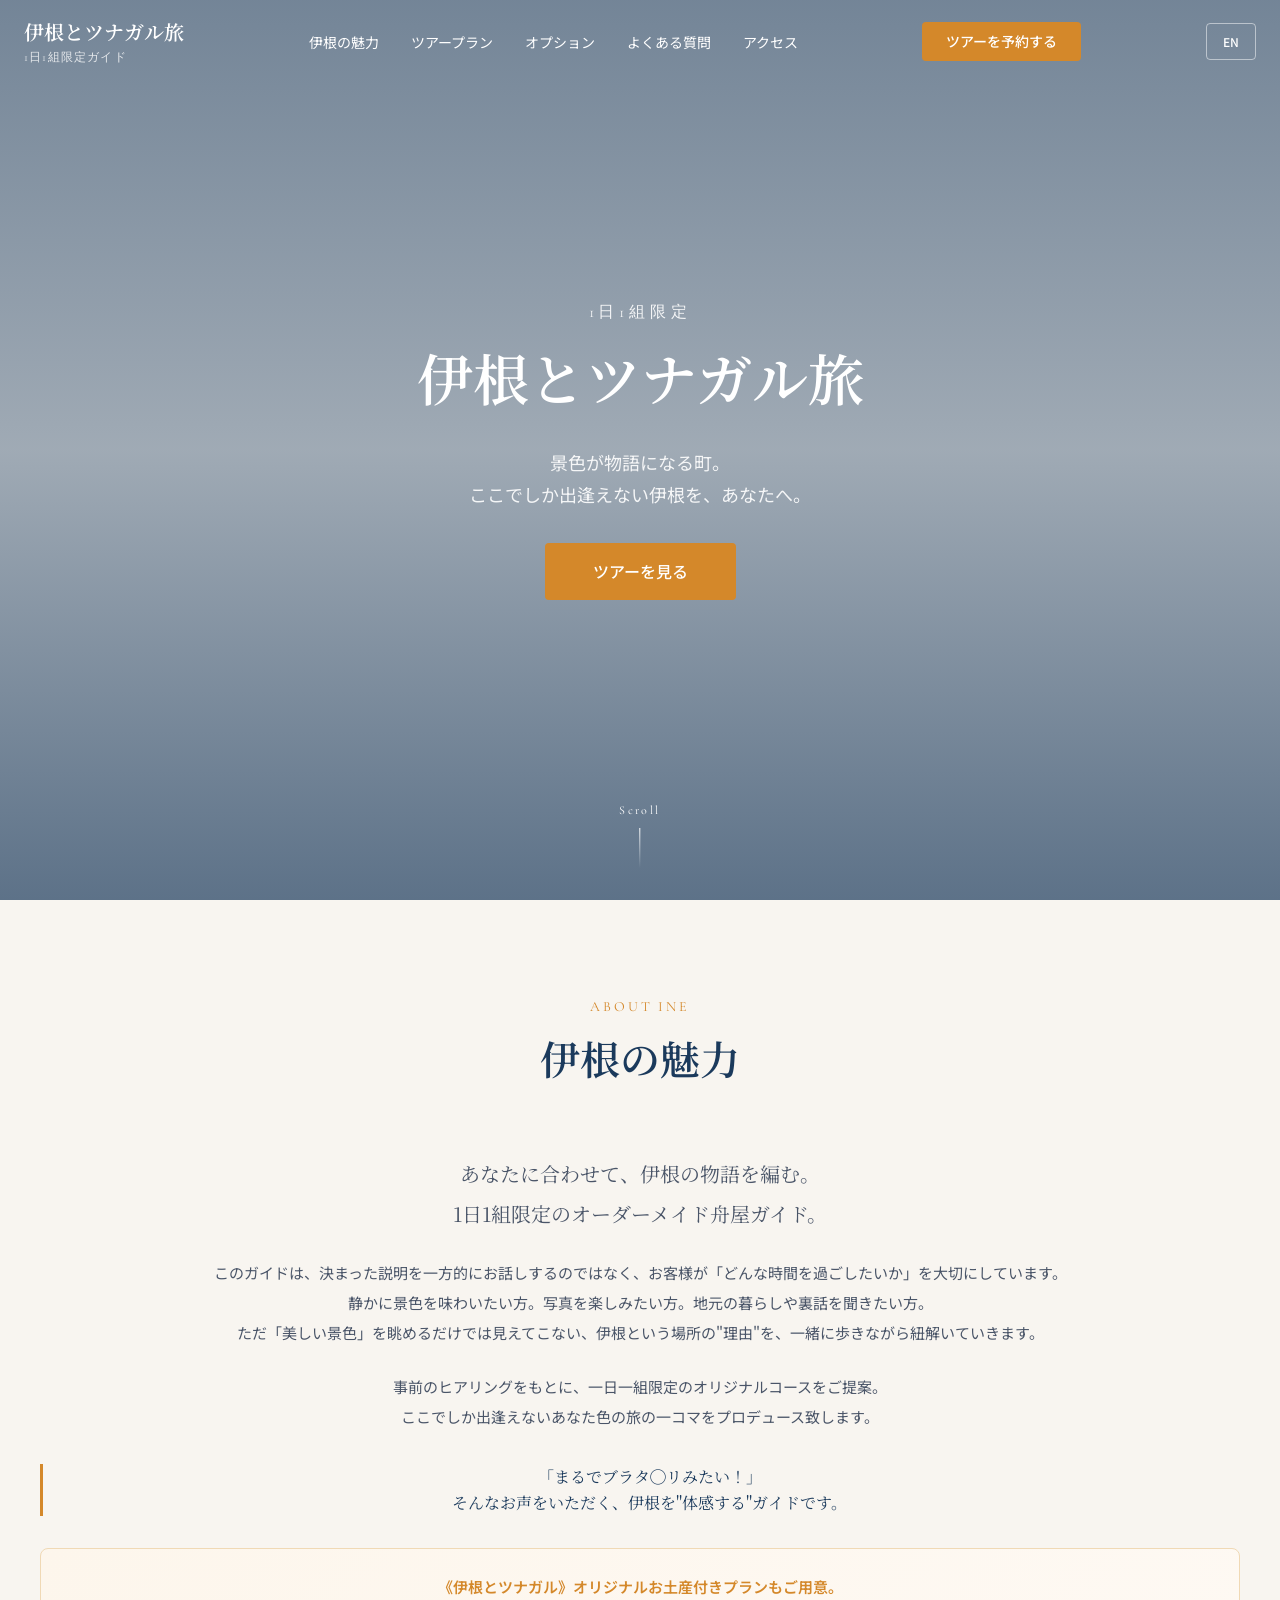
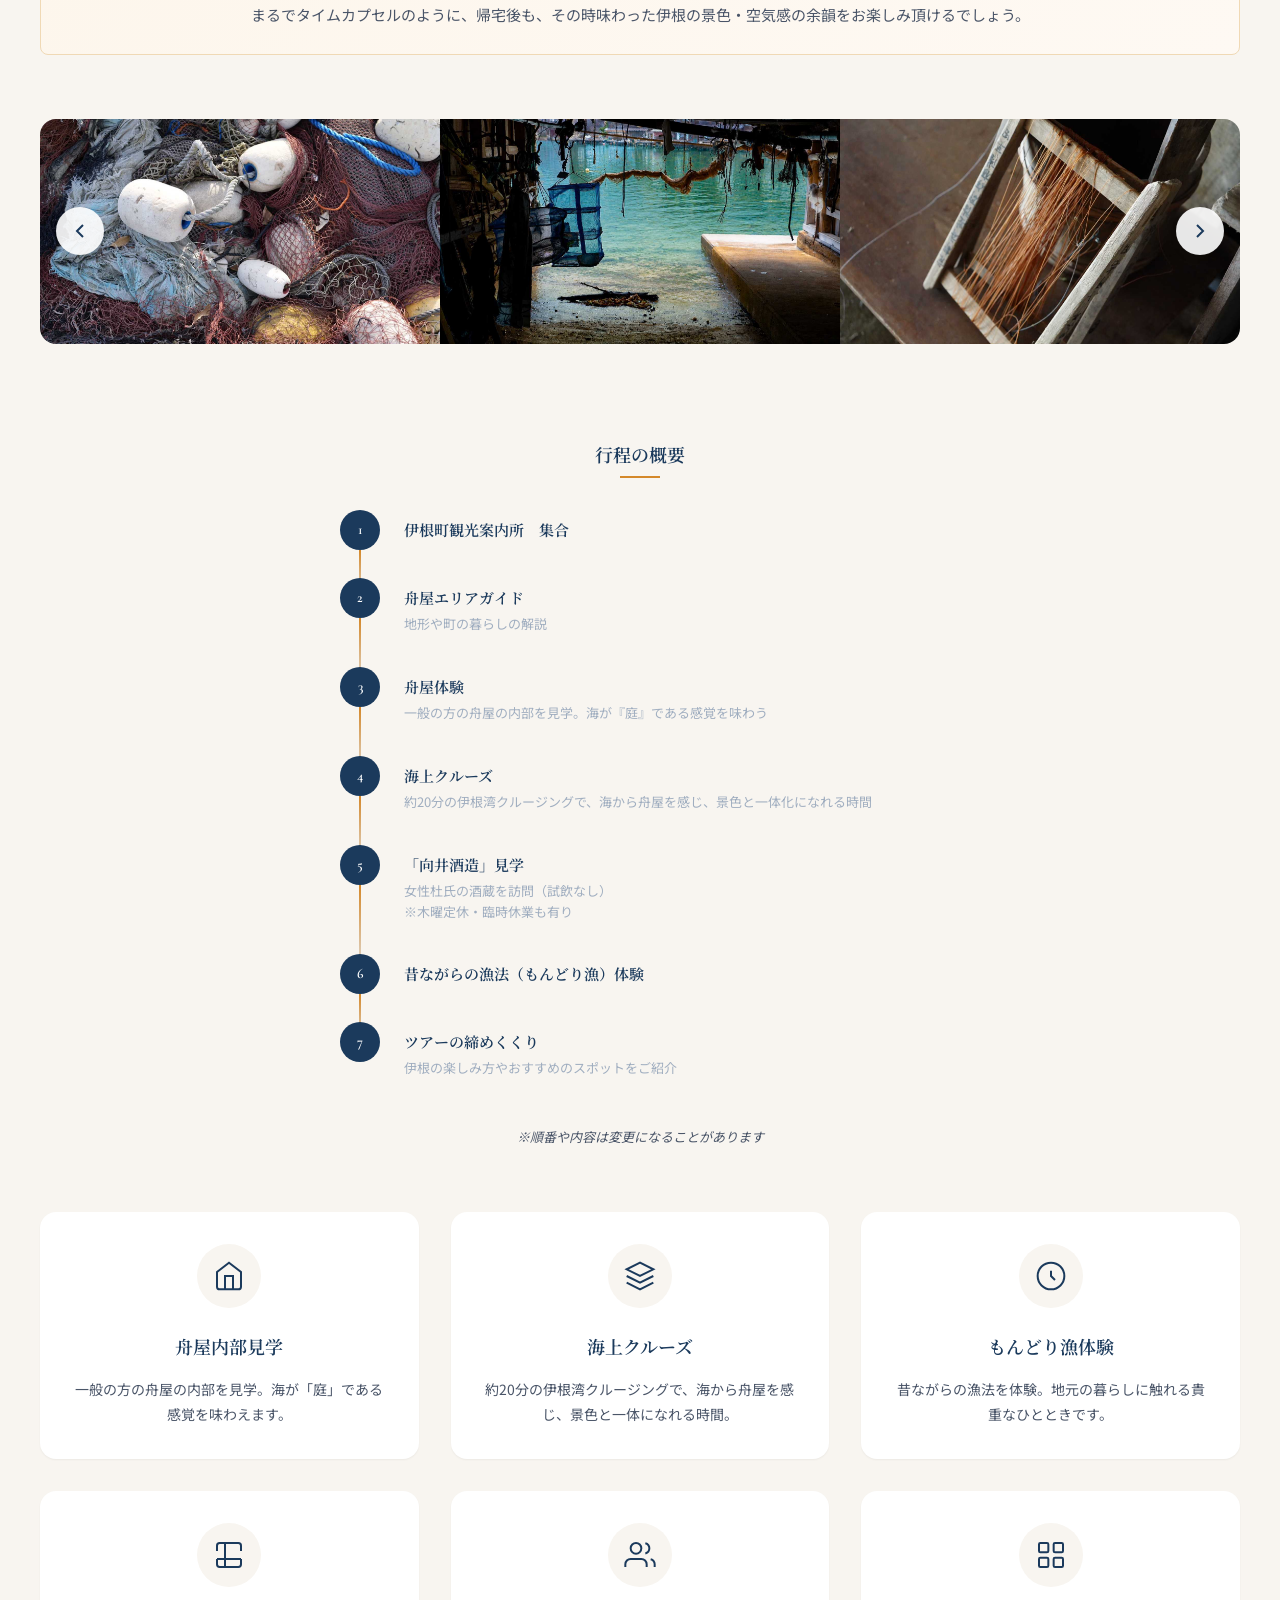
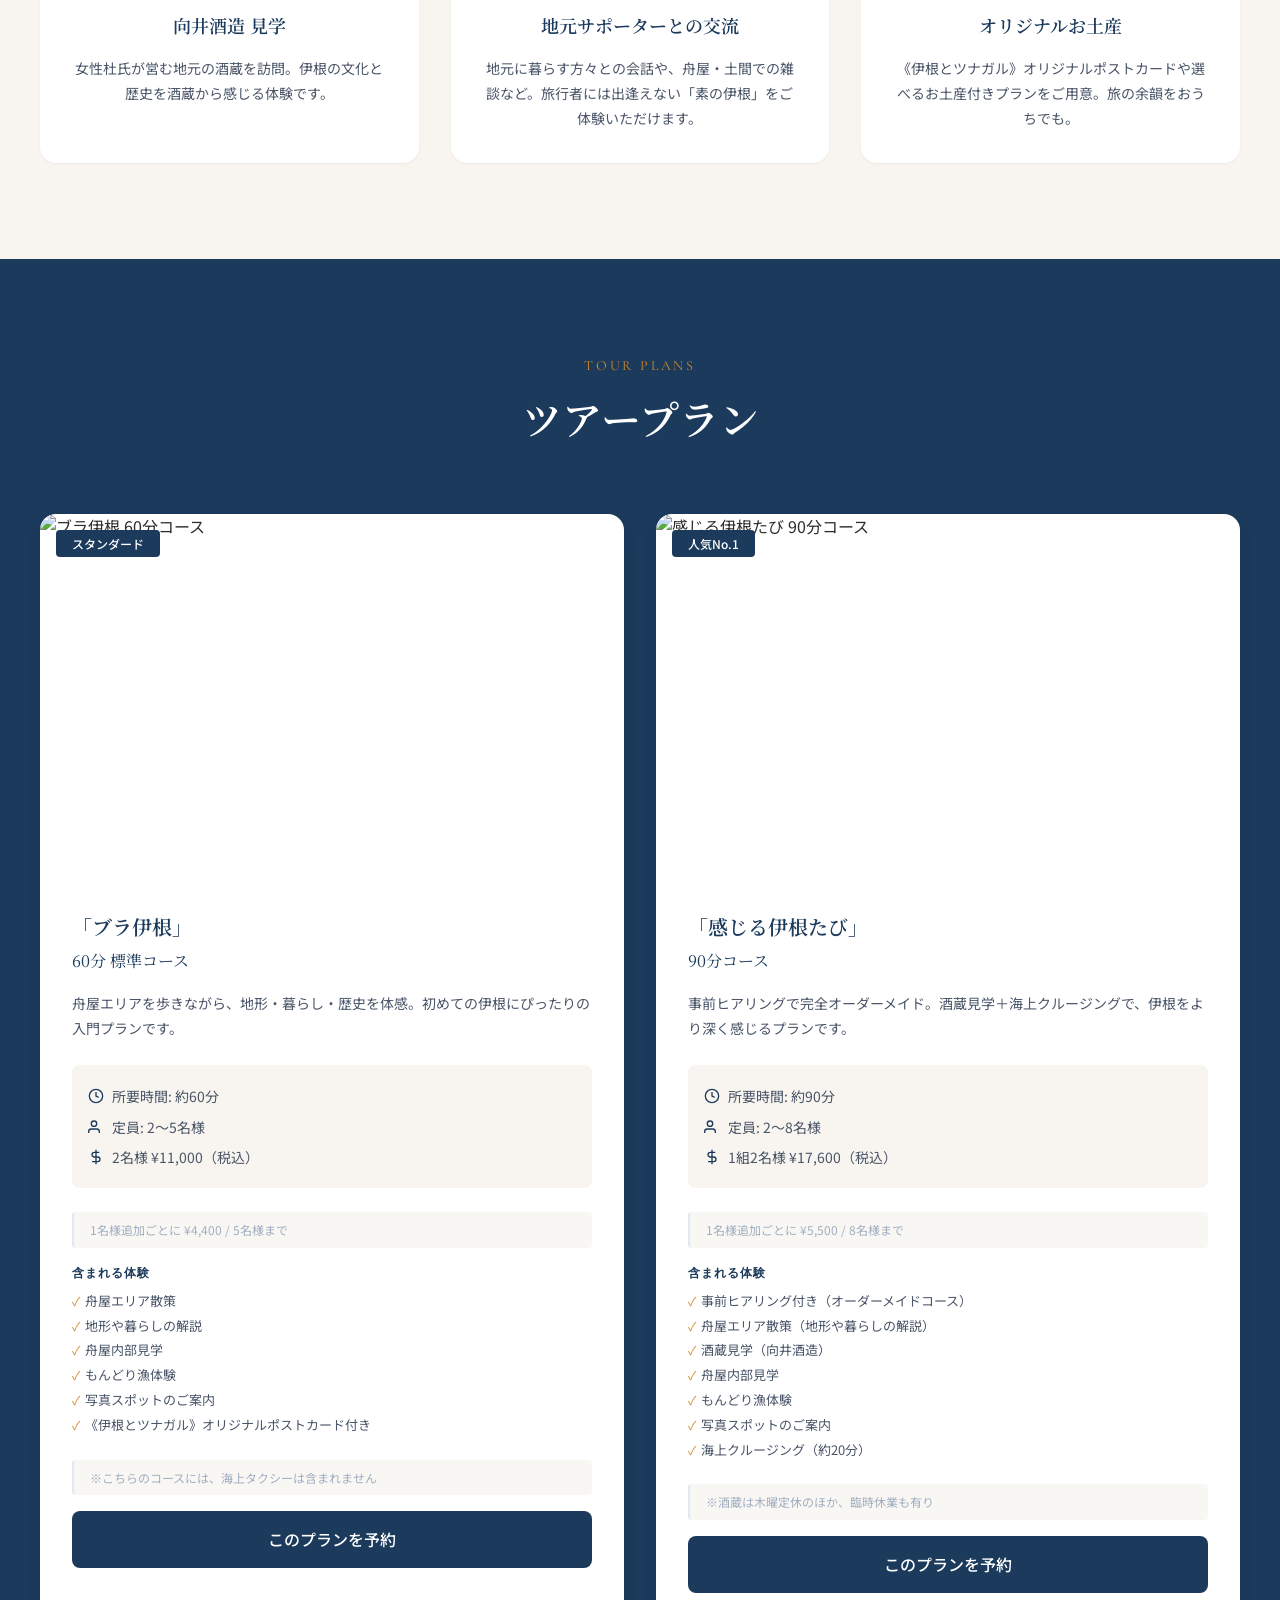
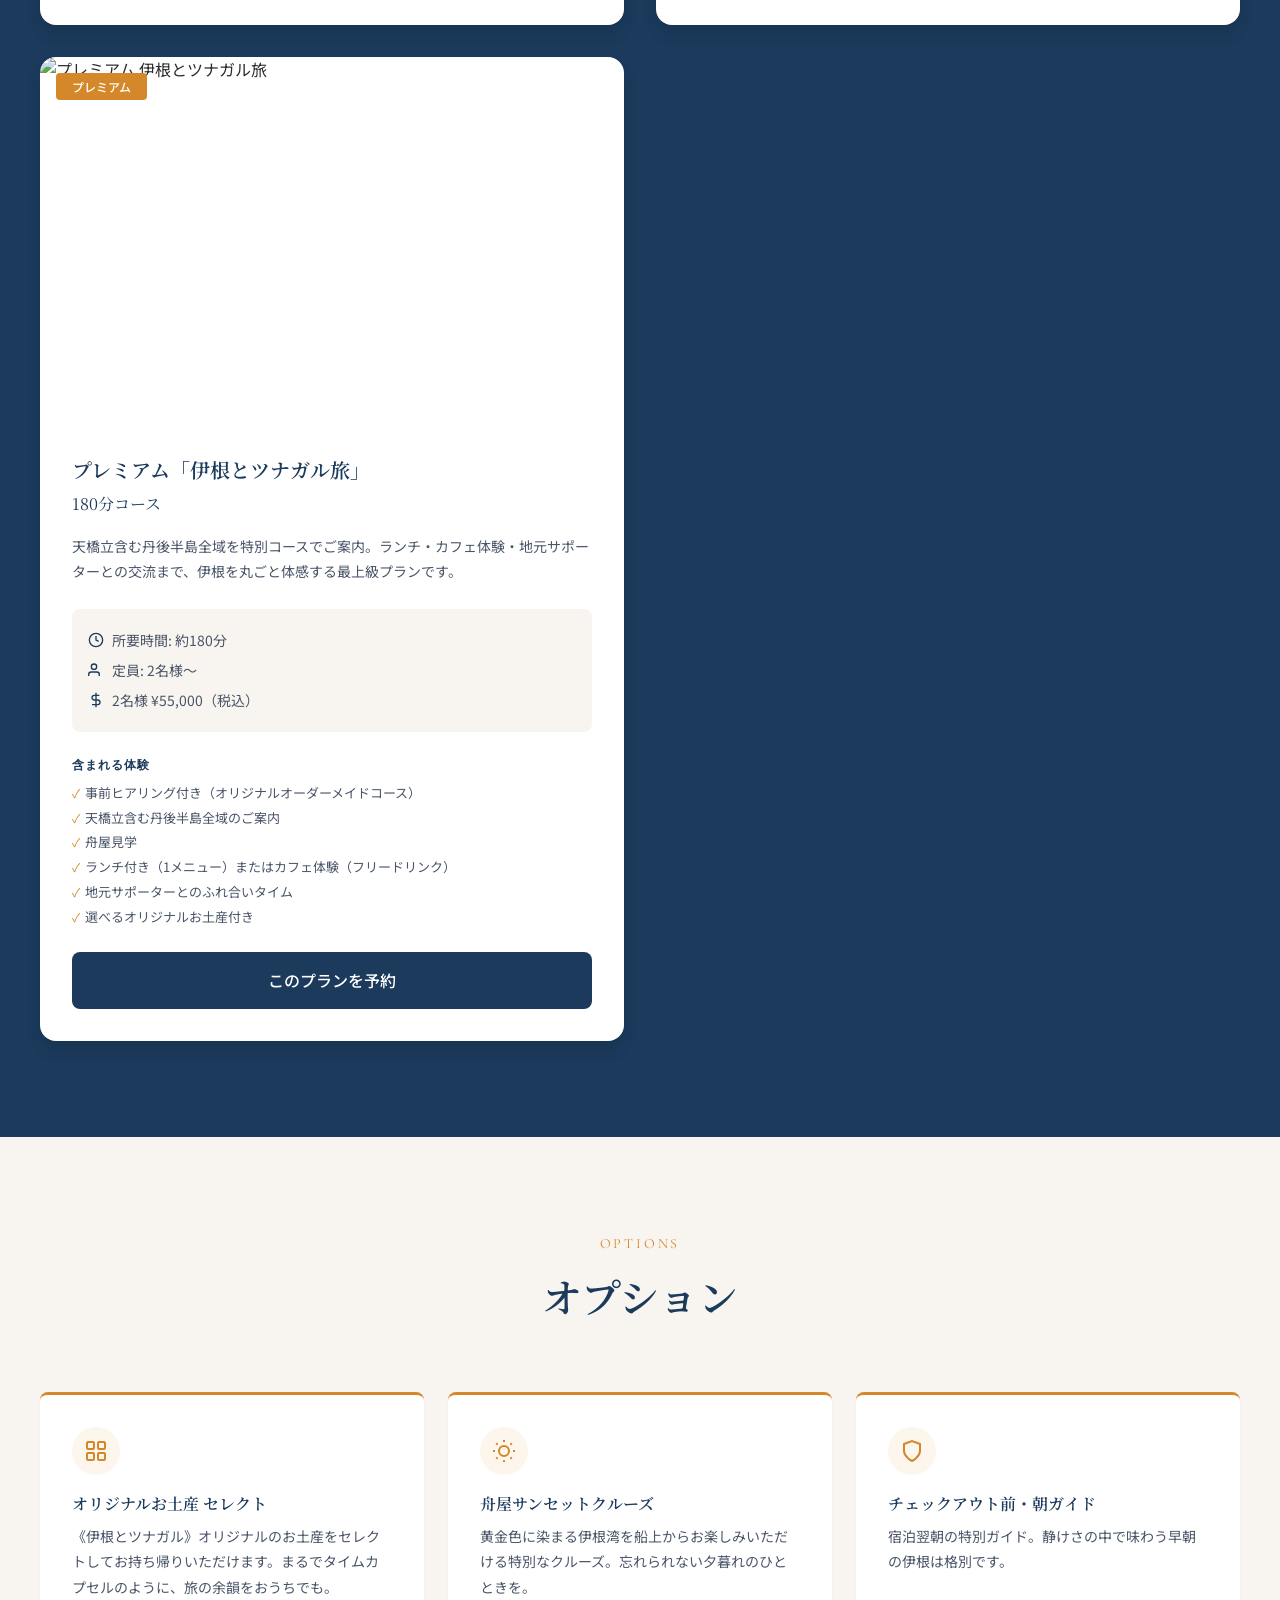
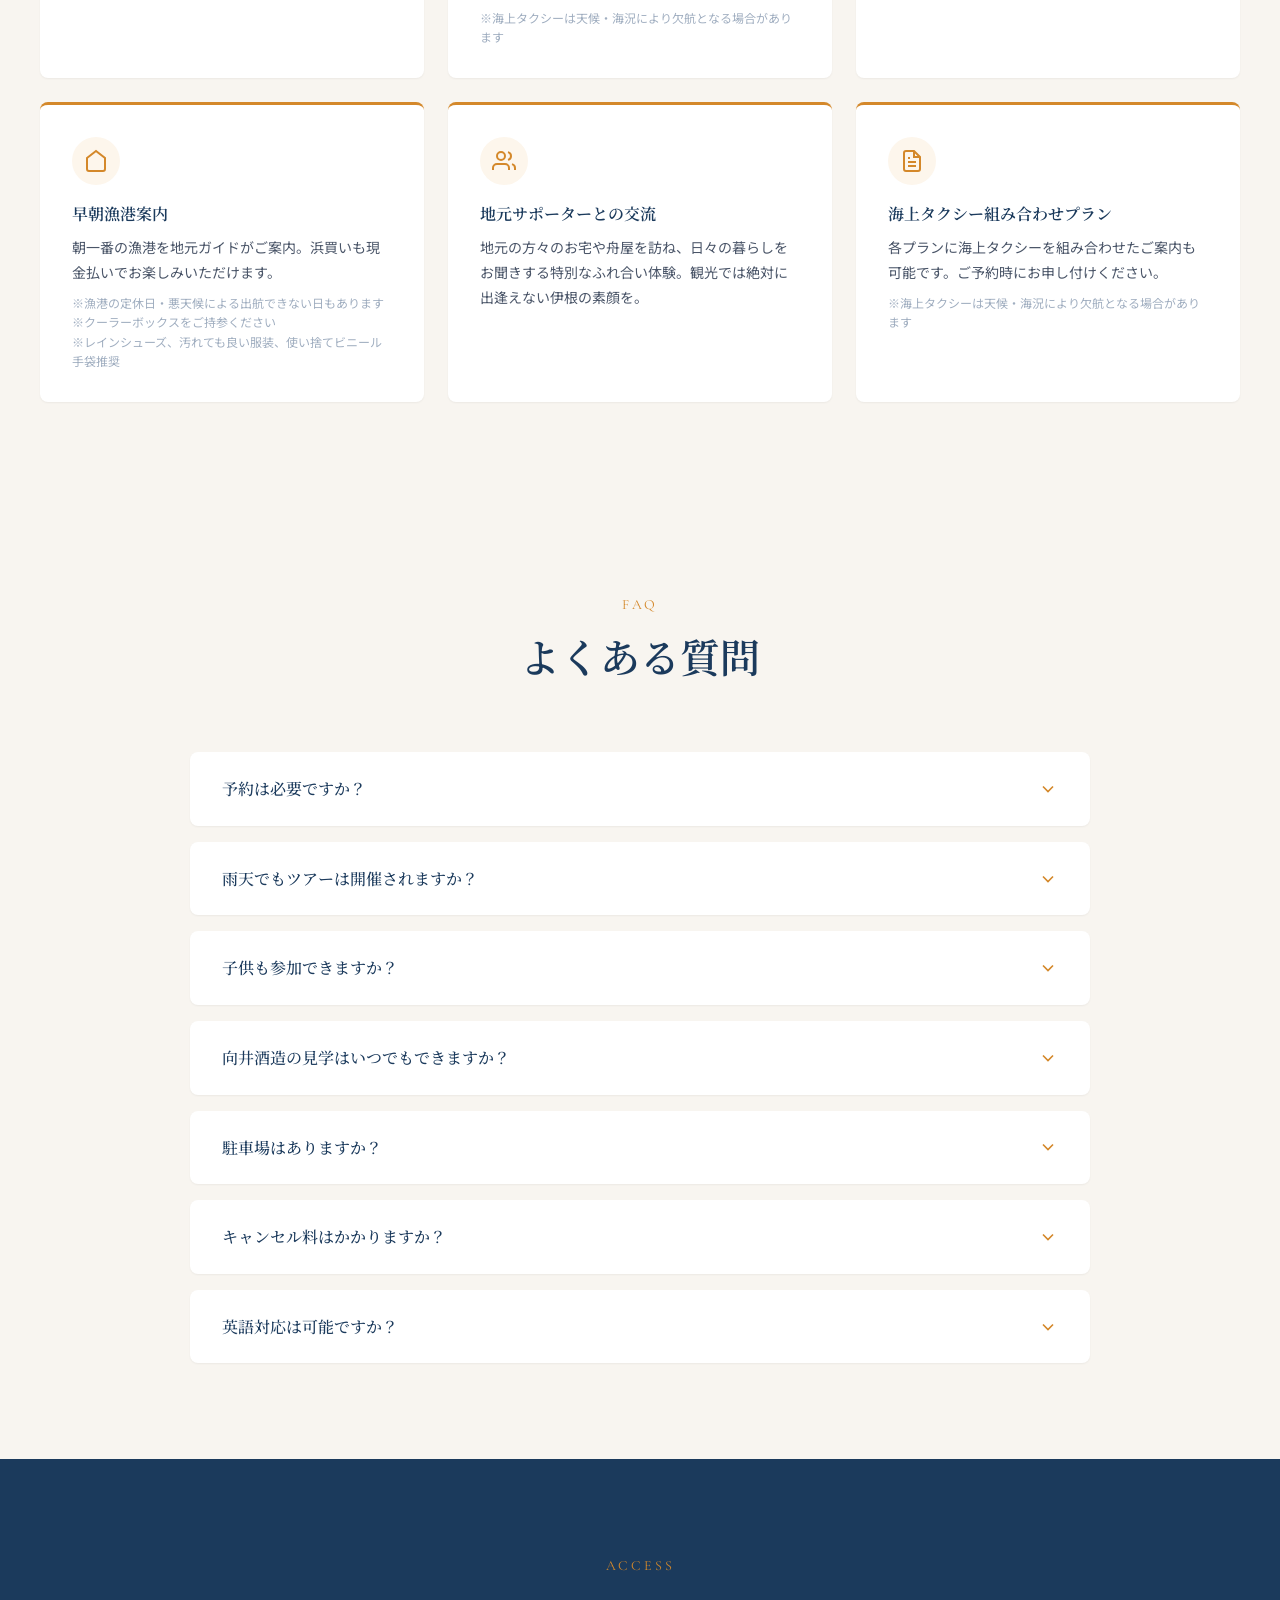
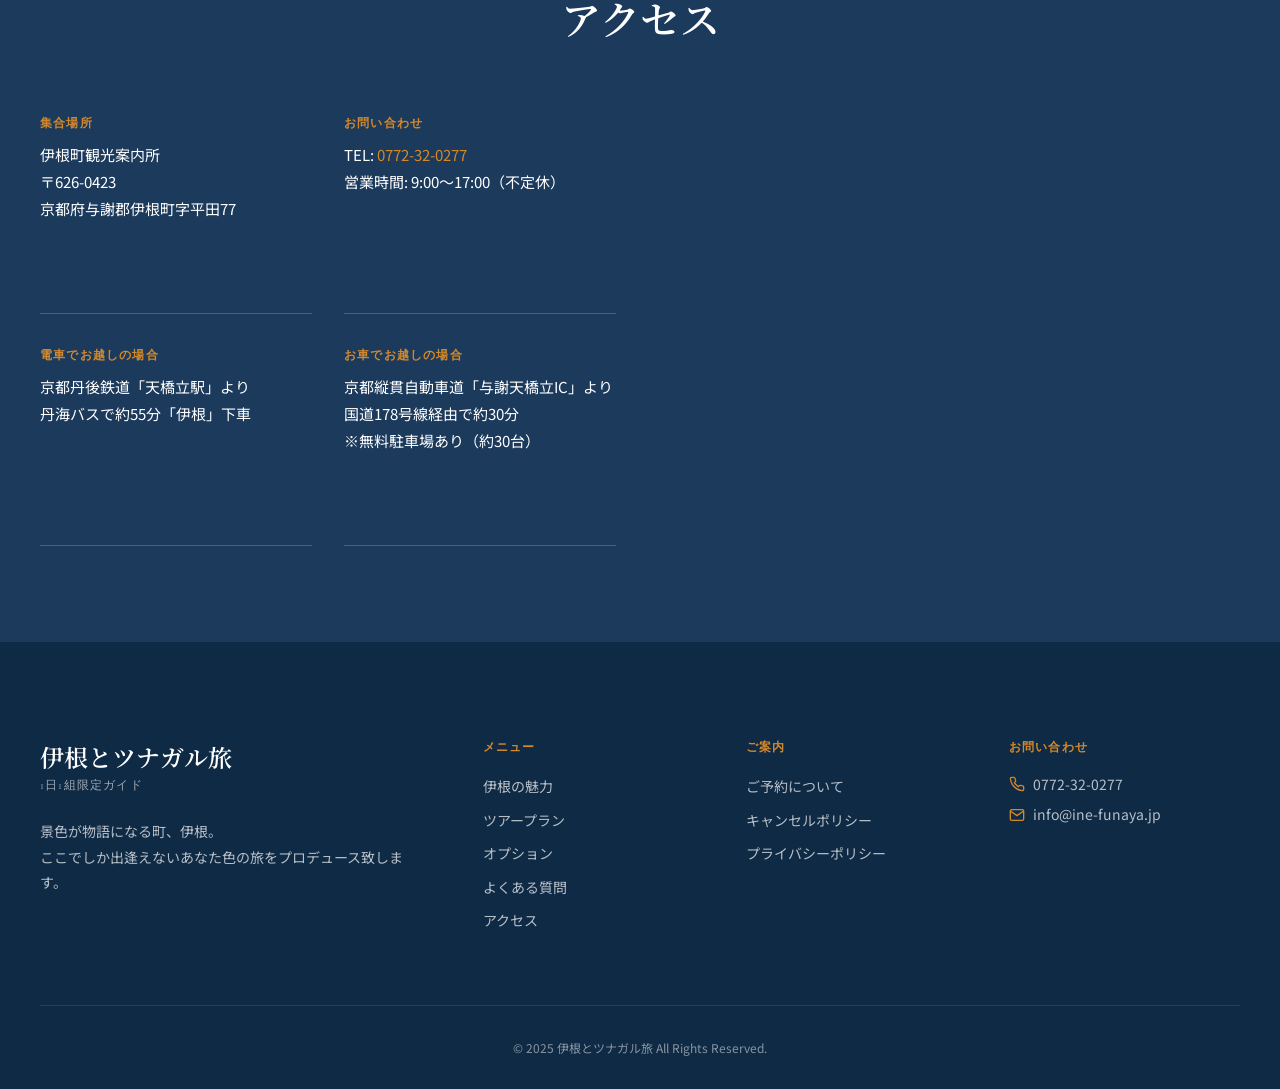
==== index.html @ 96daf7b9 "修正内容のメモ" ====
<!DOCTYPE html>
<html lang="ja">
<head>
  <meta charset="UTF-8">
  <meta name="viewport" content="width=device-width, initial-scale=1.0">
  <title>伊根とツナガル旅 | 伊根の舟屋オーダーメイドガイドツアー</title>
  <meta name="description" content="景色が物語になる町、伊根。1日1組限定のオーダーメイドガイドで、ここでしか出逢えないあなただけの伊根をプロデュース。舟屋見学、海上クルーズ、もんどり漁体験など。">
  <link rel="preconnect" href="https://fonts.googleapis.com">
  <link rel="preconnect" href="https://fonts.gstatic.com" crossorigin>
  <link href="https://fonts.googleapis.com/css2?family=Cormorant+Garamond:wght@400;500;600&family=Noto+Sans+JP:wght@400;500;700&family=Noto+Serif+JP:wght@400;500;600;700&display=swap" rel="stylesheet">
  <link rel="stylesheet" href="styles.css">

  <!-- GTM（アナリティクス、クラリティ）コード設置予定 -->
 
  <style>
    /* ===== 追加スタイル ===== */

    /* about__text */
    .about__text {
      font-size: 0.9375rem;
      line-height: 2;
      color: var(--color-gray-600);
      margin-top: var(--space-lg);
    }
    .about__text--highlight {
      font-family: var(--font-serif);
      font-size: 1rem;
      color: var(--color-navy);
      border-left: 3px solid var(--color-amber);
      padding-left: var(--space-md);
      margin-top: var(--space-xl);
    }
    .about__text--gift {
      margin-top: var(--space-xl);
      background: linear-gradient(135deg, #fdf6ec 0%, #fef9f3 100%);
      border: 1px solid #f0d9b5;
      border-radius: var(--radius-md);
      padding: var(--space-lg) var(--space-xl);
      font-size: 0.9375rem;
      line-height: 1.9;
      color: var(--color-gray-600);
    }
    .about__text--gift strong {
      color: var(--color-amber);
      font-weight: 600;
    }

    /* 行程タイムライン */
    .itinerary {
      margin-top: var(--space-3xl);
      margin-bottom: var(--space-3xl);
    }
    .itinerary__title {
      font-family: var(--font-serif);
      font-size: 1.125rem;
      font-weight: 600;
      color: var(--color-navy);
      text-align: center;
      margin-bottom: var(--space-xl);
      position: relative;
    }
    .itinerary__title::after {
      content: '';
      display: block;
      width: 40px;
      height: 2px;
      background: var(--color-amber);
      margin: var(--space-sm) auto 0;
    }
    .itinerary__list {
      display: flex;
      flex-direction: column;
      gap: 0;
      max-width: 600px;
      margin: 0 auto;
    }
    .itinerary__item {
      display: flex;
      gap: var(--space-lg);
      align-items: flex-start;
      position: relative;
    }
    .itinerary__item:not(:last-child)::after {
      content: '';
      position: absolute;
      left: 19px;
      top: 40px;
      width: 2px;
      height: calc(100% - 8px);
      background: linear-gradient(to bottom, var(--color-amber), var(--color-gray-200));
    }
    .itinerary__num {
      flex-shrink: 0;
      width: 40px;
      height: 40px;
      background: var(--color-navy);
      color: #fff;
      border-radius: 50%;
      display: flex;
      align-items: center;
      justify-content: center;
      font-family: var(--font-display);
      font-size: 0.875rem;
      font-weight: 600;
      position: relative;
      z-index: 1;
    }
    .itinerary__body {
      padding: var(--space-sm) 0 var(--space-xl);
    }
    .itinerary__step {
      font-family: var(--font-serif);
      font-size: 0.9375rem;
      font-weight: 600;
      color: var(--color-navy);
      margin-bottom: 4px;
    }
    .itinerary__note {
      font-size: 0.8125rem;
      color: var(--color-gray-400);
      line-height: 1.6;
    }
    .itinerary__caution {
      font-size: 0.8125rem;
      color: var(--color-gray-600);
      text-align: center;
      margin-top: var(--space-md);
      font-style: italic;
    }

    /* プランカード拡張 */
    .plan-card__includes {
      margin-bottom: var(--space-lg);
    }
    .plan-card__includes-title {
      font-size: 0.75rem;
      font-weight: 600;
      color: var(--color-navy);
      letter-spacing: 0.08em;
      text-transform: uppercase;
      margin-bottom: var(--space-sm);
      font-family: var(--font-display);
    }
    .plan-card__includes ul {
      list-style: none;
      display: flex;
      flex-direction: column;
      gap: 4px;
    }
    .plan-card__includes li {
      font-size: 0.8125rem;
      color: var(--color-gray-600);
      padding-left: 1em;
      position: relative;
      line-height: 1.6;
    }
    .plan-card__includes li::before {
      content: '✓';
      position: absolute;
      left: 0;
      color: var(--color-amber);
      font-size: 0.75rem;
    }
    .plan-card__note {
      font-size: 0.75rem;
      color: var(--color-gray-400);
      margin-bottom: var(--space-md);
      line-height: 1.6;
      padding: var(--space-sm) var(--space-md);
      background: #f9f7f4;
      border-radius: var(--radius-sm);
      border-left: 2px solid var(--color-gray-200);
    }

    /* オプションセクション */
    .options {
      padding: var(--space-4xl) var(--space-lg);
      background-color: var(--color-cream);
    }
    .options__container {
      max-width: 1200px;
      margin: 0 auto;
    }
    .options__grid {
      display: grid;
      grid-template-columns: 1fr;
      gap: var(--space-lg);
      margin-top: var(--space-2xl);
    }
    @media (min-width: 640px) {
      .options__grid { grid-template-columns: repeat(2, 1fr); }
    }
    @media (min-width: 1024px) {
      .options__grid { grid-template-columns: repeat(3, 1fr); }
    }
    .option-card {
      background: #fff;
      border-radius: var(--radius-md);
      padding: var(--space-xl);
      box-shadow: var(--shadow-sm);
      border-top: 3px solid var(--color-amber);
      transition: box-shadow var(--transition-base), transform var(--transition-base);
    }
    .option-card:hover {
      box-shadow: var(--shadow-lg);
      transform: translateY(-3px);
    }
    .option-card__icon {
      width: 48px;
      height: 48px;
      background: #fdf6ec;
      border-radius: 50%;
      display: flex;
      align-items: center;
      justify-content: center;
      color: var(--color-amber);
      margin-bottom: var(--space-md);
    }
    .option-card__title {
      font-family: var(--font-serif);
      font-size: 1rem;
      font-weight: 600;
      color: var(--color-navy);
      margin-bottom: var(--space-sm);
    }
    .option-card__text {
      font-size: 0.875rem;
      color: var(--color-gray-600);
      line-height: 1.8;
    }
    .option-card__caution {
      font-size: 0.75rem;
      color: var(--color-gray-400);
      margin-top: var(--space-sm);
      line-height: 1.6;
    }
  </style>

   <!-- =====================================================
       構造化データ（Schema.org JSON-LD）
       1. WebSite        : サイト全体・サイト名
       2. LocalBusiness  : 事業者情報・NAP・営業時間・プライスレンジ
       3. TouristTrip    : ツアープラン3種（ブラ伊根 / 感じる伊根たび / プレミアム）
       4. FAQPage        : よくある質問7件
       5. BreadcrumbList : パンくずリスト
       ===================================================== -->

  <!-- 1. WebSite -->
  <script type="application/ld+json">
  {
    "@context": "https://schema.org",
    "@type": "WebSite",
    "@id": "https://ine-psi.vercel.app/#website",
    "url": "https://ine-psi.vercel.app/",
    "name": "伊根とツナガル旅",
    "description": "景色が物語になる町、伊根。1日1組限定のオーダーメイドガイドで、ここでしか出逢えないあなただけの伊根をプロデュース。",
    "inLanguage": ["ja", "en"],
    "publisher": {
      "@id": "https://ine-psi.vercel.app/#business"
    },
    "potentialAction": {
      "@type": "SearchAction",
      "target": {
        "@type": "EntryPoint",
        "urlTemplate": "https://ine-psi.vercel.app/?s={search_term_string}"
      },
      "query-input": "required name=search_term_string"
    }
  }
  </script>

  <!-- 2. LocalBusiness (TouristInformationCenter) -->
  <script type="application/ld+json">
  {
    "@context": "https://schema.org",
    "@type": ["LocalBusiness", "TouristInformationCenter"],
    "@id": "https://ine-psi.vercel.app/#business",
    "name": "伊根とツナガル旅",
    "alternateName": "Ine Tsunagaru Journey",
    "description": "1日1組限定のオーダーメイド舟屋ガイド。事前ヒアリングをもとに、あなただけのオリジナルコースをご提案します。舟屋内部見学・海上クルーズ・もんどり漁体験・向井酒造見学など。",
    "url": "https://ine-psi.vercel.app/",
    "logo": "https://ine-psi.vercel.app/img/logo.png",
    "image": "https://ine-psi.vercel.app/img/ine_gallery01.jpg",
    "telephone": "+81-772-32-0277",
    "email": "info@ine-funaya.jp",
    "address": {
      "@type": "PostalAddress",
      "streetAddress": "伊根町字平田77",
      "addressLocality": "与謝郡伊根町",
      "addressRegion": "京都府",
      "postalCode": "626-0423",
      "addressCountry": "JP"
    },
    "geo": {
      "@type": "GeoCoordinates",
      "latitude": 35.6833,
      "longitude": 135.2667
    },
    "openingHoursSpecification": [
      {
        "@type": "OpeningHoursSpecification",
        "dayOfWeek": [
          "Monday", "Tuesday", "Wednesday", "Thursday",
          "Friday", "Saturday", "Sunday"
        ],
        "opens": "09:00",
        "closes": "17:00"
      }
    ],
    "priceRange": "¥¥¥",
    "currenciesAccepted": "JPY",
    "paymentAccepted": "現金, クレジットカード",
    "areaServed": {
      "@type": "Place",
      "name": "京都府与謝郡伊根町"
    },
    "hasMap": "https://maps.google.com/?q=35.6833,135.2667",
    "sameAs": [
      "https://ine-psi.vercel.app/en/"
    ],
    "knowsLanguage": ["ja", "en"],
    "availableLanguage": [
      { "@type": "Language", "name": "Japanese" },
      { "@type": "Language", "name": "English" }
    ],
    "hasOfferCatalog": {
      "@type": "OfferCatalog",
      "name": "ツアープラン一覧",
      "itemListElement": [
        {
          "@type": "OfferCatalog",
          "name": "「ブラ伊根」60分 標準コース",
          "description": "舟屋エリア散策・地形や暮らしの解説・舟屋内部見学・もんどり漁体験・写真スポット案内・オリジナルポストカード付き"
        },
        {
          "@type": "OfferCatalog",
          "name": "「感じる伊根たび」90分コース",
          "description": "事前ヒアリング付きオーダーメイド・酒蔵見学・舟屋内部見学・もんどり漁体験・海上クルージング（約20分）"
        },
        {
          "@type": "OfferCatalog",
          "name": "プレミアム「伊根とツナガル旅」180分コース",
          "description": "丹後半島全域ご案内・舟屋見学・ランチまたはカフェ体験・地元サポーターとの交流・選べるオリジナルお土産"
        }
      ]
    }
  }
  </script>

  <!-- 3. TouristTrip × 3プラン -->
  <script type="application/ld+json">
  {
    "@context": "https://schema.org",
    "@graph": [
      {
        "@type": "TouristTrip",
        "@id": "https://ine-psi.vercel.app/#plan-a",
        "name": "「ブラ伊根」60分 標準コース",
        "description": "舟屋エリアを歩きながら、地形・暮らし・歴史を体感。初めての伊根にぴったりの入門プランです。舟屋内部見学・もんどり漁体験・写真スポット案内・オリジナルポストカード付き。海上タクシーは含まれません。",
        "url": "https://ine-psi.vercel.app/#plans",
        "image": "https://images.unsplash.com/photo-1551632811-561732d1e306?w=600&q=80",
        "touristType": [
          { "@type": "Audience", "audienceType": "旅行者" },
          { "@type": "Audience", "audienceType": "伊根初訪問者" }
        ],
        "provider": { "@id": "https://ine-psi.vercel.app/#business" },
        "itinerary": {
          "@type": "ItemList",
          "itemListElement": [
            { "@type": "ListItem", "position": 1, "name": "伊根町観光案内所 集合" },
            { "@type": "ListItem", "position": 2, "name": "舟屋エリア散策・地形や暮らしの解説" },
            { "@type": "ListItem", "position": 3, "name": "舟屋内部見学" },
            { "@type": "ListItem", "position": 4, "name": "もんどり漁体験" },
            { "@type": "ListItem", "position": 5, "name": "写真スポットのご案内" }
          ]
        },
        "offers": {
          "@type": "Offer",
          "name": "2名様料金",
          "price": "11000",
          "priceCurrency": "JPY",
          "priceSpecification": {
            "@type": "UnitPriceSpecification",
            "price": "11000",
            "priceCurrency": "JPY",
            "description": "2名様・税込。1名様追加ごとに¥4,400。5名様まで。"
          },
          "availability": "https://schema.org/InStock",
          "validFrom": "2025-01-01",
          "url": "https://ine-psi.vercel.app/#plans",
          "seller": { "@id": "https://ine-psi.vercel.app/#business" }
        },
        "duration": "PT60M",
        "maximumAttendeeCapacity": 5,
        "inLanguage": ["ja", "en"],
        "subjectOf": {
          "@type": "Event",
          "name": "「ブラ伊根」ガイドツアー",
          "eventStatus": "https://schema.org/EventScheduled",
          "eventAttendanceMode": "https://schema.org/OfflineEventAttendanceMode",
          "location": {
            "@type": "Place",
            "name": "伊根町観光案内所",
            "address": {
              "@type": "PostalAddress",
              "streetAddress": "伊根町字平田77",
              "addressLocality": "与謝郡伊根町",
              "addressRegion": "京都府",
              "postalCode": "626-0423",
              "addressCountry": "JP"
            }
          }
        }
      },
      {
        "@type": "TouristTrip",
        "@id": "https://ine-psi.vercel.app/#plan-b",
        "name": "「感じる伊根たび」90分コース",
        "description": "事前ヒアリングで完全オーダーメイド。酒蔵見学（向井酒造）＋海上クルージング（約20分）で、伊根をより深く感じるプランです。最大8名様。※酒蔵は木曜定休・臨時休業あり。",
        "url": "https://ine-psi.vercel.app/#plans",
        "image": "https://images.unsplash.com/photo-1530521954074-e64f6810b32d?w=600&q=80",
        "touristType": [
          { "@type": "Audience", "audienceType": "リピーター" },
          { "@type": "Audience", "audienceType": "伊根をより深く知りたい旅行者" }
        ],
        "provider": { "@id": "https://ine-psi.vercel.app/#business" },
        "itinerary": {
          "@type": "ItemList",
          "itemListElement": [
            { "@type": "ListItem", "position": 1, "name": "伊根町観光案内所 集合・事前ヒアリング" },
            { "@type": "ListItem", "position": 2, "name": "舟屋エリア散策・地形や暮らしの解説" },
            { "@type": "ListItem", "position": 3, "name": "向井酒造 見学（女性杜氏の酒蔵）" },
            { "@type": "ListItem", "position": 4, "name": "舟屋内部見学" },
            { "@type": "ListItem", "position": 5, "name": "もんどり漁体験" },
            { "@type": "ListItem", "position": 6, "name": "海上クルージング（約20分）" },
            { "@type": "ListItem", "position": 7, "name": "写真スポットのご案内" }
          ]
        },
        "offers": {
          "@type": "Offer",
          "name": "1組2名様料金",
          "price": "17600",
          "priceCurrency": "JPY",
          "priceSpecification": {
            "@type": "UnitPriceSpecification",
            "price": "17600",
            "priceCurrency": "JPY",
            "description": "1組2名様・税込。1名様追加ごとに¥5,500。8名様まで。"
          },
          "availability": "https://schema.org/InStock",
          "validFrom": "2025-01-01",
          "url": "https://ine-psi.vercel.app/#plans",
          "seller": { "@id": "https://ine-psi.vercel.app/#business" }
        },
        "duration": "PT90M",
        "maximumAttendeeCapacity": 8,
        "inLanguage": ["ja", "en"],
        "subjectOf": {
          "@type": "Event",
          "name": "「感じる伊根たび」ガイドツアー",
          "eventStatus": "https://schema.org/EventScheduled",
          "eventAttendanceMode": "https://schema.org/OfflineEventAttendanceMode",
          "location": {
            "@type": "Place",
            "name": "伊根町観光案内所",
            "address": {
              "@type": "PostalAddress",
              "streetAddress": "伊根町字平田77",
              "addressLocality": "与謝郡伊根町",
              "addressRegion": "京都府",
              "postalCode": "626-0423",
              "addressCountry": "JP"
            }
          }
        }
      },
      {
        "@type": "TouristTrip",
        "@id": "https://ine-psi.vercel.app/#plan-c",
        "name": "プレミアム「伊根とツナガル旅」180分コース",
        "description": "天橋立含む丹後半島全域を特別コースでご案内。ランチ・カフェ体験・地元サポーターとの交流まで、伊根を丸ごと体感する最上級プランです。選べるオリジナルお土産付き。",
        "url": "https://ine-psi.vercel.app/#plans",
        "image": "https://images.unsplash.com/photo-1506905925346-21bda4d32df4?w=600&q=80",
        "touristType": [
          { "@type": "Audience", "audienceType": "プレミアム体験希望者" },
          { "@type": "Audience", "audienceType": "丹後半島を深く知りたい旅行者" }
        ],
        "provider": { "@id": "https://ine-psi.vercel.app/#business" },
        "itinerary": {
          "@type": "ItemList",
          "itemListElement": [
            { "@type": "ListItem", "position": 1, "name": "事前ヒアリング・オーダーメイドコース設計" },
            { "@type": "ListItem", "position": 2, "name": "天橋立含む丹後半島全域のご案内" },
            { "@type": "ListItem", "position": 3, "name": "舟屋見学" },
            { "@type": "ListItem", "position": 4, "name": "ランチ（1メニュー）またはカフェ体験（フリードリンク）" },
            { "@type": "ListItem", "position": 5, "name": "地元サポーターとのふれ合いタイム" },
            { "@type": "ListItem", "position": 6, "name": "選べるオリジナルお土産" }
          ]
        },
        "offers": {
          "@type": "Offer",
          "name": "2名様料金",
          "price": "55000",
          "priceCurrency": "JPY",
          "priceSpecification": {
            "@type": "UnitPriceSpecification",
            "price": "55000",
            "priceCurrency": "JPY",
            "description": "2名様・税込。"
          },
          "availability": "https://schema.org/InStock",
          "validFrom": "2025-01-01",
          "url": "https://ine-psi.vercel.app/#plans",
          "seller": { "@id": "https://ine-psi.vercel.app/#business" }
        },
        "duration": "PT180M",
        "inLanguage": ["ja", "en"],
        "subjectOf": {
          "@type": "Event",
          "name": "プレミアム「伊根とツナガル旅」ガイドツアー",
          "eventStatus": "https://schema.org/EventScheduled",
          "eventAttendanceMode": "https://schema.org/OfflineEventAttendanceMode",
          "location": {
            "@type": "Place",
            "name": "伊根町・丹後半島全域",
            "address": {
              "@type": "PostalAddress",
              "addressLocality": "与謝郡伊根町",
              "addressRegion": "京都府",
              "addressCountry": "JP"
            }
          }
        }
      }
    ]
  }
  </script>

  <!-- 4. FAQPage -->
  <script type="application/ld+json">
  {
    "@context": "https://schema.org",
    "@type": "FAQPage",
    "@id": "https://ine-psi.vercel.app/#faq",
    "mainEntity": [
      {
        "@type": "Question",
        "name": "予約は必要ですか？",
        "acceptedAnswer": {
          "@type": "Answer",
          "text": "はい、事前予約をお願いしております。特に週末や祝日、ゴールデンウィーク、お盆期間は混み合いますので、お早めのご予約をおすすめします。当日のご予約も空きがあれば承りますが、確実にご参加いただくためには前日までのご予約をお願いいたします。"
        }
      },
      {
        "@type": "Question",
        "name": "雨天でもツアーは開催されますか？",
        "acceptedAnswer": {
          "@type": "Answer",
          "text": "小雨程度であれば開催いたします。海上タクシープランは屋根付きの船もございますのでご安心ください。ただし、強風や荒天の場合は安全のため中止となることがあります。その際は前日または当日朝にご連絡いたします。"
        }
      },
      {
        "@type": "Question",
        "name": "子供も参加できますか？",
        "acceptedAnswer": {
          "@type": "Answer",
          "text": "もちろんです。お子様連れのご家族も大歓迎です。小学生以下のお子様は保護者同伴でご参加いただけます。海上タクシーにはライフジャケットを完備しておりますので、安心してお楽しみいただけます。3歳以下のお子様は無料です。"
        }
      },
      {
        "@type": "Question",
        "name": "向井酒造の見学はいつでもできますか？",
        "acceptedAnswer": {
          "@type": "Answer",
          "text": "向井酒造は木曜日が定休日のほか、臨時休業となる場合がございます。ご予約時に確認いたしますが、当日の状況によっては見学できないこともございます。あらかじめご了承ください。"
        }
      },
      {
        "@type": "Question",
        "name": "駐車場はありますか？",
        "acceptedAnswer": {
          "@type": "Answer",
          "text": "はい、無料駐車場をご用意しております（約30台収容）。集合場所のすぐ近くにございますので、お車でお越しの方も便利にご利用いただけます。満車の場合は近隣の有料駐車場をご案内いたします。"
        }
      },
      {
        "@type": "Question",
        "name": "キャンセル料はかかりますか？",
        "acceptedAnswer": {
          "@type": "Answer",
          "text": "前日までのキャンセルは無料です。当日キャンセルの場合は料金の50%、無断キャンセルの場合は100%のキャンセル料を頂戴しております。天候不良による中止の場合はキャンセル料はかかりません。"
        }
      },
      {
        "@type": "Question",
        "name": "英語対応は可能ですか？",
        "acceptedAnswer": {
          "@type": "Answer",
          "text": "はい、英語対応可能なガイドが在籍しております。ご予約時に「英語ガイド希望」とお伝えください。また、英語の説明資料もご用意しておりますので、外国人のお客様にもお楽しみいただけます。"
        }
      }
    ]
  }
  </script>

  <!-- 5. BreadcrumbList -->
  <script type="application/ld+json">
  {
    "@context": "https://schema.org",
    "@type": "BreadcrumbList",
    "itemListElement": [
      {
        "@type": "ListItem",
        "position": 1,
        "name": "ホーム",
        "item": "https://ine-psi.vercel.app/"
      },
      {
        "@type": "ListItem",
        "position": 2,
        "name": "伊根の魅力",
        "item": "https://ine-psi.vercel.app/#about"
      },
      {
        "@type": "ListItem",
        "position": 3,
        "name": "ツアープラン",
        "item": "https://ine-psi.vercel.app/#plans"
      },
      {
        "@type": "ListItem",
        "position": 4,
        "name": "オプション",
        "item": "https://ine-psi.vercel.app/#options"
      },
      {
        "@type": "ListItem",
        "position": 5,
        "name": "よくある質問",
        "item": "https://ine-psi.vercel.app/#faq"
      },
      {
        "@type": "ListItem",
        "position": 6,
        "name": "アクセス",
        "item": "https://ine-psi.vercel.app/#access"
      }
    ]
  }
  </script>
  
</head>
<body>

  <!-- ========================================
       HEADER
       ======================================== -->
  <header class="header" id="header">
    <div class="header__container">
      <a href="#" class="header__logo">
        <span class="header__logo-main">伊根とツナガル旅</span>
        <span class="header__logo-sub">1日1組限定ガイド</span>
      </a>
      <nav class="header__nav" id="nav">
        <ul class="header__nav-list">
          <li><a href="#about" class="header__nav-link">伊根の魅力</a></li>
          <li><a href="#plans" class="header__nav-link">ツアープラン</a></li>
          <li><a href="#options" class="header__nav-link">オプション</a></li>
          <li><a href="#faq" class="header__nav-link">よくある質問</a></li>
          <li><a href="#access" class="header__nav-link">アクセス</a></li>
        </ul>
      </nav>
      <a href="#plans" class="header__cta">ツアーを予約する</a>
      <a href="en/" class="header__lang" aria-label="English">EN</a>
      <button class="header__menu-btn" id="menuBtn" aria-label="メニューを開く">
        <span></span>
        <span></span>
        <span></span>
      </button>
    </div>
  </header>

  <!-- ========================================
       HERO SECTION
       ======================================== -->
  <section class="hero">
    <div class="hero__bg">
      <video src="img/hero.mp4" autoplay muted loop alt="伊根の舟屋の風景" class="hero__bg-image"></video>
      <div class="hero__overlay"></div>
    </div>
    <div class="hero__content">
      <p class="hero__subtitle">1日1組限定</p>
      <h1 class="hero__title">伊根とツナガル旅</h1>
      <p class="hero__description">
        景色が物語になる町。<br>
        ここでしか出逢えない伊根を、あなたへ。
      </p>
      <a href="#plans" class="hero__cta">ツアーを見る</a>
    </div>
    <div class="hero__scroll">
      <span>Scroll</span>
      <div class="hero__scroll-line"></div>
    </div>
  </section>

  <!-- ========================================
       ABOUT SECTION
       ======================================== -->
  <section class="about" id="about">
    <div class="about__container">
      <header class="section-header">
        <p class="section-header__en">About Ine</p>
        <h2 class="section-header__title">伊根の魅力</h2>
      </header>

      <div class="about__intro">
        <p class="about__lead">
          あなたに合わせて、伊根の物語を編む。<br>
          1日1組限定のオーダーメイド舟屋ガイド。
        </p>
        <p class="about__text">
          このガイドは、決まった説明を一方的にお話しするのではなく、お客様が「どんな時間を過ごしたいか」を大切にしています。<br>
          静かに景色を味わいたい方。写真を楽しみたい方。地元の暮らしや裏話を聞きたい方。<br>
          ただ「美しい景色」を眺めるだけでは見えてこない、伊根という場所の"理由"を、一緒に歩きながら紐解いていきます。
        </p>
        <p class="about__text">
          事前のヒアリングをもとに、一日一組限定のオリジナルコースをご提案。<br>
          ここでしか出逢えないあなた色の旅の一コマをプロデュース致します。
        </p>
        <p class="about__text--highlight">
          「まるでブラタ◯リみたい！」<br>
          そんなお声をいただく、伊根を"体感する"ガイドです。
        </p>
        <div class="about__text--gift">
          <strong>《伊根とツナガル》オリジナルお土産付きプランもご用意。</strong><br>
          まるでタイムカプセルのように、帰宅後も、その時味わった伊根の景色・空気感の余韻をお楽しみ頂けるでしょう。
        </div>
      </div>

      <!-- Gallery Carousel -->
      <div class="about__gallery">
        <div class="gallery" id="gallery">
          <div class="gallery__track" id="galleryTrack">
            <div class="gallery__slide">
              <img src="img/ine_gallery00.jpg" alt="舟屋の風景">
            </div>
            <div class="gallery__slide">
              <img src="img/ine_gallery01.jpg" alt="舟屋の風景">
            </div>
            <div class="gallery__slide">
              <img src="img/ine_gallery02.jpg" alt="舟屋の風景">
            </div>
            <div class="gallery__slide">
              <img src="img/ine_gallery03.jpg" alt="舟屋の風景">
            </div>
            <div class="gallery__slide">
              <img src="img/ine_gallery04.jpg" alt="舟屋の風景">
            </div>
          </div>
        </div>
        <div class="gallery__controls">
          <button class="gallery__btn gallery__btn--prev" id="galleryPrev" aria-label="前へ">
            <svg width="24" height="24" viewBox="0 0 24 24" fill="none" stroke="currentColor" stroke-width="2">
              <polyline points="15 18 9 12 15 6"></polyline>
            </svg>
          </button>
          <button class="gallery__btn gallery__btn--next" id="galleryNext" aria-label="次へ">
            <svg width="24" height="24" viewBox="0 0 24 24" fill="none" stroke="currentColor" stroke-width="2">
              <polyline points="9 18 15 12 9 6"></polyline>
            </svg>
          </button>
        </div>
      </div>

      <!-- 行程タイムライン -->
      <div class="itinerary">
        <h3 class="itinerary__title">行程の概要</h3>
        <ol class="itinerary__list">
          <li class="itinerary__item">
            <div class="itinerary__num">1</div>
            <div class="itinerary__body">
              <p class="itinerary__step">伊根町観光案内所　集合</p>
            </div>
          </li>
          <li class="itinerary__item">
            <div class="itinerary__num">2</div>
            <div class="itinerary__body">
              <p class="itinerary__step">舟屋エリアガイド</p>
              <p class="itinerary__note">地形や町の暮らしの解説</p>
            </div>
          </li>
          <li class="itinerary__item">
            <div class="itinerary__num">3</div>
            <div class="itinerary__body">
              <p class="itinerary__step">舟屋体験</p>
              <p class="itinerary__note">一般の方の舟屋の内部を見学。海が『庭』である感覚を味わう</p>
            </div>
          </li>
          <li class="itinerary__item">
            <div class="itinerary__num">4</div>
            <div class="itinerary__body">
              <p class="itinerary__step">海上クルーズ</p>
              <p class="itinerary__note">約20分の伊根湾クルージングで、海から舟屋を感じ、景色と一体化になれる時間</p>
            </div>
          </li>
          <li class="itinerary__item">
            <div class="itinerary__num">5</div>
            <div class="itinerary__body">
              <p class="itinerary__step">「向井酒造」見学</p>
              <p class="itinerary__note">女性杜氏の酒蔵を訪問（試飲なし）<br>※木曜定休・臨時休業も有り</p>
            </div>
          </li>
          <li class="itinerary__item">
            <div class="itinerary__num">6</div>
            <div class="itinerary__body">
              <p class="itinerary__step">昔ながらの漁法（もんどり漁）体験</p>
            </div>
          </li>
          <li class="itinerary__item">
            <div class="itinerary__num">7</div>
            <div class="itinerary__body">
              <p class="itinerary__step">ツアーの締めくくり</p>
              <p class="itinerary__note">伊根の楽しみ方やおすすめのスポットをご紹介</p>
            </div>
          </li>
        </ol>
        <p class="itinerary__caution">※順番や内容は変更になることがあります</p>
      </div>

      <!-- Features -->
      <div class="about__features">
        <article class="feature">
          <div class="feature__icon">
            <svg width="32" height="32" viewBox="0 0 24 24" fill="none" stroke="currentColor" stroke-width="1.5">
              <path d="M3 9l9-7 9 7v11a2 2 0 0 1-2 2H5a2 2 0 0 1-2-2z"/>
              <polyline points="9 22 9 12 15 12 15 22"/>
            </svg>
          </div>
          <h3 class="feature__title">舟屋内部見学</h3>
          <p class="feature__text">一般の方の舟屋の内部を見学。海が「庭」である感覚を味わえます。</p>
        </article>
        <article class="feature">
          <div class="feature__icon">
            <svg width="32" height="32" viewBox="0 0 24 24" fill="none" stroke="currentColor" stroke-width="1.5">
              <path d="M12 2L2 7l10 5 10-5-10-5z"/>
              <path d="M2 17l10 5 10-5M2 12l10 5 10-5"/>
            </svg>
          </div>
          <h3 class="feature__title">海上クルーズ</h3>
          <p class="feature__text">約20分の伊根湾クルージングで、海から舟屋を感じ、景色と一体になれる時間。</p>
        </article>
        <article class="feature">
          <div class="feature__icon">
            <svg width="32" height="32" viewBox="0 0 24 24" fill="none" stroke="currentColor" stroke-width="1.5">
              <circle cx="12" cy="12" r="10"/>
              <path d="M12 8v4l3 3"/>
            </svg>
          </div>
          <h3 class="feature__title">もんどり漁体験</h3>
          <p class="feature__text">昔ながらの漁法を体験。地元の暮らしに触れる貴重なひとときです。</p>
        </article>
        <article class="feature">
          <div class="feature__icon">
            <svg width="32" height="32" viewBox="0 0 24 24" fill="none" stroke="currentColor" stroke-width="1.5">
              <path d="M9 3H5a2 2 0 0 0-2 2v4m6-6h10a2 2 0 0 1 2 2v4M9 3v18m0 0h10a2 2 0 0 0 2-2v-4M9 21H5a2 2 0 0 1-2-2v-4m0 0h18"/>
            </svg>
          </div>
          <h3 class="feature__title">向井酒造 見学</h3>
          <p class="feature__text">女性杜氏が営む地元の酒蔵を訪問。伊根の文化と歴史を酒蔵から感じる体験です。</p>
        </article>
        <article class="feature">
          <div class="feature__icon">
            <svg width="32" height="32" viewBox="0 0 24 24" fill="none" stroke="currentColor" stroke-width="1.5">
              <path d="M17 21v-2a4 4 0 0 0-4-4H5a4 4 0 0 0-4 4v2"/>
              <circle cx="9" cy="7" r="4"/>
              <path d="M23 21v-2a4 4 0 0 0-3-3.87"/>
              <path d="M16 3.13a4 4 0 0 1 0 7.75"/>
            </svg>
          </div>
          <h3 class="feature__title">地元サポーターとの交流</h3>
          <p class="feature__text">地元に暮らす方々との会話や、舟屋・土間での雑談など。旅行者には出逢えない「素の伊根」をご体験いただけます。</p>
        </article>
        <article class="feature">
          <div class="feature__icon">
            <svg width="32" height="32" viewBox="0 0 24 24" fill="none" stroke="currentColor" stroke-width="1.5">
              <rect x="3" y="3" width="7" height="7" rx="1"/>
              <rect x="14" y="3" width="7" height="7" rx="1"/>
              <rect x="3" y="14" width="7" height="7" rx="1"/>
              <rect x="14" y="14" width="7" height="7" rx="1"/>
            </svg>
          </div>
          <h3 class="feature__title">オリジナルお土産</h3>
          <p class="feature__text">《伊根とツナガル》オリジナルポストカードや選べるお土産付きプランをご用意。旅の余韻をおうちでも。</p>
        </article>
      </div>
    </div>
  </section>

  <!-- ========================================
       PLANS SECTION
       ======================================== -->
  <section class="plans" id="plans">
    <div class="plans__container">
      <header class="section-header section-header--light">
        <p class="section-header__en">Tour Plans</p>
        <h2 class="section-header__title">ツアープラン</h2>
      </header>

      <div class="plans__grid">

        <!-- Plan 1: ブラ伊根 60分 -->
        <article class="plan-card">
          <div class="plan-card__image">
            <img src="https://images.unsplash.com/photo-1551632811-561732d1e306?w=600&q=80" alt="ブラ伊根 60分コース">
            <span class="plan-card__badge">スタンダード</span>
          </div>
          <div class="plan-card__content">
            <h3 class="plan-card__title">「ブラ伊根」<br><small style="font-size:0.8em;font-weight:400;">60分 標準コース</small></h3>
            <p class="plan-card__description">舟屋エリアを歩きながら、地形・暮らし・歴史を体感。初めての伊根にぴったりの入門プランです。</p>
            <ul class="plan-card__details">
              <li>
                <svg width="16" height="16" viewBox="0 0 24 24" fill="none" stroke="currentColor" stroke-width="2">
                  <circle cx="12" cy="12" r="10"/><polyline points="12 6 12 12 16 14"/>
                </svg>
                所要時間: 約60分
              </li>
              <li>
                <svg width="16" height="16" viewBox="0 0 24 24" fill="none" stroke="currentColor" stroke-width="2">
                  <path d="M17 21v-2a4 4 0 0 0-4-4H5a4 4 0 0 0-4 4v2"/><circle cx="9" cy="7" r="4"/>
                </svg>
                定員: 2〜5名様
              </li>
              <li>
                <svg width="16" height="16" viewBox="0 0 24 24" fill="none" stroke="currentColor" stroke-width="2">
                  <line x1="12" y1="1" x2="12" y2="23"/><path d="M17 5H9.5a3.5 3.5 0 0 0 0 7h5a3.5 3.5 0 0 1 0 7H6"/>
                </svg>
                2名様 ¥11,000（税込）
              </li>
            </ul>
            <p class="plan-card__note">1名様追加ごとに ¥4,400 / 5名様まで</p>
            <div class="plan-card__includes">
              <p class="plan-card__includes-title">含まれる体験</p>
              <ul>
                <li>舟屋エリア散策</li>
                <li>地形や暮らしの解説</li>
                <li>舟屋内部見学</li>
                <li>もんどり漁体験</li>
                <li>写真スポットのご案内</li>
                <li>《伊根とツナガル》オリジナルポストカード付き</li>
              </ul>
            </div>
            <p class="plan-card__note">※こちらのコースには、海上タクシーは含まれません</p>
            <a href="#" class="plan-card__cta">このプランを予約</a>
          </div>
        </article>

        <!-- Plan 2: 感じる伊根たび 90分 -->
        <article class="plan-card">
          <div class="plan-card__image">
            <img src="https://images.unsplash.com/photo-1530521954074-e64f6810b32d?w=600&q=80" alt="感じる伊根たび 90分コース">
            <span class="plan-card__badge">人気No.1</span>
          </div>
          <div class="plan-card__content">
            <h3 class="plan-card__title">「感じる伊根たび」<br><small style="font-size:0.8em;font-weight:400;">90分コース</small></h3>
            <p class="plan-card__description">事前ヒアリングで完全オーダーメイド。酒蔵見学＋海上クルージングで、伊根をより深く感じるプランです。</p>
            <ul class="plan-card__details">
              <li>
                <svg width="16" height="16" viewBox="0 0 24 24" fill="none" stroke="currentColor" stroke-width="2">
                  <circle cx="12" cy="12" r="10"/><polyline points="12 6 12 12 16 14"/>
                </svg>
                所要時間: 約90分
              </li>
              <li>
                <svg width="16" height="16" viewBox="0 0 24 24" fill="none" stroke="currentColor" stroke-width="2">
                  <path d="M17 21v-2a4 4 0 0 0-4-4H5a4 4 0 0 0-4 4v2"/><circle cx="9" cy="7" r="4"/>
                </svg>
                定員: 2〜8名様
              </li>
              <li>
                <svg width="16" height="16" viewBox="0 0 24 24" fill="none" stroke="currentColor" stroke-width="2">
                  <line x1="12" y1="1" x2="12" y2="23"/><path d="M17 5H9.5a3.5 3.5 0 0 0 0 7h5a3.5 3.5 0 0 1 0 7H6"/>
                </svg>
                1組2名様 ¥17,600（税込）
              </li>
            </ul>
            <p class="plan-card__note">1名様追加ごとに ¥5,500 / 8名様まで</p>
            <div class="plan-card__includes">
              <p class="plan-card__includes-title">含まれる体験</p>
              <ul>
                <li>事前ヒアリング付き（オーダーメイドコース）</li>
                <li>舟屋エリア散策（地形や暮らしの解説）</li>
                <li>酒蔵見学（向井酒造）</li>
                <li>舟屋内部見学</li>
                <li>もんどり漁体験</li>
                <li>写真スポットのご案内</li>
                <li>海上クルージング（約20分）</li>
              </ul>
            </div>
            <p class="plan-card__note">※酒蔵は木曜定休のほか、臨時休業も有り</p>
            <a href="#" class="plan-card__cta">このプランを予約</a>
          </div>
        </article>

        <!-- Plan 3: プレミアム 180分 -->
        <article class="plan-card">
          <div class="plan-card__image">
            <img src="https://images.unsplash.com/photo-1506905925346-21bda4d32df4?w=600&q=80" alt="プレミアム 伊根とツナガル旅">
            <span class="plan-card__badge plan-card__badge--amber">プレミアム</span>
          </div>
          <div class="plan-card__content">
            <h3 class="plan-card__title">プレミアム「伊根とツナガル旅」<br><small style="font-size:0.8em;font-weight:400;">180分コース</small></h3>
            <p class="plan-card__description">天橋立含む丹後半島全域を特別コースでご案内。ランチ・カフェ体験・地元サポーターとの交流まで、伊根を丸ごと体感する最上級プランです。</p>
            <ul class="plan-card__details">
              <li>
                <svg width="16" height="16" viewBox="0 0 24 24" fill="none" stroke="currentColor" stroke-width="2">
                  <circle cx="12" cy="12" r="10"/><polyline points="12 6 12 12 16 14"/>
                </svg>
                所要時間: 約180分
              </li>
              <li>
                <svg width="16" height="16" viewBox="0 0 24 24" fill="none" stroke="currentColor" stroke-width="2">
                  <path d="M17 21v-2a4 4 0 0 0-4-4H5a4 4 0 0 0-4 4v2"/><circle cx="9" cy="7" r="4"/>
                </svg>
                定員: 2名様〜
              </li>
              <li>
                <svg width="16" height="16" viewBox="0 0 24 24" fill="none" stroke="currentColor" stroke-width="2">
                  <line x1="12" y1="1" x2="12" y2="23"/><path d="M17 5H9.5a3.5 3.5 0 0 0 0 7h5a3.5 3.5 0 0 1 0 7H6"/>
                </svg>
                2名様 ¥55,000（税込）
              </li>
            </ul>
            <div class="plan-card__includes">
              <p class="plan-card__includes-title">含まれる体験</p>
              <ul>
                <li>事前ヒアリング付き（オリジナルオーダーメイドコース）</li>
                <li>天橋立含む丹後半島全域のご案内</li>
                <li>舟屋見学</li>
                <li>ランチ付き（1メニュー）またはカフェ体験（フリードリンク）</li>
                <li>地元サポーターとのふれ合いタイム</li>
                <li>選べるオリジナルお土産付き</li>
              </ul>
            </div>
            <a href="#" class="plan-card__cta">このプランを予約</a>
          </div>
        </article>

      </div>
    </div>
  </section>

  <!-- ========================================
       OPTIONS SECTION
       ======================================== -->
  <section class="options" id="options">
    <div class="options__container">
      <header class="section-header">
        <p class="section-header__en">Options</p>
        <h2 class="section-header__title">オプション</h2>
      </header>

      <div class="options__grid">

        <div class="option-card">
          <div class="option-card__icon">
            <svg width="24" height="24" viewBox="0 0 24 24" fill="none" stroke="currentColor" stroke-width="2">
              <rect x="3" y="3" width="7" height="7" rx="1"/><rect x="14" y="3" width="7" height="7" rx="1"/>
              <rect x="3" y="14" width="7" height="7" rx="1"/><rect x="14" y="14" width="7" height="7" rx="1"/>
            </svg>
          </div>
          <h3 class="option-card__title">オリジナルお土産 セレクト</h3>
          <p class="option-card__text">《伊根とツナガル》オリジナルのお土産をセレクトしてお持ち帰りいただけます。まるでタイムカプセルのように、旅の余韻をおうちでも。</p>
        </div>

        <div class="option-card">
          <div class="option-card__icon">
            <svg width="24" height="24" viewBox="0 0 24 24" fill="none" stroke="currentColor" stroke-width="2">
              <circle cx="12" cy="12" r="5"/><path d="M12 1v2M12 21v2M4.22 4.22l1.42 1.42M18.36 18.36l1.42 1.42M1 12h2M21 12h2M4.22 19.78l1.42-1.42M18.36 5.64l1.42-1.42"/>
            </svg>
          </div>
          <h3 class="option-card__title">舟屋サンセットクルーズ</h3>
          <p class="option-card__text">黄金色に染まる伊根湾を船上からお楽しみいただける特別なクルーズ。忘れられない夕暮れのひとときを。</p>
          <p class="option-card__caution">※海上タクシーは天候・海況により欠航となる場合があります</p>
        </div>

        <div class="option-card">
          <div class="option-card__icon">
            <svg width="24" height="24" viewBox="0 0 24 24" fill="none" stroke="currentColor" stroke-width="2">
              <path d="M12 22s8-4 8-10V5l-8-3-8 3v7c0 6 8 10 8 10z"/>
            </svg>
          </div>
          <h3 class="option-card__title">チェックアウト前・朝ガイド</h3>
          <p class="option-card__text">宿泊翌朝の特別ガイド。静けさの中で味わう早朝の伊根は格別です。</p>
        </div>

        <div class="option-card">
          <div class="option-card__icon">
            <svg width="24" height="24" viewBox="0 0 24 24" fill="none" stroke="currentColor" stroke-width="2">
              <path d="M3 9l9-7 9 7v11a2 2 0 0 1-2 2H5a2 2 0 0 1-2-2z"/>
            </svg>
          </div>
          <h3 class="option-card__title">早朝漁港案内</h3>
          <p class="option-card__text">朝一番の漁港を地元ガイドがご案内。浜買いも現金払いでお楽しみいただけます。</p>
          <p class="option-card__caution">※漁港の定休日・悪天候による出航できない日もあります<br>※クーラーボックスをご持参ください<br>※レインシューズ、汚れても良い服装、使い捨てビニール手袋推奨</p>
        </div>

        <div class="option-card">
          <div class="option-card__icon">
            <svg width="24" height="24" viewBox="0 0 24 24" fill="none" stroke="currentColor" stroke-width="2">
              <path d="M17 21v-2a4 4 0 0 0-4-4H5a4 4 0 0 0-4 4v2"/>
              <circle cx="9" cy="7" r="4"/>
              <path d="M23 21v-2a4 4 0 0 0-3-3.87M16 3.13a4 4 0 0 1 0 7.75"/>
            </svg>
          </div>
          <h3 class="option-card__title">地元サポーターとの交流</h3>
          <p class="option-card__text">地元の方々のお宅や舟屋を訪ね、日々の暮らしをお聞きする特別なふれ合い体験。観光では絶対に出逢えない伊根の素顔を。</p>
        </div>

        <div class="option-card">
          <div class="option-card__icon">
            <svg width="24" height="24" viewBox="0 0 24 24" fill="none" stroke="currentColor" stroke-width="2">
              <path d="M14 2H6a2 2 0 0 0-2 2v16a2 2 0 0 0 2 2h12a2 2 0 0 0 2-2V8z"/>
              <polyline points="14 2 14 8 20 8"/><line x1="16" y1="13" x2="8" y2="13"/>
              <line x1="16" y1="17" x2="8" y2="17"/><polyline points="10 9 9 9 8 9"/>
            </svg>
          </div>
          <h3 class="option-card__title">海上タクシー組み合わせプラン</h3>
          <p class="option-card__text">各プランに海上タクシーを組み合わせたご案内も可能です。ご予約時にお申し付けください。</p>
          <p class="option-card__caution">※海上タクシーは天候・海況により欠航となる場合があります</p>
        </div>

      </div>
    </div>
  </section>

  <!-- ========================================
       FAQ SECTION
       ======================================== -->
  <section class="faq" id="faq">
    <div class="faq__container">
      <header class="section-header">
        <p class="section-header__en">FAQ</p>
        <h2 class="section-header__title">よくある質問</h2>
      </header>

      <div class="faq__list">
        <details class="faq__item">
          <summary class="faq__question">
            <span>予約は必要ですか？</span>
            <svg class="faq__icon" width="20" height="20" viewBox="0 0 24 24" fill="none" stroke="currentColor" stroke-width="2">
              <polyline points="6 9 12 15 18 9"></polyline>
            </svg>
          </summary>
          <div class="faq__answer">
            <p>はい、事前予約をお願いしております。特に週末や祝日、ゴールデンウィーク、お盆期間は混み合いますので、お早めのご予約をおすすめします。当日のご予約も空きがあれば承りますが、確実にご参加いただくためには前日までのご予約をお願いいたします。</p>
          </div>
        </details>

        <details class="faq__item">
          <summary class="faq__question">
            <span>雨天でもツアーは開催されますか？</span>
            <svg class="faq__icon" width="20" height="20" viewBox="0 0 24 24" fill="none" stroke="currentColor" stroke-width="2">
              <polyline points="6 9 12 15 18 9"></polyline>
            </svg>
          </summary>
          <div class="faq__answer">
            <p>小雨程度であれば開催いたします。海上タクシープランは屋根付きの船もございますのでご安心ください。ただし、強風や荒天の場合は安全のため中止となることがあります。その際は前日または当日朝にご連絡いたします。</p>
          </div>
        </details>

        <details class="faq__item">
          <summary class="faq__question">
            <span>子供も参加できますか？</span>
            <svg class="faq__icon" width="20" height="20" viewBox="0 0 24 24" fill="none" stroke="currentColor" stroke-width="2">
              <polyline points="6 9 12 15 18 9"></polyline>
            </svg>
          </summary>
          <div class="faq__answer">
            <p>もちろんです。お子様連れのご家族も大歓迎です。小学生以下のお子様は保護者同伴でご参加いただけます。海上タクシーにはライフジャケットを完備しておりますので、安心してお楽しみいただけます。3歳以下のお子様は無料です。</p>
          </div>
        </details>

        <details class="faq__item">
          <summary class="faq__question">
            <span>向井酒造の見学はいつでもできますか？</span>
            <svg class="faq__icon" width="20" height="20" viewBox="0 0 24 24" fill="none" stroke="currentColor" stroke-width="2">
              <polyline points="6 9 12 15 18 9"></polyline>
            </svg>
          </summary>
          <div class="faq__answer">
            <p>向井酒造は木曜日が定休日のほか、臨時休業となる場合がございます。ご予約時に確認いたしますが、当日の状況によっては見学できないこともございます。あらかじめご了承ください。</p>
          </div>
        </details>

        <details class="faq__item">
          <summary class="faq__question">
            <span>駐車場はありますか？</span>
            <svg class="faq__icon" width="20" height="20" viewBox="0 0 24 24" fill="none" stroke="currentColor" stroke-width="2">
              <polyline points="6 9 12 15 18 9"></polyline>
            </svg>
          </summary>
          <div class="faq__answer">
            <p>はい、無料駐車場をご用意しております（約30台収容）。集合場所のすぐ近くにございますので、お車でお越しの方も便利にご利用いただけます。満車の場合は近隣の有料駐車場をご案内いたします。</p>
          </div>
        </details>

        <details class="faq__item">
          <summary class="faq__question">
            <span>キャンセル料はかかりますか？</span>
            <svg class="faq__icon" width="20" height="20" viewBox="0 0 24 24" fill="none" stroke="currentColor" stroke-width="2">
              <polyline points="6 9 12 15 18 9"></polyline>
            </svg>
          </summary>
          <div class="faq__answer">
            <p>前日までのキャンセルは無料です。当日キャンセルの場合は料金の50%、無断キャンセルの場合は100%のキャンセル料を頂戴しております。天候不良による中止の場合はキャンセル料はかかりません。</p>
          </div>
        </details>

        <details class="faq__item">
          <summary class="faq__question">
            <span>英語対応は可能ですか？</span>
            <svg class="faq__icon" width="20" height="20" viewBox="0 0 24 24" fill="none" stroke="currentColor" stroke-width="2">
              <polyline points="6 9 12 15 18 9"></polyline>
            </svg>
          </summary>
          <div class="faq__answer">
            <p>はい、英語対応可能なガイドが在籍しております。ご予約時に「英語ガイド希望」とお伝えください。また、英語の説明資料もご用意しておりますので、外国人のお客様にもお楽しみいただけます。</p>
          </div>
        </details>
      </div>
    </div>
  </section>

  <!-- ========================================
       ACCESS SECTION
       ======================================== -->
  <section class="access" id="access">
    <div class="access__container">
      <header class="section-header section-header--light">
        <p class="section-header__en">Access</p>
        <h2 class="section-header__title">アクセス</h2>
      </header>

      <div class="access__content">
        <div class="access__info">
          <div class="access__group">
            <h3 class="access__label">集合場所</h3>
            <p class="access__text">伊根町観光案内所<br>〒626-0423<br>京都府与謝郡伊根町字平田77</p>
          </div>
          <div class="access__group">
            <h3 class="access__label">お問い合わせ</h3>
            <p class="access__text">
              TEL: <a href="tel:0772-32-0277">0772-32-0277</a><br>
              営業時間: 9:00〜17:00（不定休）
            </p>
          </div>
          <div class="access__group">
            <h3 class="access__label">電車でお越しの場合</h3>
            <p class="access__text">京都丹後鉄道「天橋立駅」より<br>丹海バスで約55分「伊根」下車</p>
          </div>
          <div class="access__group">
            <h3 class="access__label">お車でお越しの場合</h3>
            <p class="access__text">京都縦貫自動車道「与謝天橋立IC」より<br>国道178号線経由で約30分<br>※無料駐車場あり（約30台）</p>
          </div>
        </div>
        <div class="access__map">
          <iframe
            src="https://www.google.com/maps/embed?pb=!1m18!1m12!1m3!1d3247.5!2d135.2667!3d35.6833!2m3!1f0!2f0!3f0!3m2!1i1024!2i768!4f13.1!3m3!1m2!1s0x0%3A0x0!2z5Lym5qC555S6!5e0!3m2!1sja!2sjp!4v1234567890"
            width="100%"
            height="100%"
            style="border:0;"
            allowfullscreen=""
            loading="lazy"
            title="伊根町の地図">
          </iframe>
        </div>
      </div>
    </div>
  </section>

  <!-- ========================================
       FOOTER
       ======================================== -->
  <footer class="footer">
    <div class="footer__container">
      <div class="footer__main">
        <div class="footer__brand">
          <a href="#" class="footer__logo">
            <span class="footer__logo-main">伊根とツナガル旅</span>
            <span class="footer__logo-sub">1日1組限定ガイド</span>
          </a>
          <p class="footer__description">
            景色が物語になる町、伊根。<br>
            ここでしか出逢えないあなた色の旅をプロデュース致します。
          </p>
        </div>

        <nav class="footer__nav">
          <div class="footer__nav-group">
            <h4 class="footer__nav-title">メニュー</h4>
            <ul class="footer__nav-list">
              <li><a href="#about">伊根の魅力</a></li>
              <li><a href="#plans">ツアープラン</a></li>
              <li><a href="#options">オプション</a></li>
              <li><a href="#faq">よくある質問</a></li>
              <li><a href="#access">アクセス</a></li>
            </ul>
          </div>
          <div class="footer__nav-group">
            <h4 class="footer__nav-title">ご案内</h4>
            <ul class="footer__nav-list">
              <li><a href="#">ご予約について</a></li>
              <li><a href="#">キャンセルポリシー</a></li>
              <li><a href="#">プライバシーポリシー</a></li>
            </ul>
          </div>
          <div class="footer__nav-group">
            <h4 class="footer__nav-title">お問い合わせ</h4>
            <ul class="footer__nav-list footer__nav-list--contact">
              <li>
                <svg width="16" height="16" viewBox="0 0 24 24" fill="none" stroke="currentColor" stroke-width="2">
                  <path d="M22 16.92v3a2 2 0 0 1-2.18 2 19.79 19.79 0 0 1-8.63-3.07 19.5 19.5 0 0 1-6-6 19.79 19.79 0 0 1-3.07-8.67A2 2 0 0 1 4.11 2h3a2 2 0 0 1 2 1.72c.127.96.361 1.903.7 2.81a2 2 0 0 1-.45 2.11L8.09 9.91a16 16 0 0 0 6 6l1.27-1.27a2 2 0 0 1 2.11-.45c.907.339 1.85.573 2.81.7A2 2 0 0 1 22 16.92z"/>
                </svg>
                <a href="tel:0772-32-0277">0772-32-0277</a>
              </li>
              <li>
                <svg width="16" height="16" viewBox="0 0 24 24" fill="none" stroke="currentColor" stroke-width="2">
                  <path d="M4 4h16c1.1 0 2 .9 2 2v12c0 1.1-.9 2-2 2H4c-1.1 0-2-.9-2-2V6c0-1.1.9-2 2-2z"/>
                  <polyline points="22,6 12,13 2,6"/>
                </svg>
                <a href="mailto:info@ine-funaya.jp">info@ine-funaya.jp</a>
              </li>
            </ul>
          </div>
        </nav>
      </div>

      <div class="footer__bottom">
        <p class="footer__copyright">&copy; 2025 伊根とツナガル旅 All Rights Reserved.</p>
      </div>
    </div>
  </footer>

  <script src="script.js"></script>
</body>
</html>
---- styles.css ----
/* ========================================
   CSS CUSTOM PROPERTIES (DESIGN TOKENS)
   ======================================== */
:root {
  /* Colors */
  --color-navy: #1B3A5C;
  --color-navy-dark: #0F2A45;
  --color-cream: #F8F5F0;
  --color-amber: #D4882A;
  --color-amber-dark: #B8741F;
  --color-charcoal: #2C2C2C;
  --color-gray-600: #4A5568;
  --color-gray-400: #A0AEC0;
  --color-gray-200: #E2E8F0;
  --color-white: #FFFFFF;

  /* Typography */
  --font-serif: 'Noto Serif JP', serif;
  --font-sans: 'Noto Sans JP', sans-serif;
  --font-display: 'Cormorant Garamond', serif;

  /* Spacing */
  --space-xs: 0.25rem;
  --space-sm: 0.5rem;
  --space-md: 1rem;
  --space-lg: 1.5rem;
  --space-xl: 2rem;
  --space-2xl: 3rem;
  --space-3xl: 4rem;
  --space-4xl: 6rem;

  /* Transitions */
  --transition-fast: 150ms ease;
  --transition-base: 300ms ease;
  --transition-slow: 500ms ease;

  /* Border Radius */
  --radius-sm: 0.25rem;
  --radius-md: 0.5rem;
  --radius-lg: 1rem;

  /* Shadows */
  --shadow-sm: 0 1px 2px rgba(0, 0, 0, 0.05);
  --shadow-md: 0 4px 6px rgba(0, 0, 0, 0.1);
  --shadow-lg: 0 10px 15px rgba(0, 0, 0, 0.1);
  --shadow-xl: 0 20px 25px rgba(0, 0, 0, 0.15);
}

/* ========================================
   CSS RESET & BASE
   ======================================== */
*,
*::before,
*::after {
  box-sizing: border-box;
  margin: 0;
  padding: 0;
}

html {
  scroll-behavior: smooth;
  font-size: 16px;
}

body {
  font-family: var(--font-sans);
  color: var(--color-charcoal);
  background-color: var(--color-cream);
  line-height: 1.6;
  -webkit-font-smoothing: antialiased;
  -moz-osx-font-smoothing: grayscale;
}

img {
  max-width: 100%;
  height: auto;
  display: block;
}

a {
  color: inherit;
  text-decoration: none;
}

ul,
ol {
  list-style: none;
}

button {
  font-family: inherit;
  cursor: pointer;
  border: none;
  background: none;
}

/* ========================================
   UTILITY CLASSES
   ======================================== */
.sr-only {
  position: absolute;
  width: 1px;
  height: 1px;
  padding: 0;
  margin: -1px;
  overflow: hidden;
  clip: rect(0, 0, 0, 0);
  white-space: nowrap;
  border: 0;
}

/* ========================================
   SECTION HEADER
   ======================================== */
.section-header {
  text-align: center;
  margin-bottom: var(--space-3xl);
}

.section-header__en {
  font-family: var(--font-display);
  font-size: 0.875rem;
  color: var(--color-amber);
  letter-spacing: 0.2em;
  text-transform: uppercase;
  margin-bottom: var(--space-sm);
}

.section-header__title {
  font-family: var(--font-serif);
  font-size: clamp(1.75rem, 4vw, 2.5rem);
  font-weight: 600;
  color: var(--color-navy);
}

.section-header--light .section-header__title {
  color: var(--color-white);
}

.section-header--light .section-header__en {
  color: var(--color-amber);
}

/* ========================================
   HEADER
   ======================================== */
.header {
  position: fixed;
  top: 0;
  left: 0;
  right: 0;
  z-index: 1000;
  background-color: transparent;
  transition: background-color var(--transition-base), box-shadow var(--transition-base);
}

.header--scrolled {
  background-color: rgba(255, 255, 255, 0.98);
  box-shadow: var(--shadow-md);
}

.header__container {
  max-width: 1280px;
  margin: 0 auto;
  padding: var(--space-md) var(--space-lg);
  display: flex;
  align-items: center;
  justify-content: space-between;
}

.header__logo {
  display: flex;
  flex-direction: column;
  transition: opacity var(--transition-fast);
}

.header__logo:hover {
  opacity: 0.8;
}

.header__logo-main {
  font-family: var(--font-serif);
  font-size: 1.25rem;
  font-weight: 600;
  color: var(--color-white);
  transition: color var(--transition-base);
}

.header__logo-sub {
  font-family: var(--font-display);
  font-size: 0.75rem;
  color: rgba(255, 255, 255, 0.8);
  letter-spacing: 0.1em;
  transition: color var(--transition-base);
}

.header--scrolled .header__logo-main {
  color: var(--color-navy);
}

.header--scrolled .header__logo-sub {
  color: var(--color-gray-600);
}

.header__nav {
  display: none;
}

.header__nav-list {
  display: flex;
  gap: var(--space-xl);
}

.header__nav-link {
  font-size: 0.875rem;
  color: var(--color-white);
  transition: color var(--transition-fast);
  position: relative;
}

.header__nav-link::after {
  content: '';
  position: absolute;
  bottom: -4px;
  left: 0;
  width: 0;
  height: 2px;
  background-color: var(--color-amber);
  transition: width var(--transition-base);
}

.header__nav-link:hover::after {
  width: 100%;
}

.header--scrolled .header__nav-link {
  color: var(--color-charcoal);
}

.header__cta {
  display: none;
  padding: var(--space-sm) var(--space-lg);
  background-color: var(--color-amber);
  color: var(--color-white);
  font-size: 0.875rem;
  font-weight: 500;
  border-radius: var(--radius-sm);
  transition: background-color var(--transition-fast);
}

.header__cta:hover {
  background-color: var(--color-amber-dark);
}

.header__lang {
  display: inline-block;
  padding: var(--space-sm) var(--space-md);
  font-size: 0.75rem;
  font-weight: 500;
  color: var(--color-white);
  border: 1px solid rgba(255, 255, 255, 0.5);
  border-radius: var(--radius-sm);
  transition: background-color var(--transition-fast), border-color var(--transition-fast);
}

.header__lang:hover {
  background-color: rgba(255, 255, 255, 0.1);
  border-color: var(--color-white);
}

.header--scrolled .header__lang {
  color: var(--color-navy);
  border-color: var(--color-navy);
}

.header--scrolled .header__lang:hover {
  background-color: var(--color-navy);
  color: var(--color-white);
}

.header__menu-btn {
  display: flex;
  flex-direction: column;
  gap: 5px;
  padding: var(--space-sm);
}

.header__menu-btn span {
  display: block;
  width: 24px;
  height: 2px;
  background-color: var(--color-white);
  transition: background-color var(--transition-base), transform var(--transition-base);
}

.header--scrolled .header__menu-btn span {
  background-color: var(--color-charcoal);
}

.header__menu-btn.active span:nth-child(1) {
  transform: rotate(45deg) translate(5px, 5px);
}

.header__menu-btn.active span:nth-child(2) {
  opacity: 0;
}

.header__menu-btn.active span:nth-child(3) {
  transform: rotate(-45deg) translate(5px, -5px);
}

@media (min-width: 768px) {
  .header__nav {
    display: block;
  }

  .header__cta {
    display: inline-block;
  }

  .header__menu-btn {
    display: none;
  }
}

/* Mobile Navigation */
.header__nav.active {
  display: block;
  position: absolute;
  top: 100%;
  left: 0;
  right: 0;
  background-color: var(--color-white);
  padding: var(--space-lg);
  box-shadow: var(--shadow-lg);
}

.header__nav.active .header__nav-list {
  flex-direction: column;
  gap: var(--space-md);
}

.header__nav.active .header__nav-link {
  color: var(--color-charcoal);
  display: block;
  padding: var(--space-sm) 0;
}

/* ========================================
   HERO SECTION
   ======================================== */
.hero {
  position: relative;
  min-height: 100vh;
  display: flex;
  align-items: center;
  justify-content: center;
  overflow: hidden;
}

.hero__bg {
  position: absolute;
  inset: 0;
  z-index: -1;
}

.hero__bg-image {
  width: 100%;
  height: 100%;
  object-fit: cover;
}

.hero__overlay {
  position: absolute;
  inset: 0;
  background: linear-gradient(
    to bottom,
    rgba(27, 58, 92, 0.6) 0%,
    rgba(27, 58, 92, 0.4) 50%,
    rgba(27, 58, 92, 0.7) 100%
  );
}

.hero__content {
  text-align: center;
  color: var(--color-white);
  padding: var(--space-lg);
  max-width: 800px;
}

.hero__subtitle {
  font-family: var(--font-display);
  font-size: 0.875rem;
  letter-spacing: 0.2em;
  margin-bottom: var(--space-sm);
  opacity: 0.9;
}

.hero__title {
  font-family: var(--font-serif);
  font-size: clamp(1.75rem, 6vw, 3.5rem);
  font-weight: 600;
  line-height: 1.3;
  margin-bottom: var(--space-md);
}

.hero__description {
  font-size: clamp(0.8125rem, 2vw, 1.125rem);
  line-height: 1.6;
  margin-bottom: var(--space-lg);
  opacity: 0.9;
}

.hero__cta {
  display: inline-block;
  padding: var(--space-sm) var(--space-xl);
  background-color: var(--color-amber);
  color: var(--color-white);
  font-size: 0.875rem;
  font-weight: 500;
  border-radius: var(--radius-sm);
  transition: background-color var(--transition-fast), transform var(--transition-fast);
}

@media (min-width: 768px) {
  .hero__content {
    padding: var(--space-xl);
  }

  .hero__subtitle {
    font-size: 1rem;
    letter-spacing: 0.3em;
    margin-bottom: var(--space-md);
  }

  .hero__title {
    margin-bottom: var(--space-xl);
  }

  .hero__description {
    line-height: 1.8;
    margin-bottom: var(--space-xl);
  }

  .hero__cta {
    padding: var(--space-md) var(--space-2xl);
    font-size: 1rem;
  }
}

.hero__cta:hover {
  background-color: var(--color-amber-dark);
  transform: translateY(-2px);
}

.hero__scroll {
  position: absolute;
  bottom: var(--space-md);
  left: 50%;
  transform: translateX(-50%);
  display: flex;
  flex-direction: column;
  align-items: center;
  gap: var(--space-xs);
  color: var(--color-white);
  font-family: var(--font-display);
  font-size: 0.625rem;
  letter-spacing: 0.1em;
}

@media (min-width: 768px) {
  .hero__scroll {
    bottom: var(--space-xl);
    gap: var(--space-sm);
    font-size: 0.75rem;
    letter-spacing: 0.2em;
  }
}

.hero__scroll-line {
  width: 1px;
  height: 24px;
  background: linear-gradient(to bottom, var(--color-white), transparent);
  animation: scroll-line 2s ease-in-out infinite;
}

@media (min-width: 768px) {
  .hero__scroll-line {
    height: 40px;
  }
}

@keyframes scroll-line {
  0%, 100% {
    transform: scaleY(1);
    opacity: 1;
  }
  50% {
    transform: scaleY(0.5);
    opacity: 0.5;
  }
}

/* ========================================
   ABOUT SECTION
   ======================================== */
.about {
  padding: var(--space-4xl) var(--space-lg);
  background-color: var(--color-cream);
}

.about__container {
  max-width: 1200px;
  margin: 0 auto;
}

.about__intro {
  text-align: center;
  margin-bottom: var(--space-3xl);
}

.about__lead {
  font-family: var(--font-serif);
  font-size: clamp(1rem, 2vw, 1.25rem);
  line-height: 2;
  color: var(--color-gray-600);
}

/* Gallery */
.about__gallery {
  position: relative;
  margin-bottom: var(--space-4xl);
}

.gallery {
  overflow: hidden;
  border-radius: var(--radius-lg);
}

.gallery__track {
  display: flex;
  transition: transform var(--transition-slow);
}

.gallery__slide {
  flex: 0 0 100%;
  aspect-ratio: 16 / 9;
}

.gallery__slide img {
  width: 100%;
  height: 100%;
  object-fit: cover;
}

.gallery__controls {
  position: absolute;
  top: 50%;
  left: 0;
  right: 0;
  transform: translateY(-50%);
  display: flex;
  justify-content: space-between;
  padding: 0 var(--space-md);
  pointer-events: none;
}

.gallery__btn {
  width: 48px;
  height: 48px;
  background-color: rgba(255, 255, 255, 0.9);
  border-radius: 50%;
  display: flex;
  align-items: center;
  justify-content: center;
  color: var(--color-navy);
  pointer-events: auto;
  transition: background-color var(--transition-fast), transform var(--transition-fast);
  box-shadow: var(--shadow-md);
}

.gallery__btn:hover {
  background-color: var(--color-white);
  transform: scale(1.1);
}

@media (min-width: 768px) {
  .gallery__slide {
    flex: 0 0 50%;
  }
}

@media (min-width: 1024px) {
  .gallery__slide {
    flex: 0 0 33.333%;
  }
}

/* Features */
.about__features {
  display: grid;
  grid-template-columns: 1fr;
  gap: var(--space-xl);
}

.feature {
  text-align: center;
  padding: var(--space-xl);
  background-color: var(--color-white);
  border-radius: var(--radius-lg);
  box-shadow: var(--shadow-sm);
  transition: box-shadow var(--transition-base), transform var(--transition-base);
}

.feature:hover {
  box-shadow: var(--shadow-lg);
  transform: translateY(-4px);
}

.feature__icon {
  width: 64px;
  height: 64px;
  margin: 0 auto var(--space-lg);
  background-color: var(--color-cream);
  border-radius: 50%;
  display: flex;
  align-items: center;
  justify-content: center;
  color: var(--color-navy);
}

.feature__title {
  font-family: var(--font-serif);
  font-size: 1.125rem;
  font-weight: 600;
  color: var(--color-navy);
  margin-bottom: var(--space-md);
}

.feature__text {
  font-size: 0.875rem;
  color: var(--color-gray-600);
  line-height: 1.8;
}

@media (min-width: 768px) {
  .about__features {
    grid-template-columns: repeat(3, 1fr);
  }
}

/* ========================================
   PLANS SECTION
   ======================================== */
.plans {
  padding: var(--space-4xl) var(--space-lg);
  background-color: var(--color-navy);
}

.plans__container {
  max-width: 1200px;
  margin: 0 auto;
}

.plans__grid {
  display: grid;
  grid-template-columns: 1fr;
  gap: var(--space-xl);
}

@media (min-width: 768px) {
  .plans__grid {
    grid-template-columns: repeat(2, 1fr);
  }
}

/* Plan Card */
.plan-card {
  background-color: var(--color-white);
  border-radius: var(--radius-lg);
  overflow: hidden;
  box-shadow: var(--shadow-lg);
  transition: transform var(--transition-base);
}

.plan-card:hover {
  transform: translateY(-8px);
}

.plan-card__image {
  position: relative;
  aspect-ratio: 16 / 10;
  overflow: hidden;
}

.plan-card__image img {
  width: 100%;
  height: 100%;
  object-fit: cover;
  transition: transform var(--transition-slow);
}

.plan-card:hover .plan-card__image img {
  transform: scale(1.05);
}

.plan-card__badge {
  position: absolute;
  top: var(--space-md);
  left: var(--space-md);
  padding: var(--space-xs) var(--space-md);
  background-color: var(--color-navy);
  color: var(--color-white);
  font-size: 0.75rem;
  font-weight: 500;
  border-radius: var(--radius-sm);
}

.plan-card__badge--amber {
  background-color: var(--color-amber);
}

.plan-card__content {
  padding: var(--space-xl);
}

.plan-card__title {
  font-family: var(--font-serif);
  font-size: 1.25rem;
  font-weight: 600;
  color: var(--color-navy);
  margin-bottom: var(--space-md);
}

.plan-card__description {
  font-size: 0.875rem;
  color: var(--color-gray-600);
  line-height: 1.8;
  margin-bottom: var(--space-lg);
}

.plan-card__details {
  margin-bottom: var(--space-lg);
  padding: var(--space-md);
  background-color: var(--color-cream);
  border-radius: var(--radius-md);
}

.plan-card__details li {
  display: flex;
  align-items: center;
  gap: var(--space-sm);
  font-size: 0.875rem;
  color: var(--color-gray-600);
  padding: var(--space-xs) 0;
}

.plan-card__details svg {
  flex-shrink: 0;
  color: var(--color-navy);
}

.plan-card__cta {
  display: block;
  width: 100%;
  padding: var(--space-md);
  background-color: var(--color-navy);
  color: var(--color-white);
  text-align: center;
  font-weight: 500;
  border-radius: var(--radius-md);
  transition: background-color var(--transition-fast);
}

.plan-card__cta:hover {
  background-color: var(--color-navy-dark);
}

/* ========================================
   NEWS SECTION
   ======================================== */
.news {
  padding: var(--space-4xl) var(--space-lg);
  background-color: var(--color-cream);
}

.news__container {
  max-width: 900px;
  margin: 0 auto;
}

.news__list {
  margin-bottom: var(--space-2xl);
}

.news__item {
  display: grid;
  grid-template-columns: auto auto 1fr;
  gap: var(--space-md);
  align-items: center;
  padding: var(--space-lg) 0;
  border-bottom: 1px solid var(--color-gray-200);
}

.news__item:first-child {
  border-top: 1px solid var(--color-gray-200);
}

.news__date {
  font-family: var(--font-display);
  font-size: 0.875rem;
  color: var(--color-gray-400);
}

.news__category {
  font-size: 0.75rem;
  padding: var(--space-xs) var(--space-sm);
  background-color: var(--color-navy);
  color: var(--color-white);
  border-radius: var(--radius-sm);
}

.news__link {
  font-size: 0.875rem;
  color: var(--color-charcoal);
  transition: color var(--transition-fast);
}

.news__link:hover {
  color: var(--color-amber);
}

.news__more {
  display: block;
  text-align: center;
  padding: var(--space-md) var(--space-xl);
  border: 1px solid var(--color-navy);
  color: var(--color-navy);
  font-size: 0.875rem;
  border-radius: var(--radius-md);
  transition: background-color var(--transition-fast), color var(--transition-fast);
}

.news__more:hover {
  background-color: var(--color-navy);
  color: var(--color-white);
}

@media (max-width: 640px) {
  .news__item {
    grid-template-columns: 1fr;
    gap: var(--space-sm);
  }

  .news__date {
    order: 1;
  }

  .news__category {
    order: 2;
    justify-self: start;
  }

  .news__link {
    order: 3;
  }
}

/* ========================================
   FAQ SECTION
   ======================================== */
.faq {
  padding: var(--space-4xl) var(--space-lg);
  background-color: var(--color-cream);
}

.faq__container {
  max-width: 900px;
  margin: 0 auto;
}

.faq__list {
  display: flex;
  flex-direction: column;
  gap: var(--space-md);
}

.faq__item {
  background-color: var(--color-white);
  border-radius: var(--radius-md);
  box-shadow: var(--shadow-sm);
  overflow: hidden;
  transition: box-shadow var(--transition-base);
}

.faq__item:hover {
  box-shadow: var(--shadow-md);
}

.faq__question {
  display: flex;
  align-items: center;
  justify-content: space-between;
  gap: var(--space-md);
  padding: var(--space-lg) var(--space-xl);
  cursor: pointer;
  font-family: var(--font-serif);
  font-size: 1rem;
  font-weight: 500;
  color: var(--color-navy);
  list-style: none;
}

.faq__question::-webkit-details-marker {
  display: none;
}

.faq__question span {
  flex: 1;
}

.faq__icon {
  flex-shrink: 0;
  color: var(--color-amber);
  transition: transform var(--transition-base);
}

.faq__item[open] .faq__icon {
  transform: rotate(180deg);
}

.faq__answer {
  padding: 0 var(--space-xl) var(--space-lg);
}

.faq__answer p {
  font-size: 0.9375rem;
  color: var(--color-gray-600);
  line-height: 1.8;
}

/* ========================================
   ACCESS SECTION
   ======================================== */
.access {
  padding: var(--space-4xl) var(--space-lg);
  background-color: var(--color-navy);
}

.access__container {
  max-width: 1200px;
  margin: 0 auto;
}

.access__content {
  display: grid;
  grid-template-columns: 1fr;
  gap: var(--space-2xl);
}

.access__info {
  display: grid;
  grid-template-columns: 1fr;
  gap: var(--space-xl);
}

.access__group {
  padding-bottom: var(--space-lg);
  border-bottom: 1px solid rgba(255, 255, 255, 0.2);
}

.access__label {
  font-family: var(--font-display);
  font-size: 0.75rem;
  color: var(--color-amber);
  letter-spacing: 0.1em;
  text-transform: uppercase;
  margin-bottom: var(--space-sm);
}

.access__text {
  font-size: 0.9375rem;
  color: var(--color-white);
  line-height: 1.8;
}

.access__text a {
  color: var(--color-amber);
  transition: opacity var(--transition-fast);
}

.access__text a:hover {
  opacity: 0.8;
}

.access__map {
  aspect-ratio: 16 / 12;
  border-radius: var(--radius-lg);
  overflow: hidden;
}

.access__map iframe {
  width: 100%;
  height: 100%;
}

@media (min-width: 768px) {
  .access__info {
    grid-template-columns: repeat(2, 1fr);
  }
}

@media (min-width: 1024px) {
  .access__content {
    grid-template-columns: 1fr 1fr;
  }
}

/* ========================================
   FOOTER
   ======================================== */
.footer {
  padding: var(--space-4xl) var(--space-lg) var(--space-xl);
  background-color: var(--color-navy-dark);
  color: var(--color-white);
}

.footer__container {
  max-width: 1200px;
  margin: 0 auto;
}

.footer__main {
  display: grid;
  grid-template-columns: 1fr;
  gap: var(--space-3xl);
  padding-bottom: var(--space-3xl);
  border-bottom: 1px solid rgba(255, 255, 255, 0.1);
}

.footer__logo {
  display: flex;
  flex-direction: column;
  margin-bottom: var(--space-lg);
}

.footer__logo-main {
  font-family: var(--font-serif);
  font-size: 1.5rem;
  font-weight: 600;
}

.footer__logo-sub {
  font-family: var(--font-display);
  font-size: 0.75rem;
  color: rgba(255, 255, 255, 0.6);
  letter-spacing: 0.1em;
}

.footer__description {
  font-size: 0.875rem;
  color: rgba(255, 255, 255, 0.7);
  line-height: 1.8;
}

.footer__nav {
  display: grid;
  grid-template-columns: repeat(2, 1fr);
  gap: var(--space-xl);
}

.footer__nav-title {
  font-family: var(--font-display);
  font-size: 0.75rem;
  color: var(--color-amber);
  letter-spacing: 0.1em;
  text-transform: uppercase;
  margin-bottom: var(--space-md);
}

.footer__nav-list li {
  margin-bottom: var(--space-sm);
}

.footer__nav-list a {
  font-size: 0.875rem;
  color: rgba(255, 255, 255, 0.7);
  transition: color var(--transition-fast);
}

.footer__nav-list a:hover {
  color: var(--color-white);
}

.footer__nav-list--contact li {
  display: flex;
  align-items: center;
  gap: var(--space-sm);
}

.footer__nav-list--contact svg {
  color: var(--color-amber);
}

.footer__bottom {
  padding-top: var(--space-xl);
  text-align: center;
}

.footer__copyright {
  font-size: 0.75rem;
  color: rgba(255, 255, 255, 0.5);
}

@media (min-width: 768px) {
  .footer__main {
    grid-template-columns: 1fr 2fr;
  }

  .footer__nav {
    grid-template-columns: repeat(3, 1fr);
  }
}
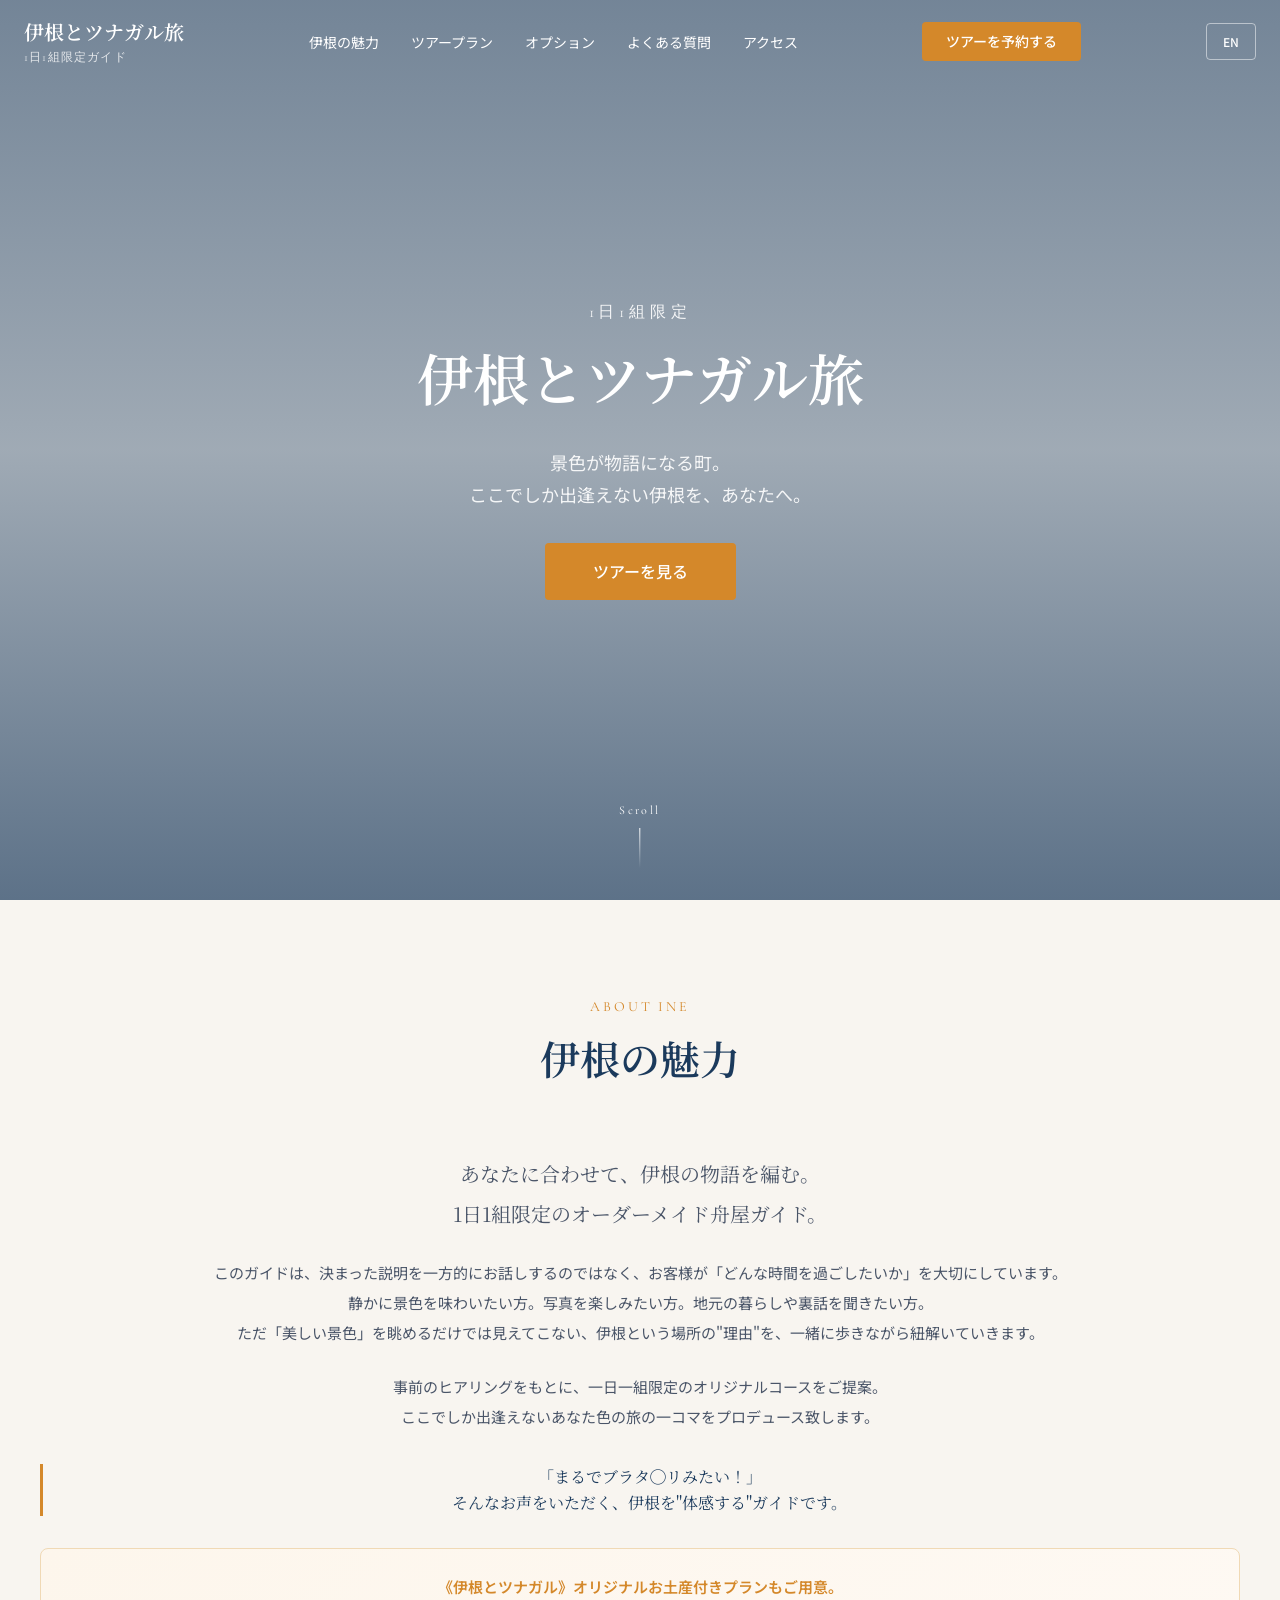
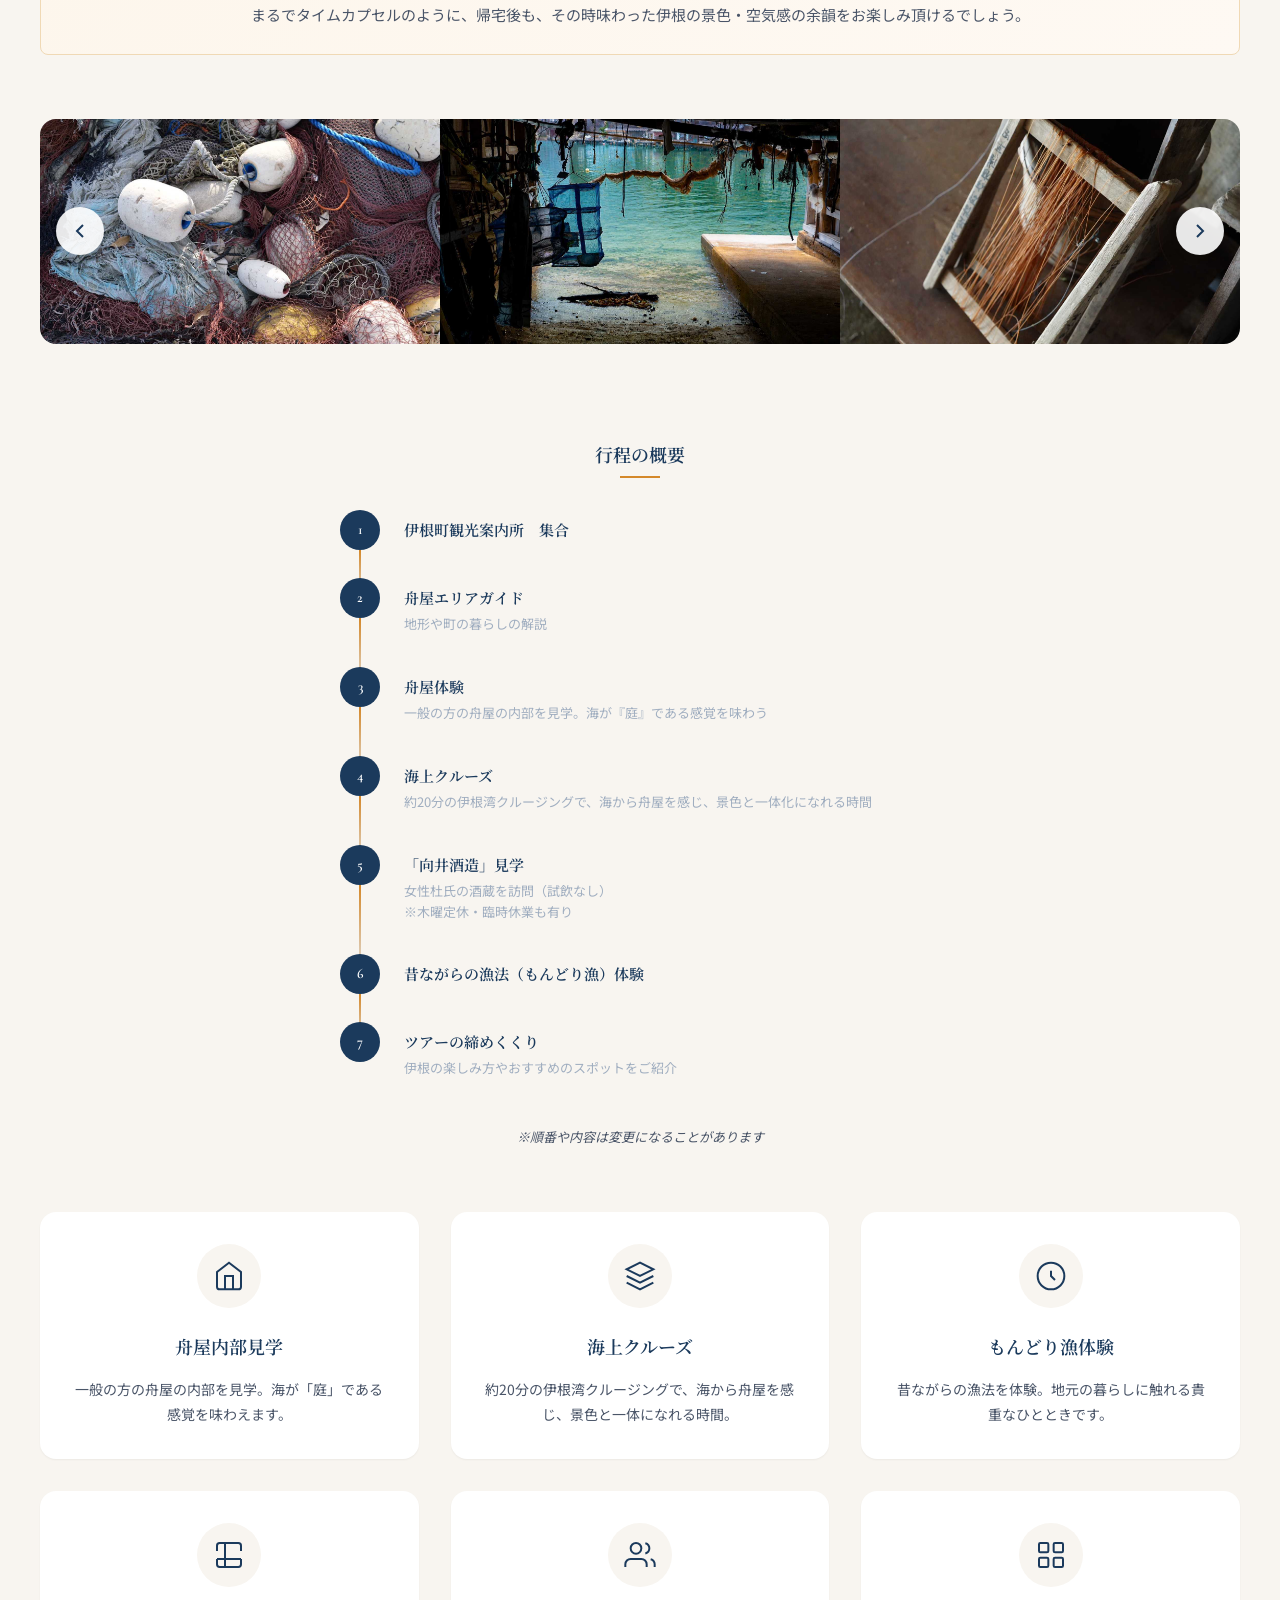
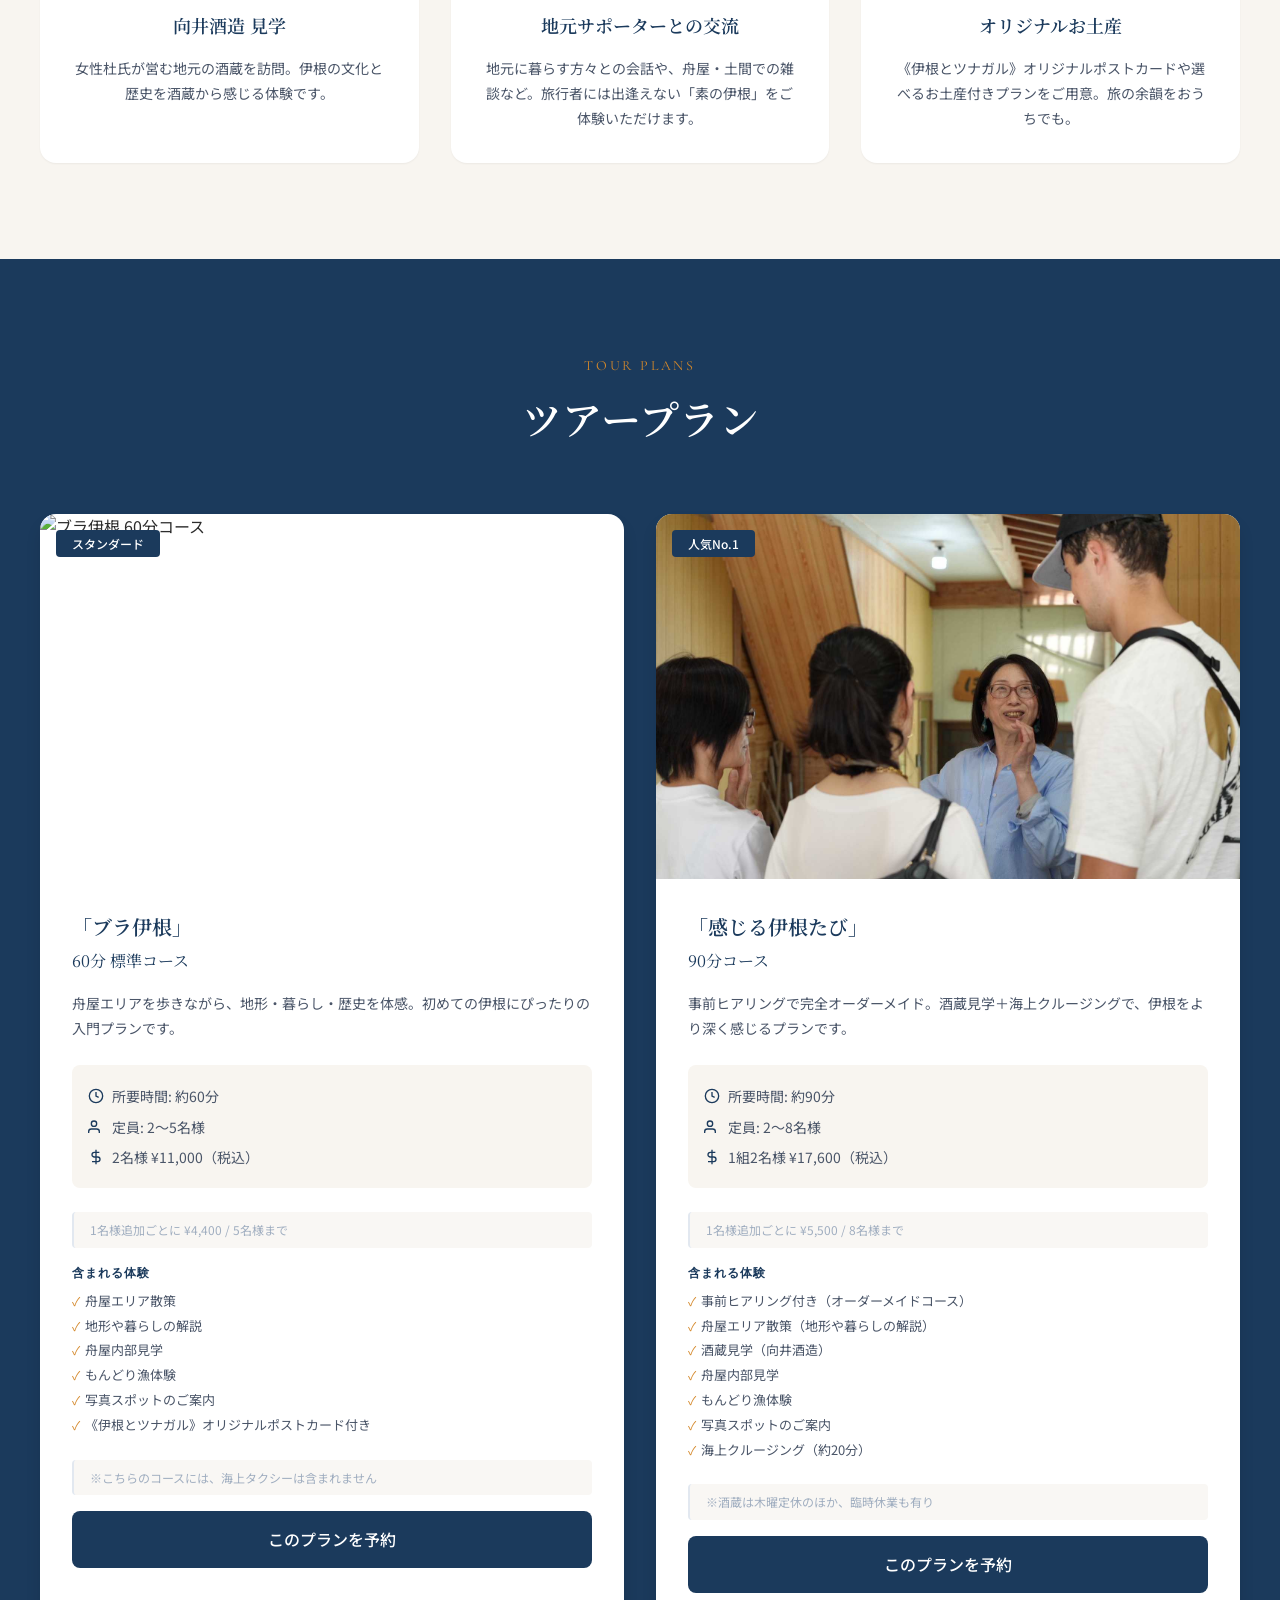
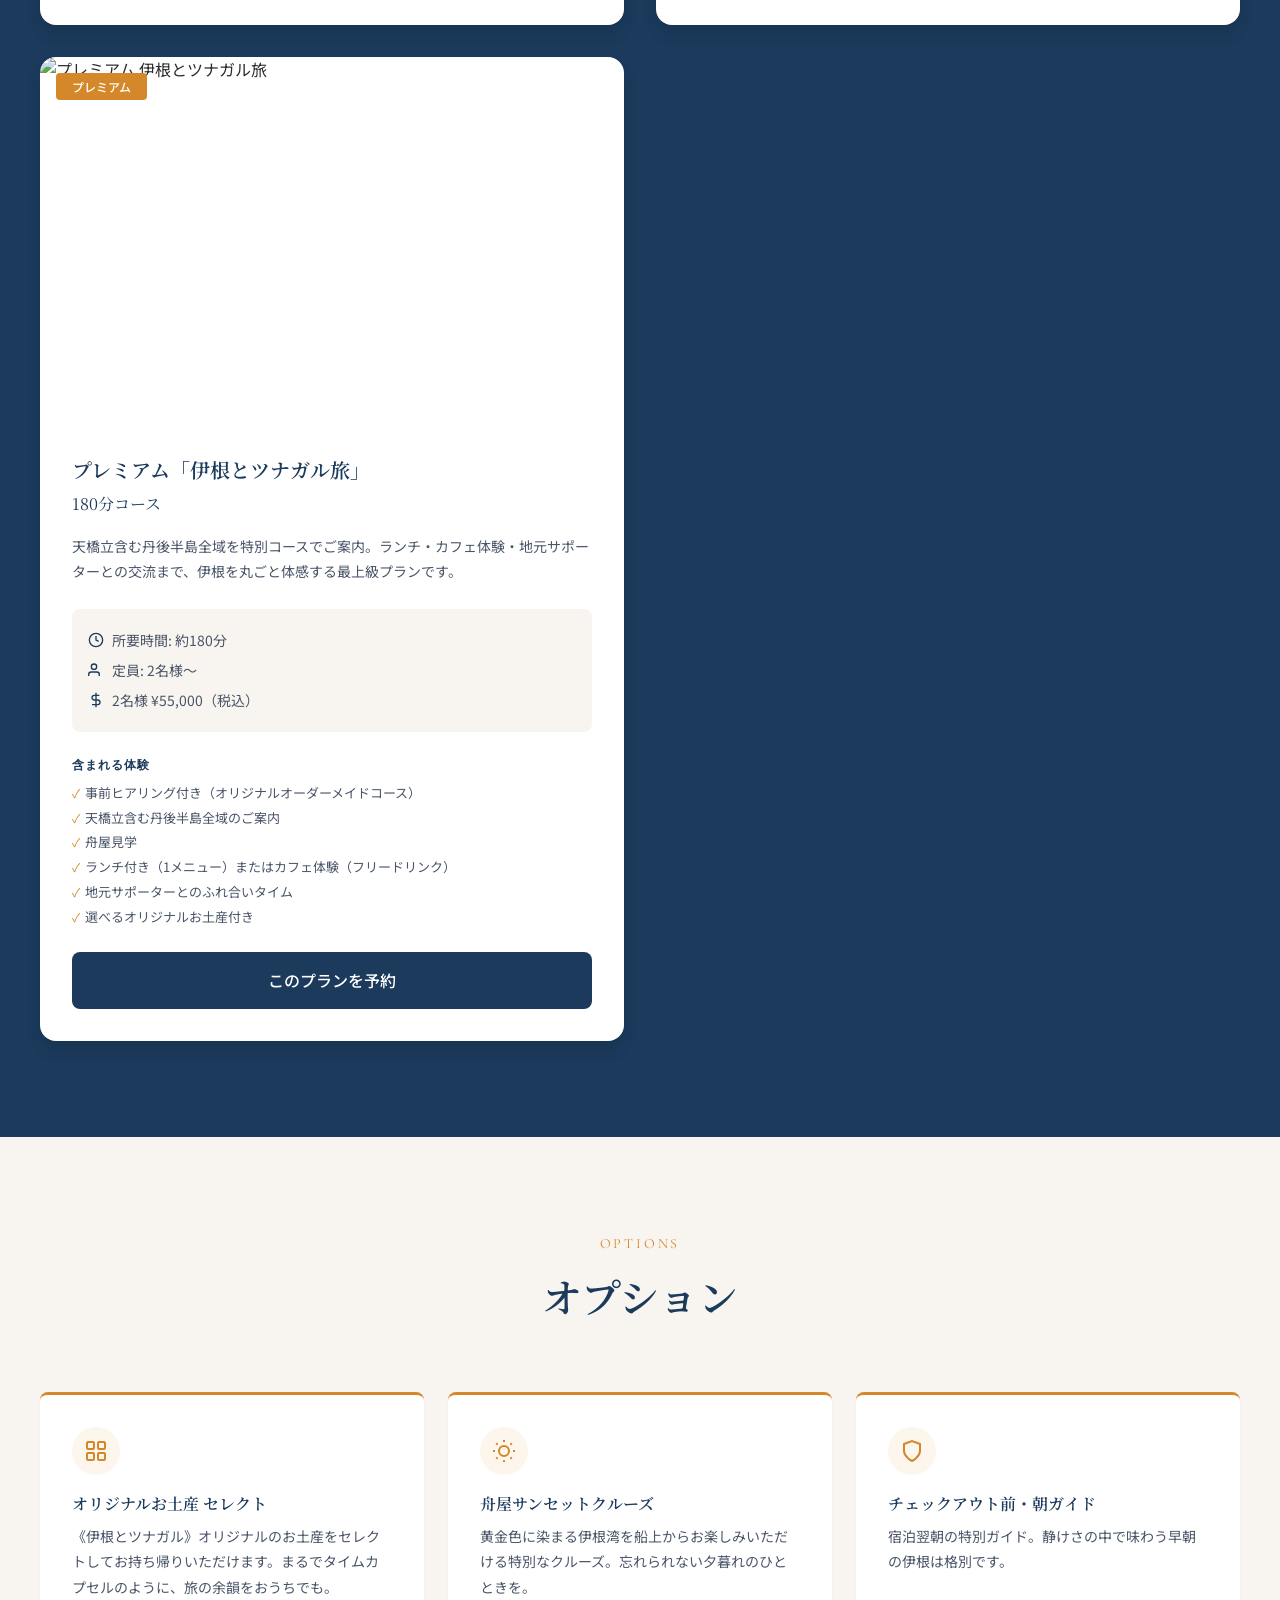
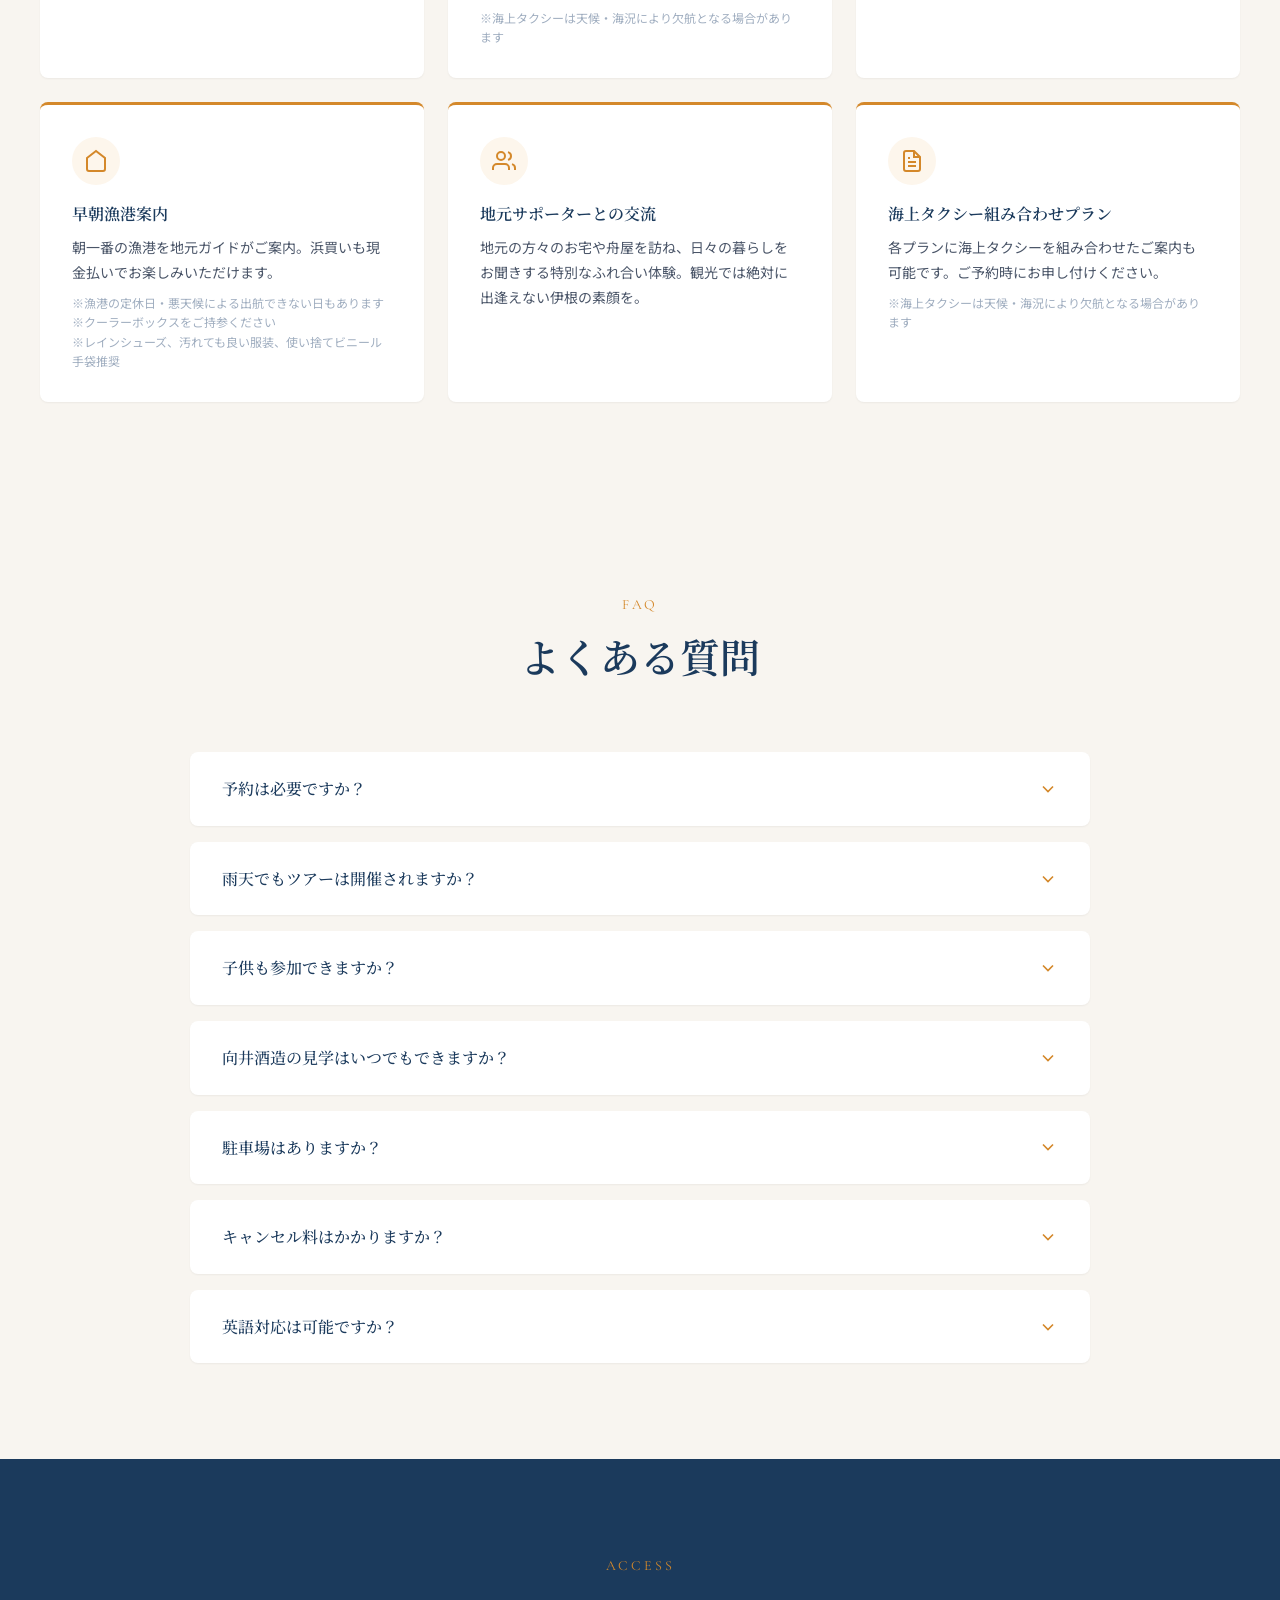
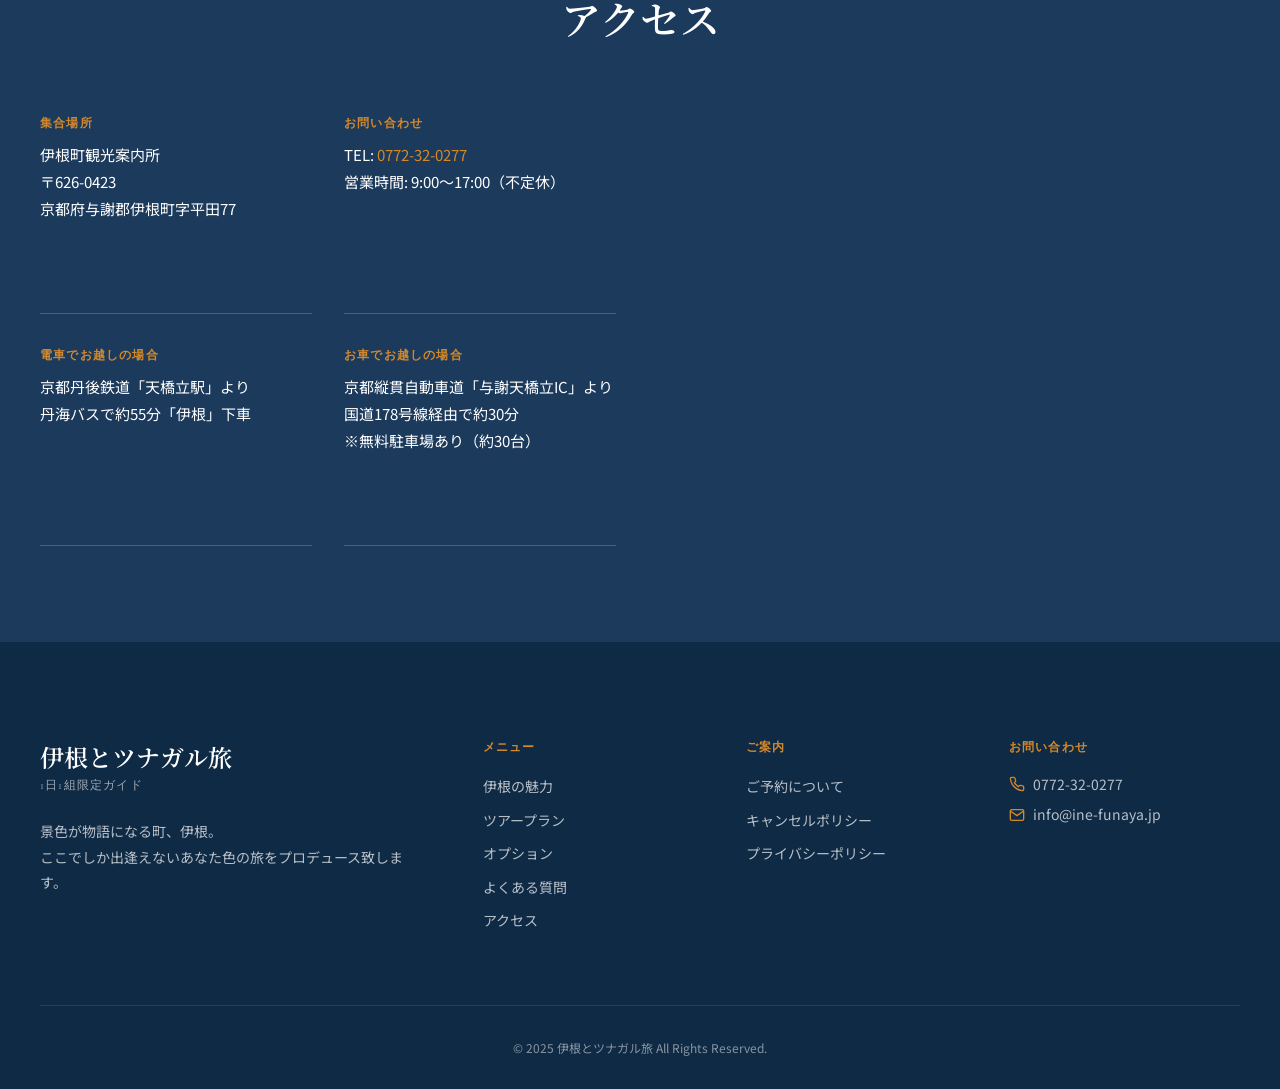
==== commit 88847850: "修正内容のメモ" ====
--- a/index.html
+++ b/index.html
@@ -950,14 +950,14 @@
               </ul>
             </div>
             <p class="plan-card__note">※こちらのコースには、海上タクシーは含まれません</p>
-            <a href="#" class="plan-card__cta">このプランを予約</a>
+            <a href="https://my-site-109679-101190.square.site/" target="_blank" class="plan-card__cta">このプランを予約</a>
           </div>
         </article>
 
         <!-- Plan 2: 感じる伊根たび 90分 -->
         <article class="plan-card">
           <div class="plan-card__image">
-            <img src="https://images.unsplash.com/photo-1530521954074-e64f6810b32d?w=600&q=80" alt="感じる伊根たび 90分コース">
+            <img src="img/ine_tour02.jpg" alt="感じる伊根たび 90分コース">
             <span class="plan-card__badge">人気No.1</span>
           </div>
           <div class="plan-card__content">
@@ -997,7 +997,7 @@
               </ul>
             </div>
             <p class="plan-card__note">※酒蔵は木曜定休のほか、臨時休業も有り</p>
-            <a href="#" class="plan-card__cta">このプランを予約</a>
+            <a href="https://my-site-109679-101190.square.site/" target="_blank" class="plan-card__cta">このプランを予約</a>
           </div>
         </article>
 
@@ -1041,7 +1041,7 @@
                 <li>選べるオリジナルお土産付き</li>
               </ul>
             </div>
-            <a href="#" class="plan-card__cta">このプランを予約</a>
+            <a href="https://my-site-109679-101190.square.site/" target="_blank" class="plan-card__cta">このプランを予約</a>
           </div>
         </article>
 
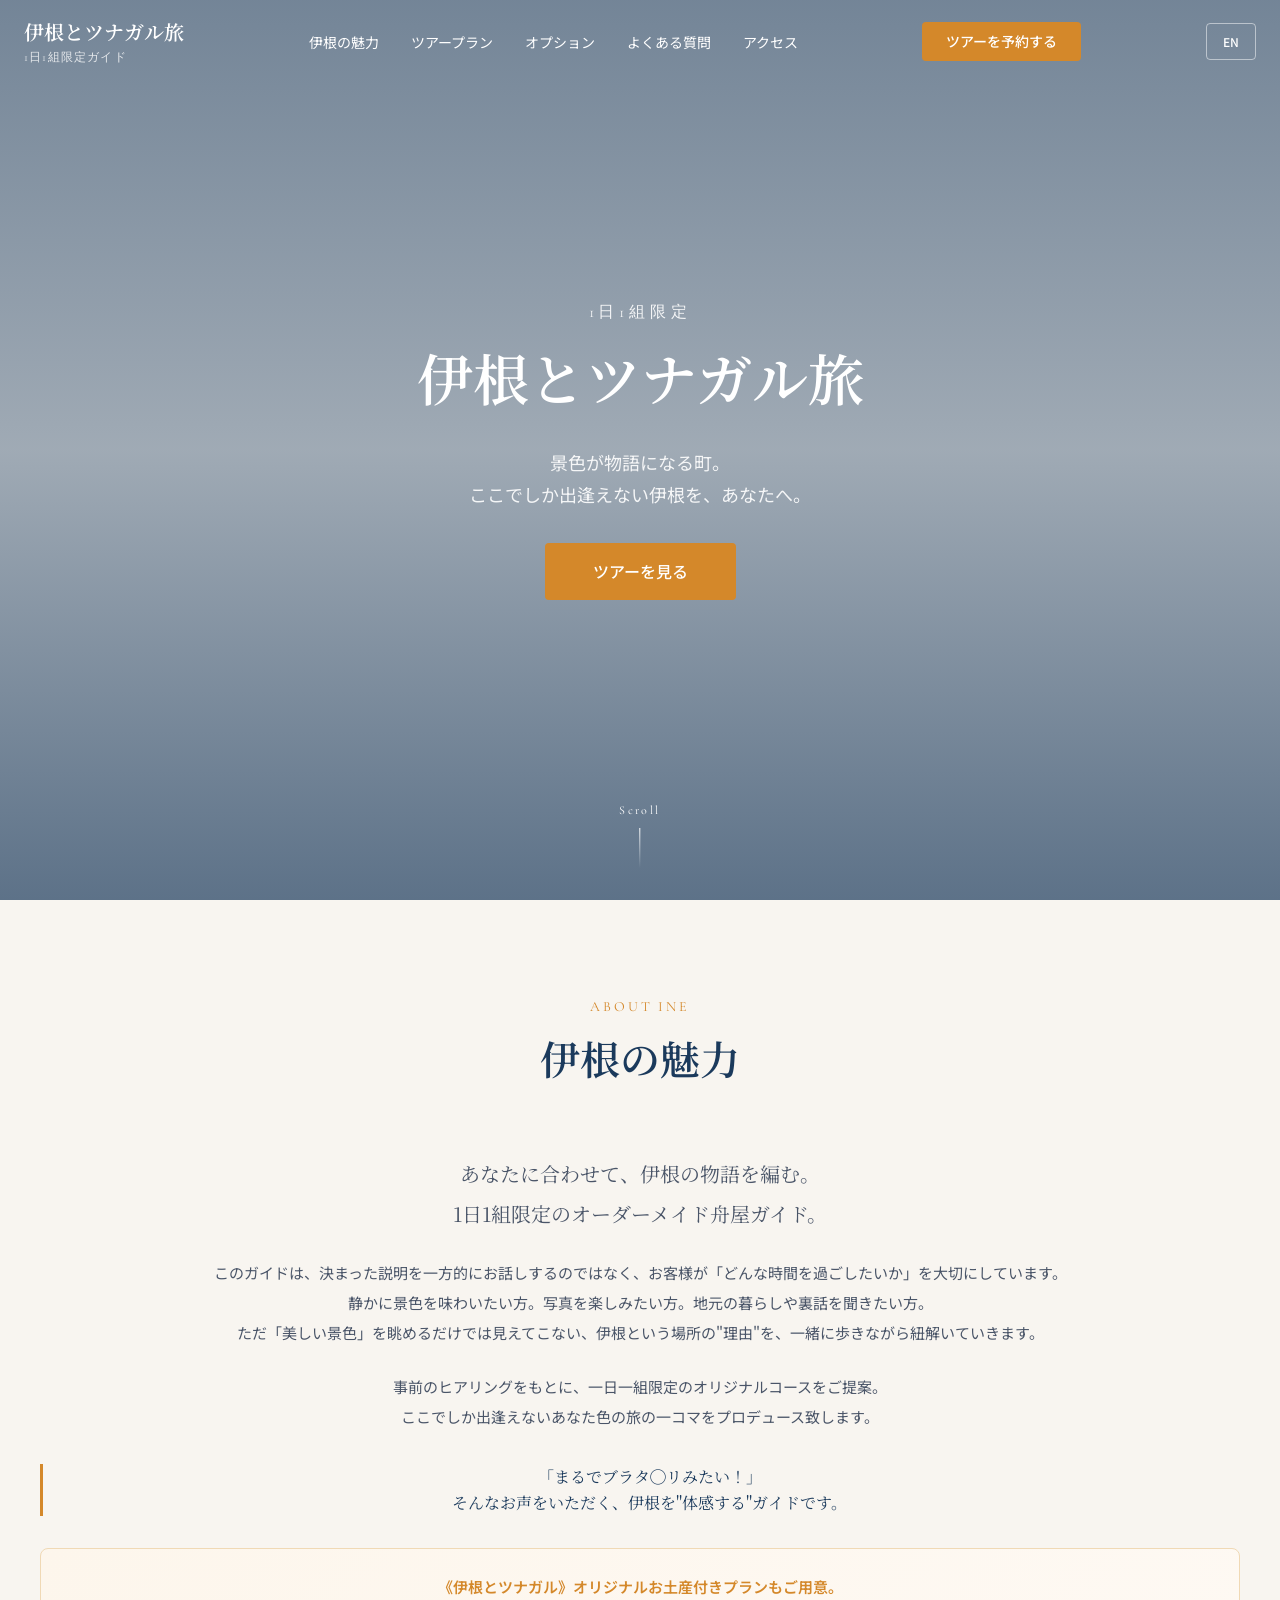
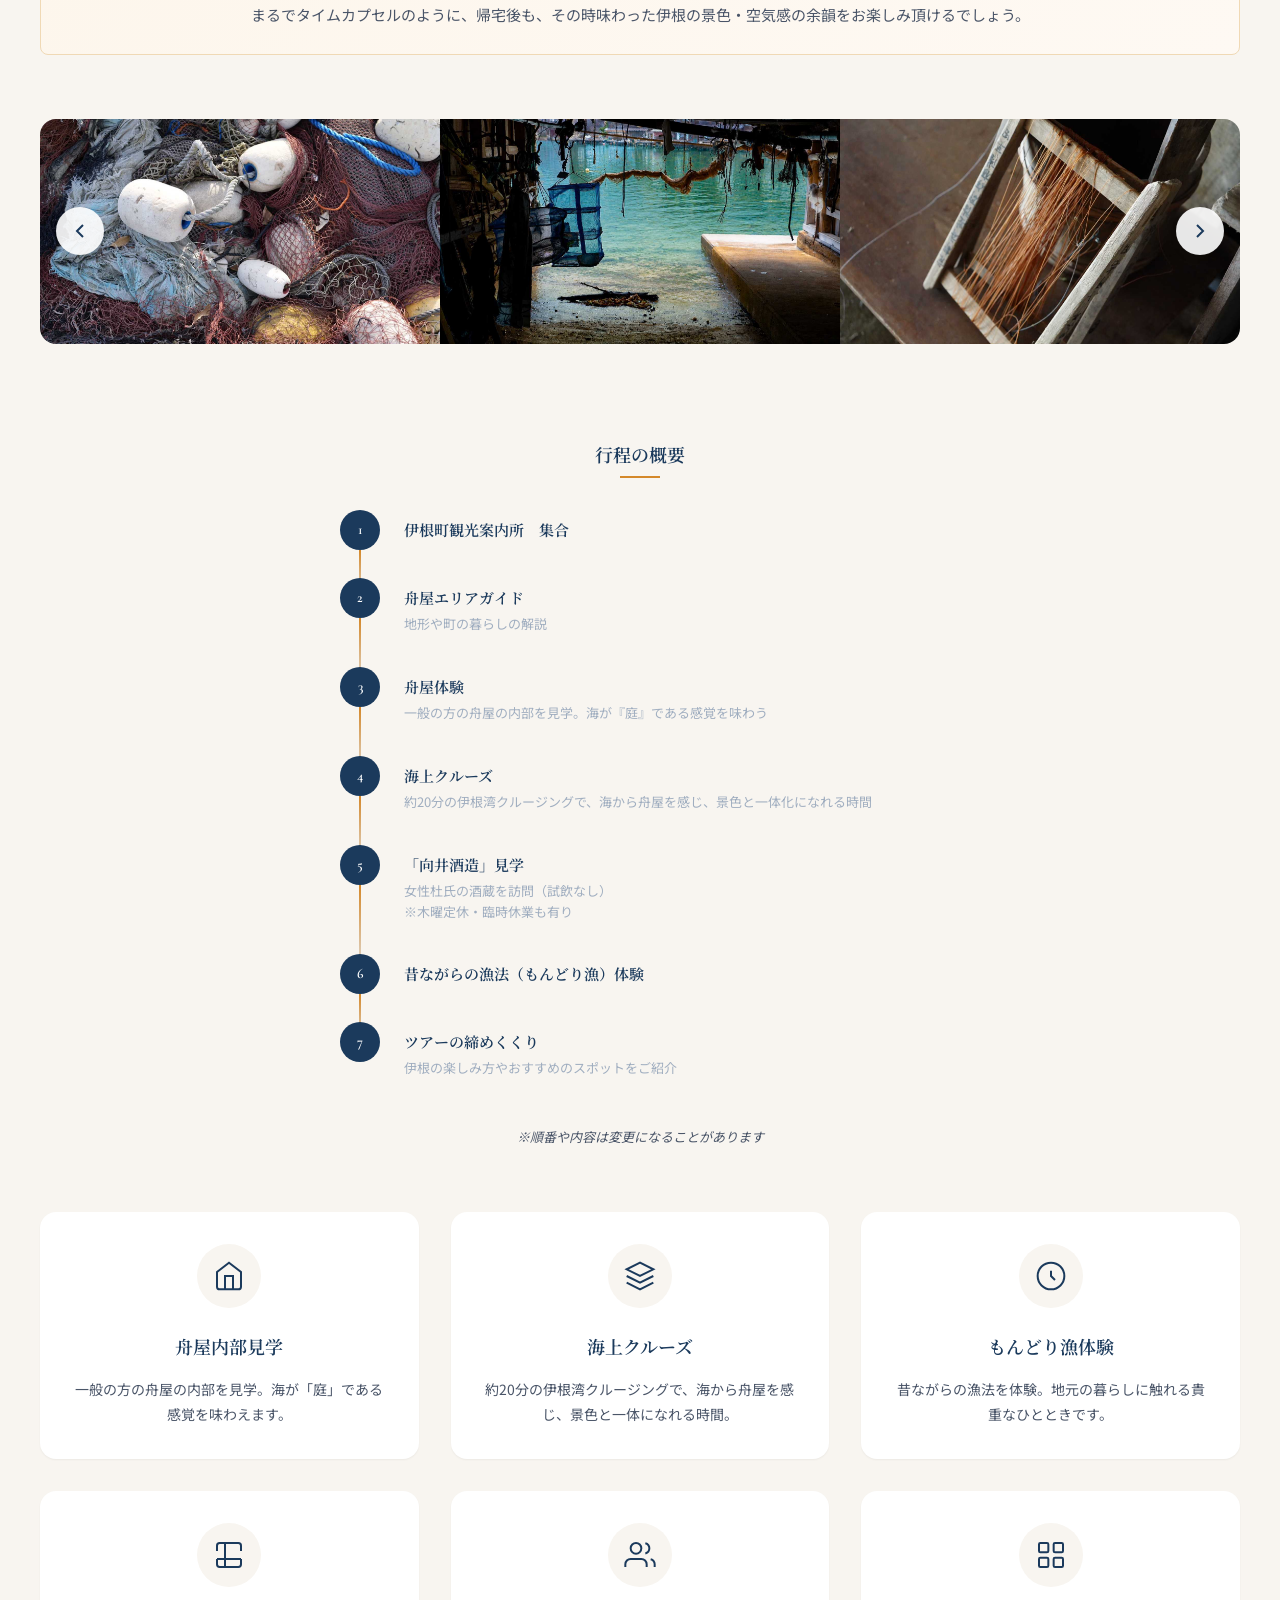
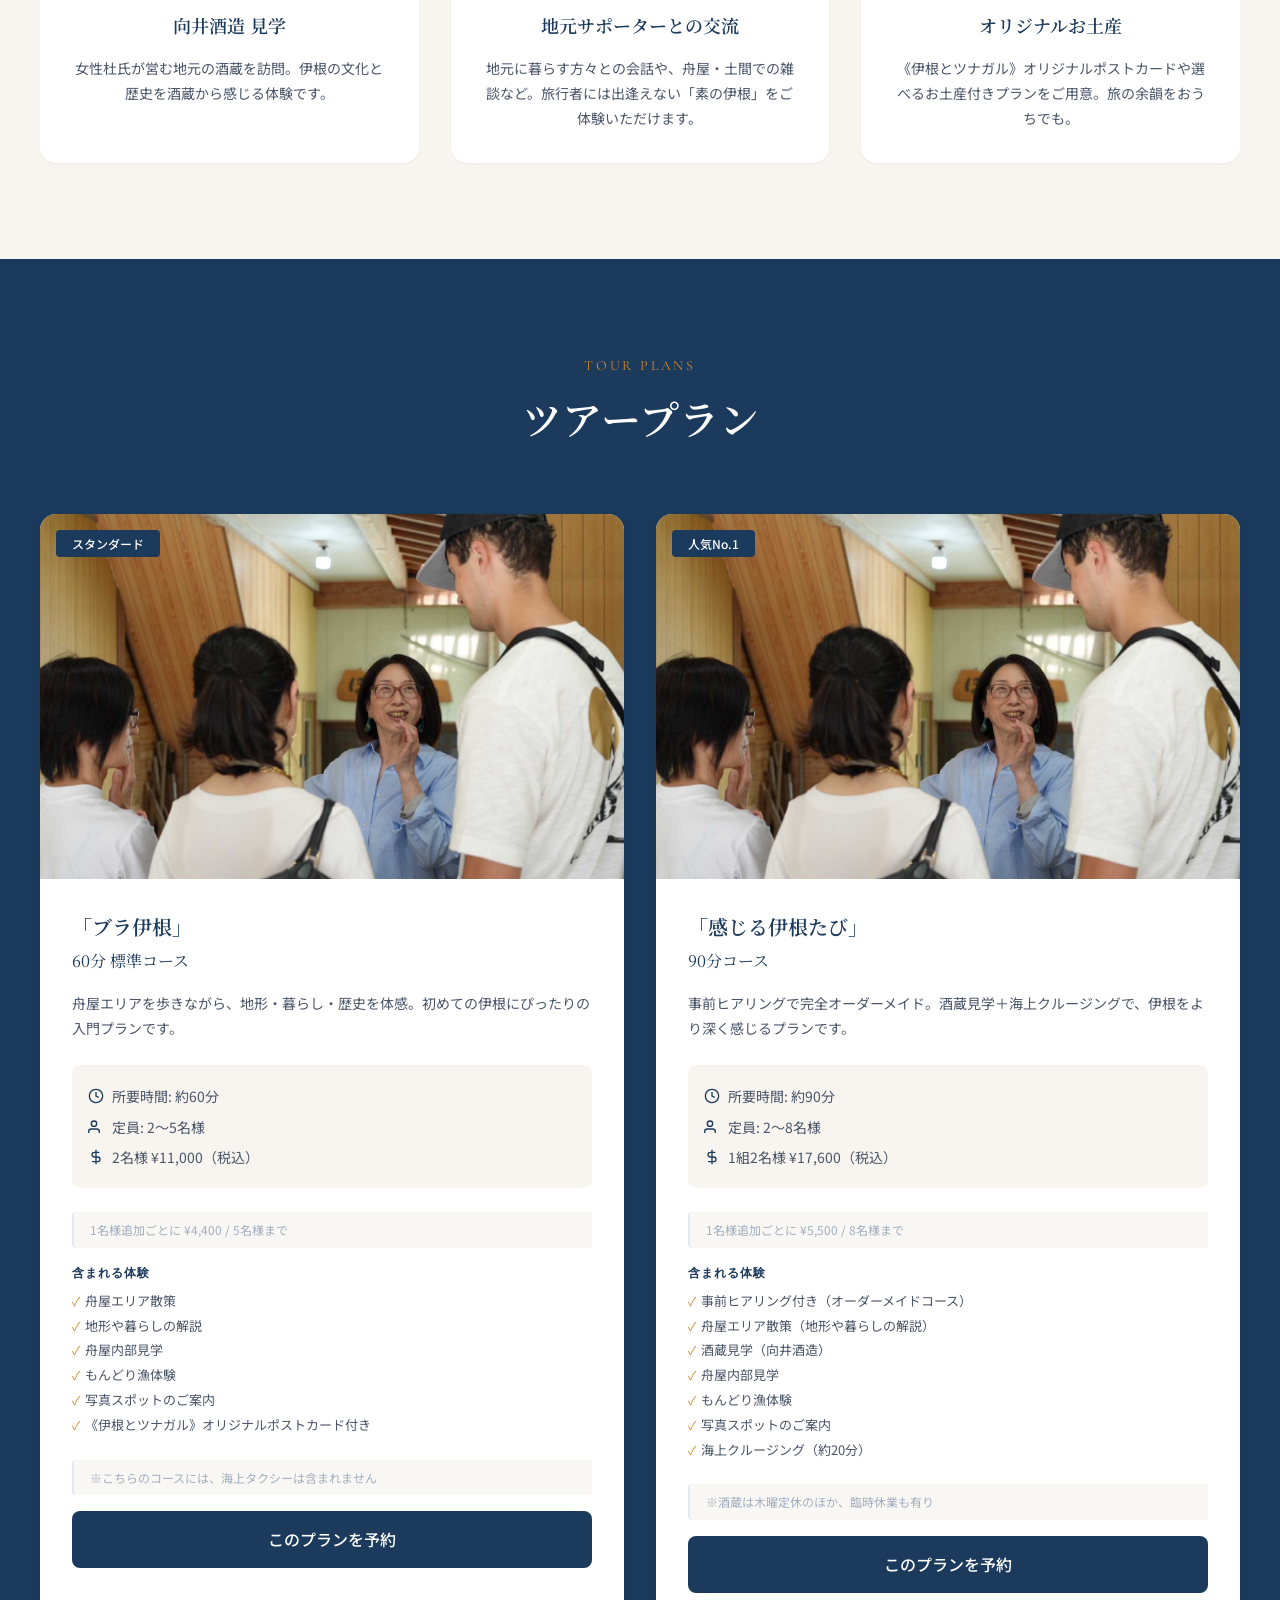
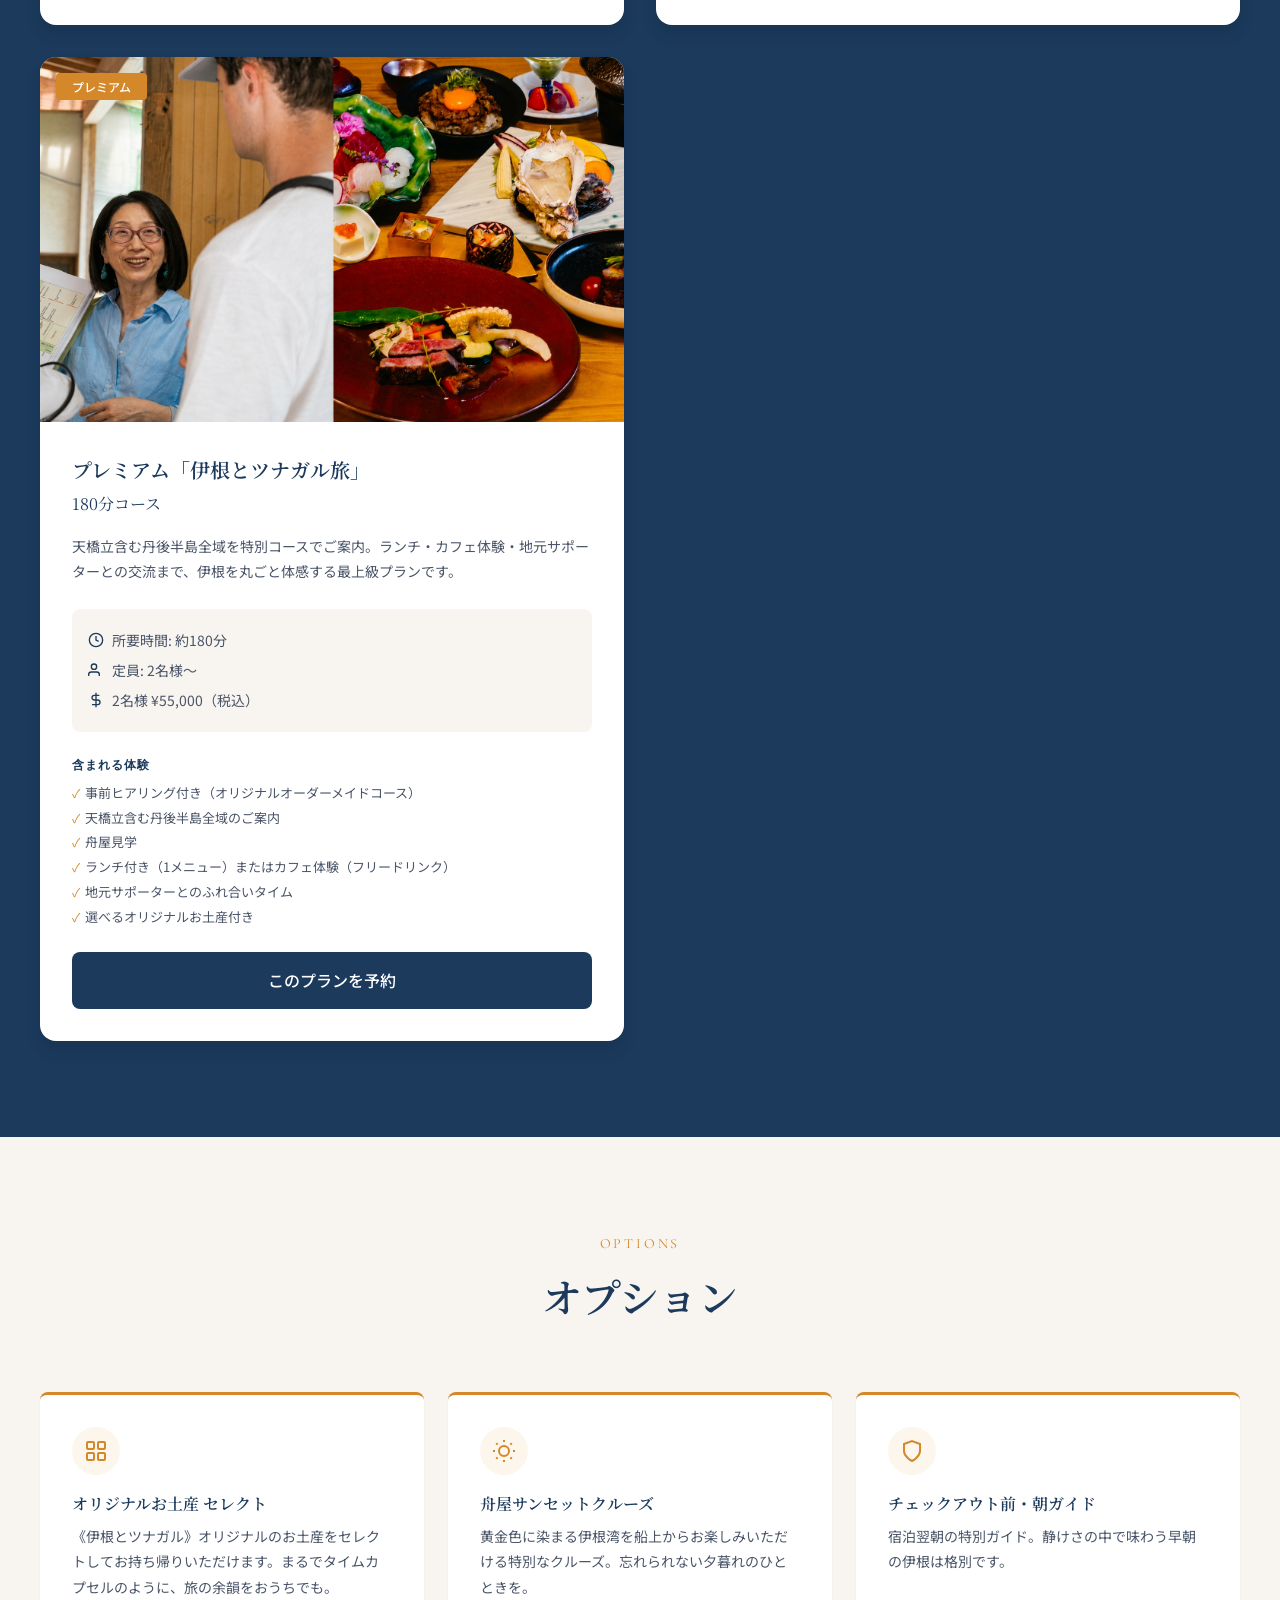
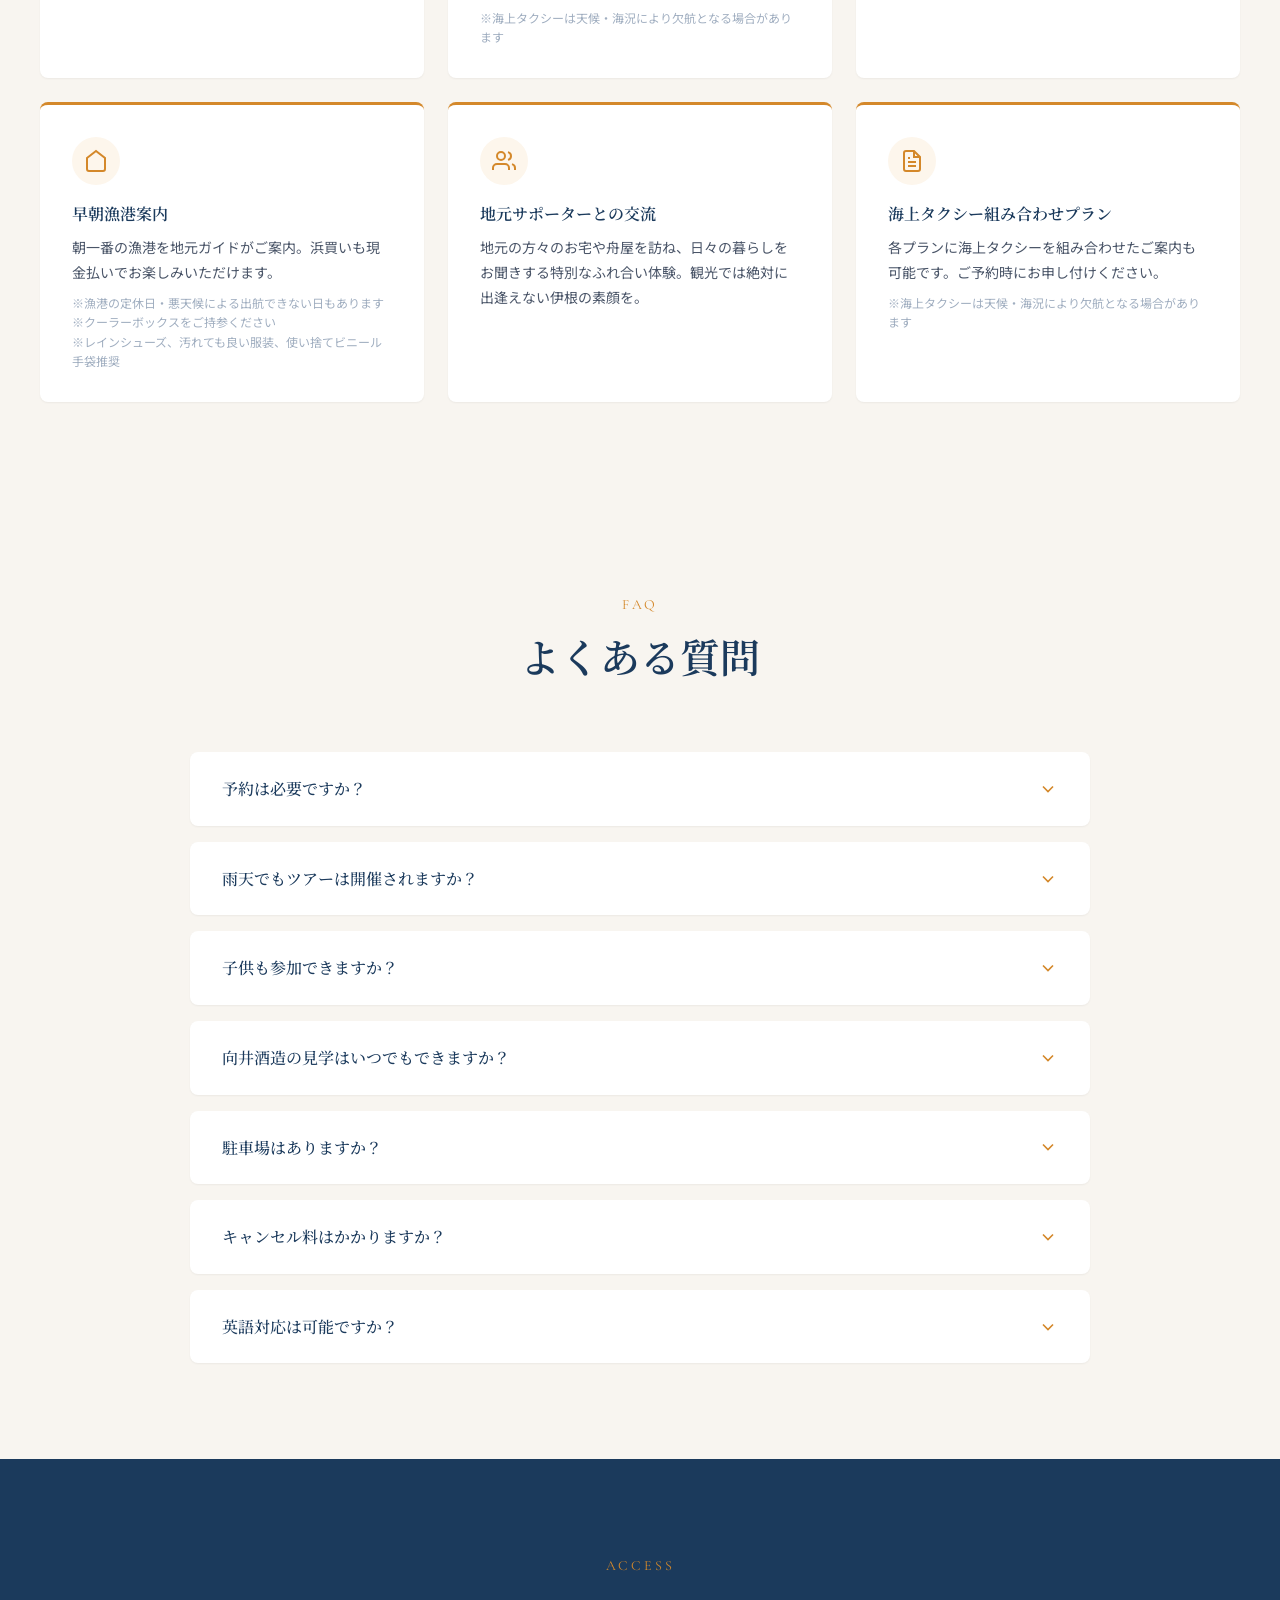
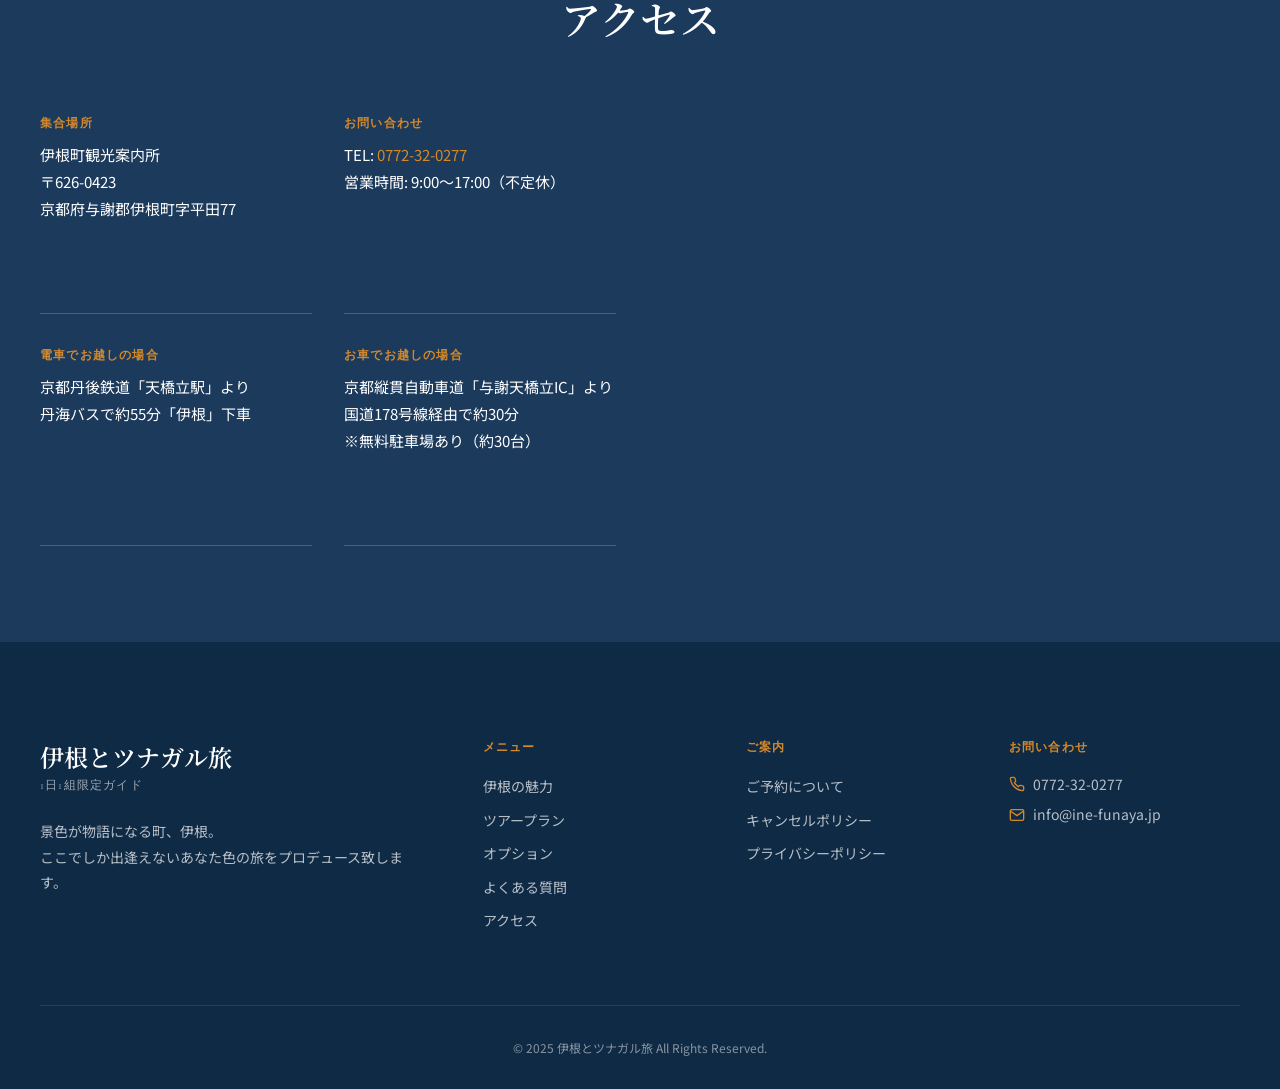
==== commit 11775bd5: "修正内容のメモ" ====
--- a/index.html
+++ b/index.html
@@ -911,7 +911,7 @@
         <!-- Plan 1: ブラ伊根 60分 -->
         <article class="plan-card">
           <div class="plan-card__image">
-            <img src="https://images.unsplash.com/photo-1551632811-561732d1e306?w=600&q=80" alt="ブラ伊根 60分コース">
+            <img src="img/ine_tour01.jpg" alt="ブラ伊根 60分コース">
             <span class="plan-card__badge">スタンダード</span>
           </div>
           <div class="plan-card__content">
@@ -1004,7 +1004,7 @@
         <!-- Plan 3: プレミアム 180分 -->
         <article class="plan-card">
           <div class="plan-card__image">
-            <img src="https://images.unsplash.com/photo-1506905925346-21bda4d32df4?w=600&q=80" alt="プレミアム 伊根とツナガル旅">
+            <img src="img/ine_tour03.png" alt="プレミアム 伊根とツナガル旅">
             <span class="plan-card__badge plan-card__badge--amber">プレミアム</span>
           </div>
           <div class="plan-card__content">
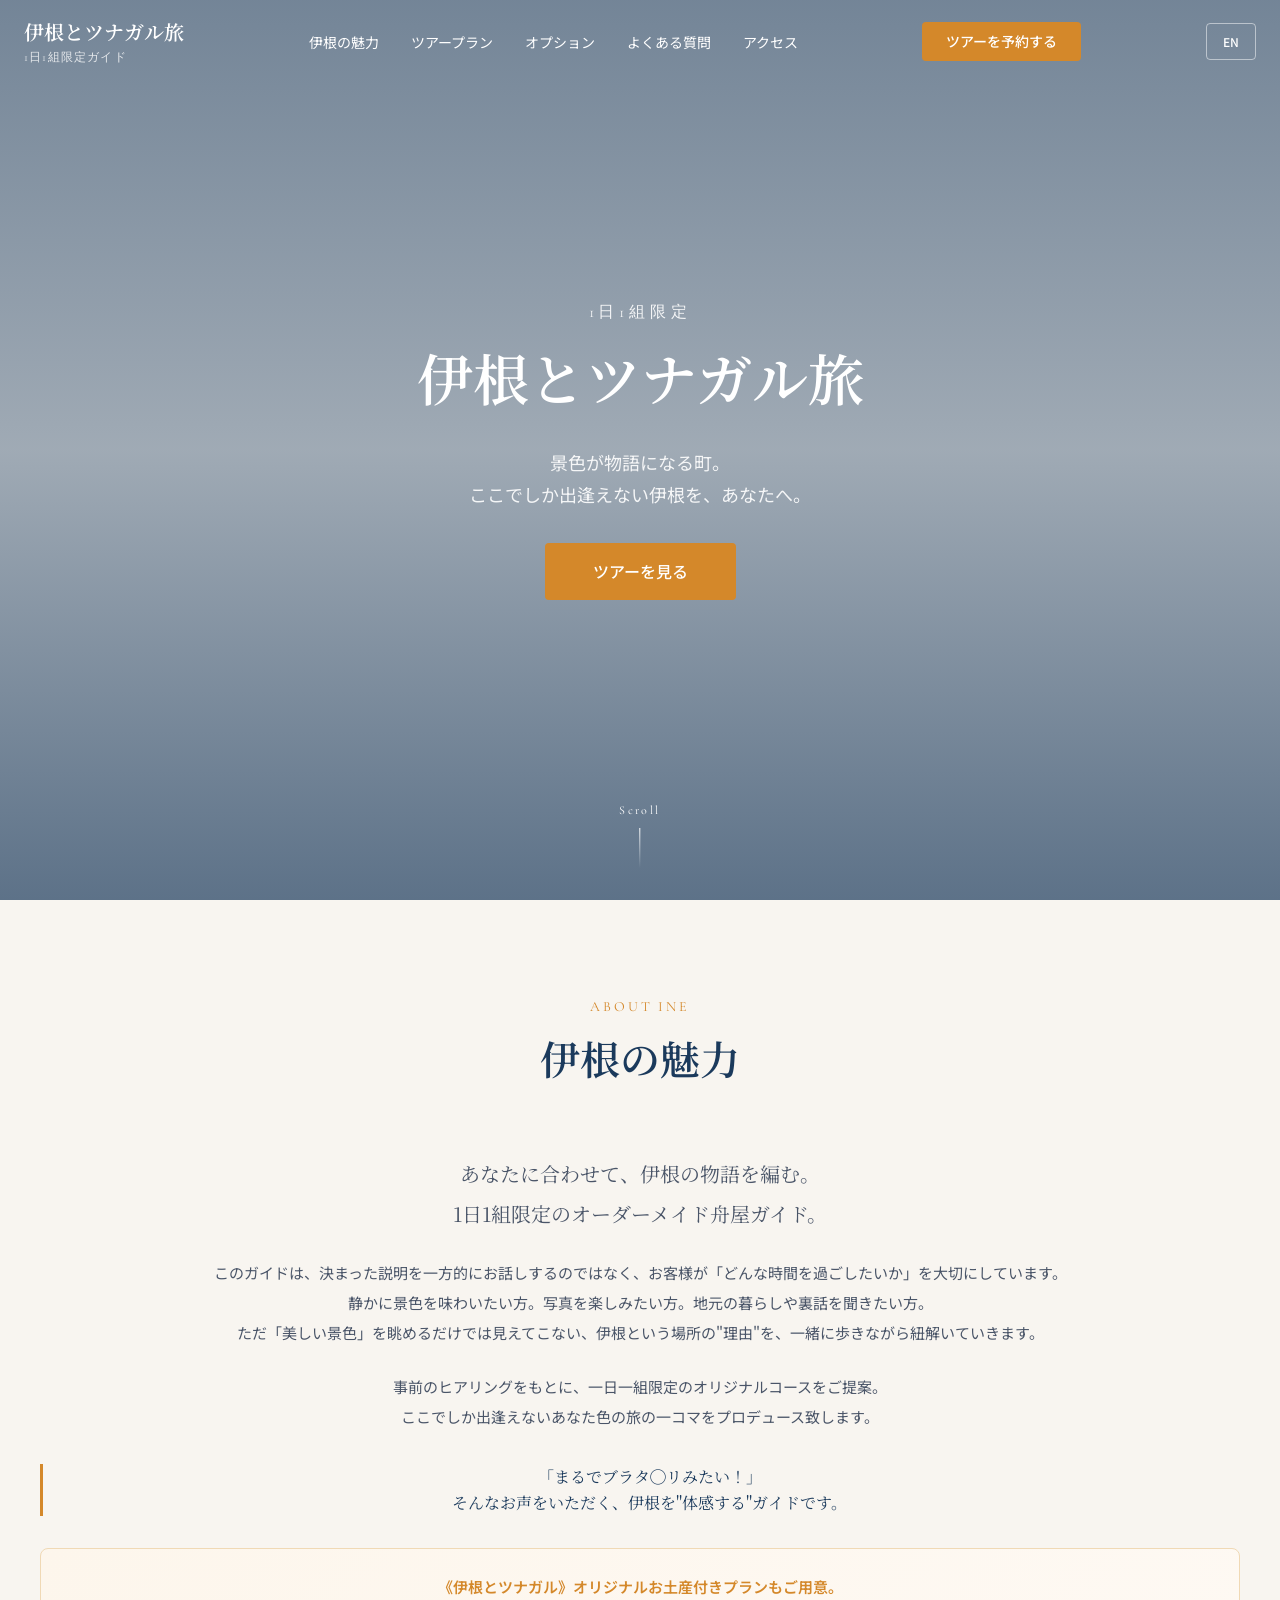
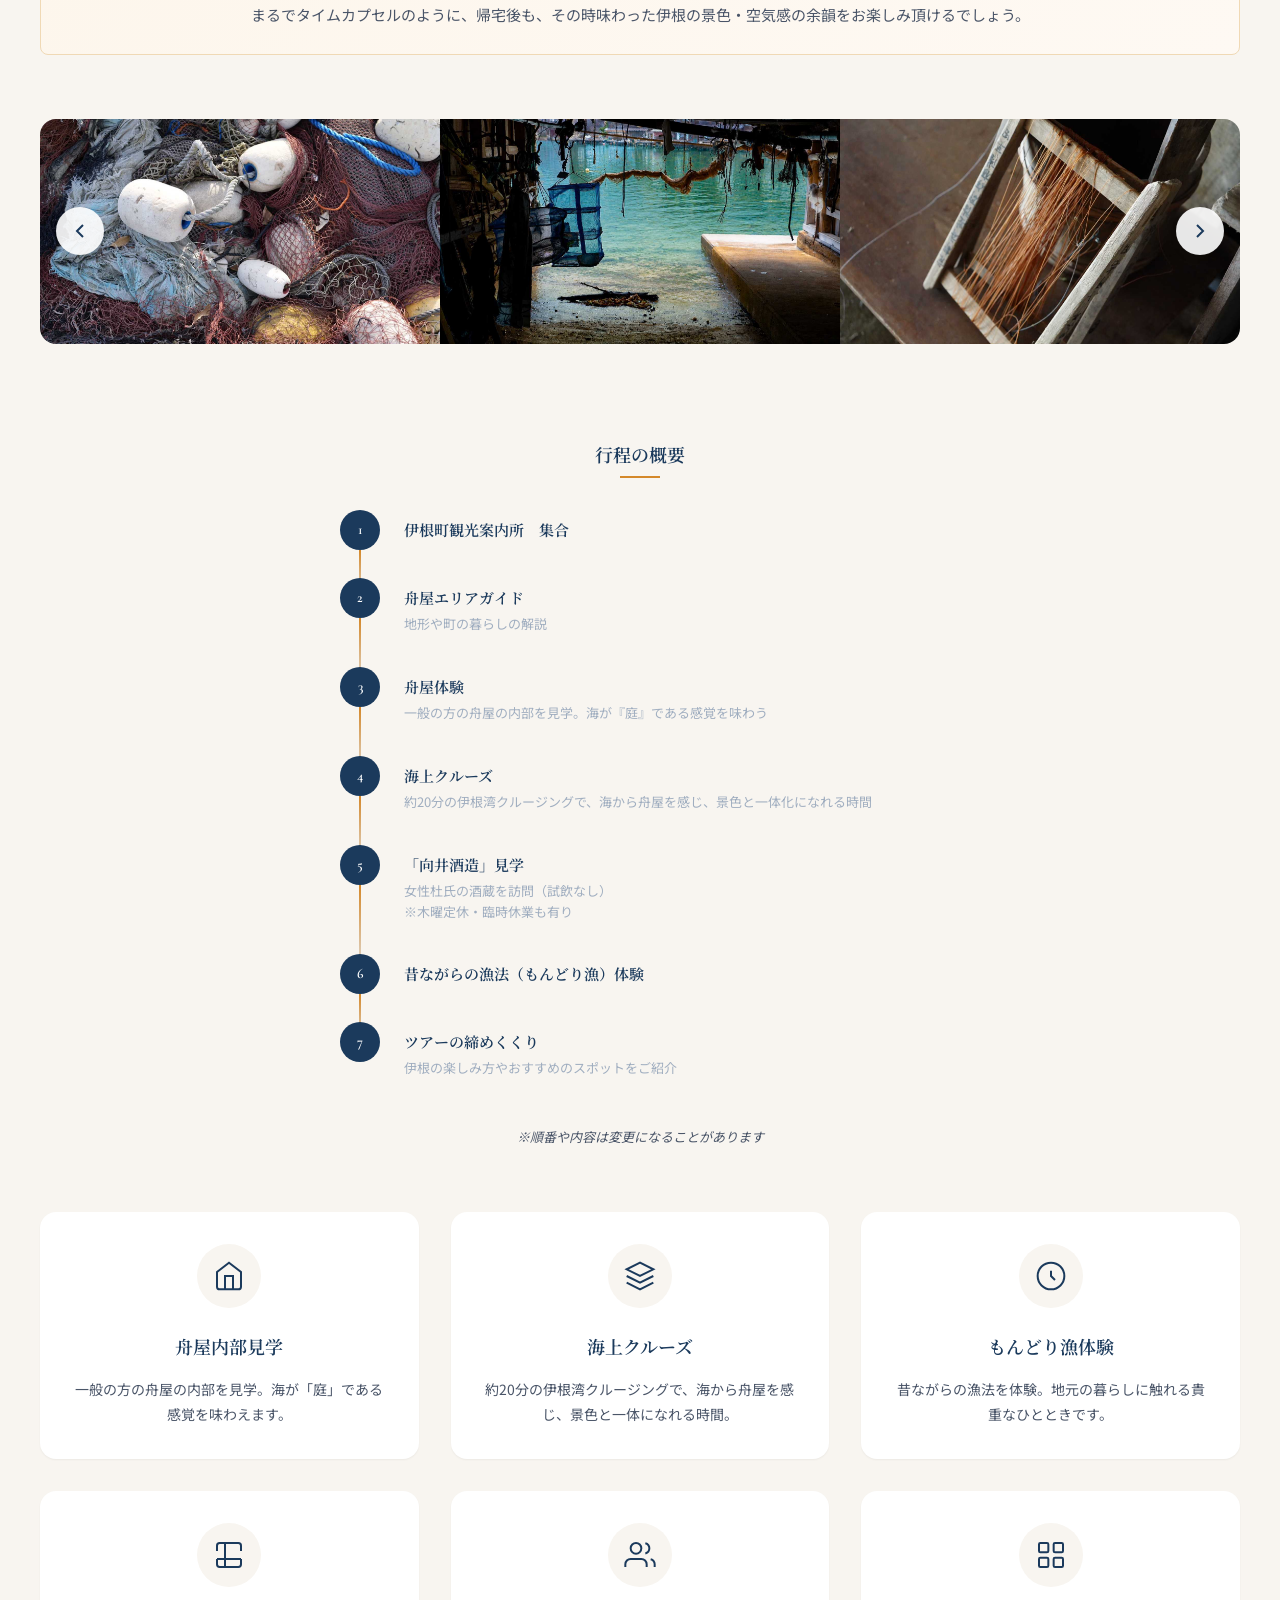
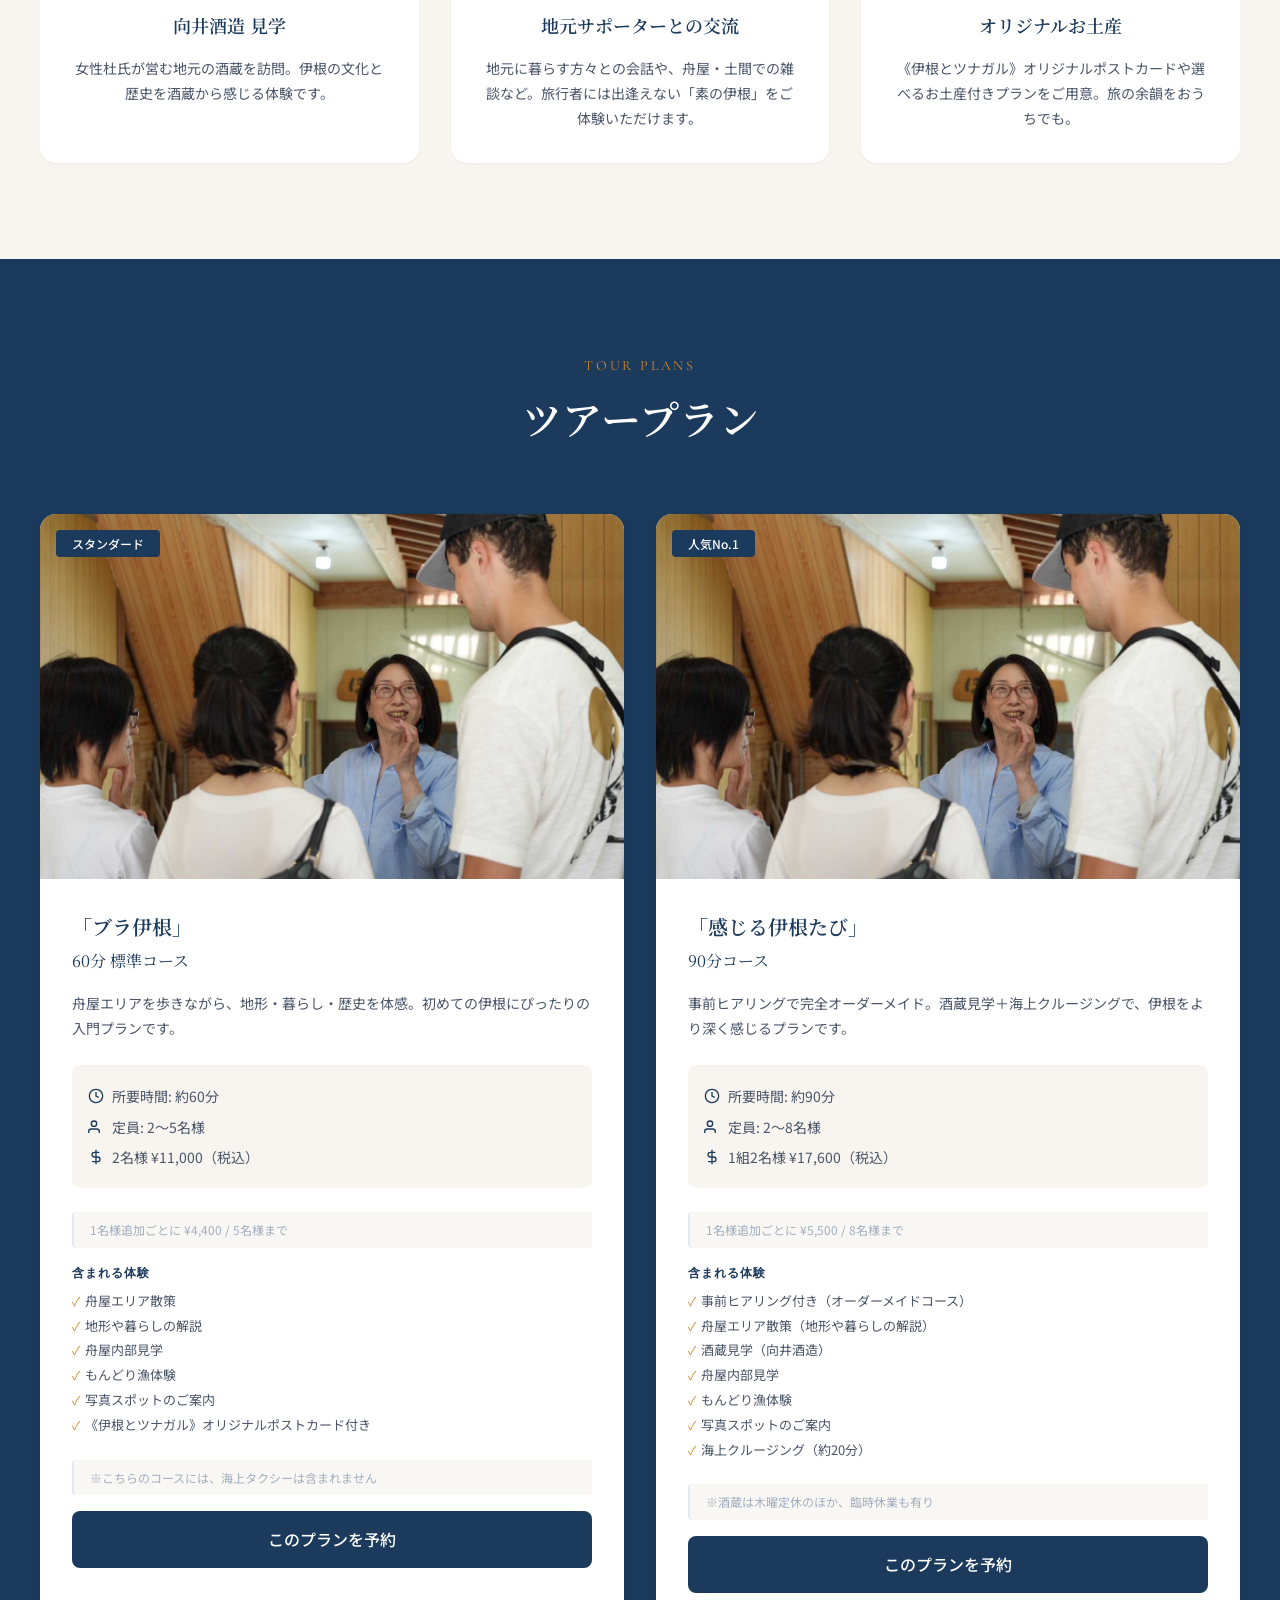
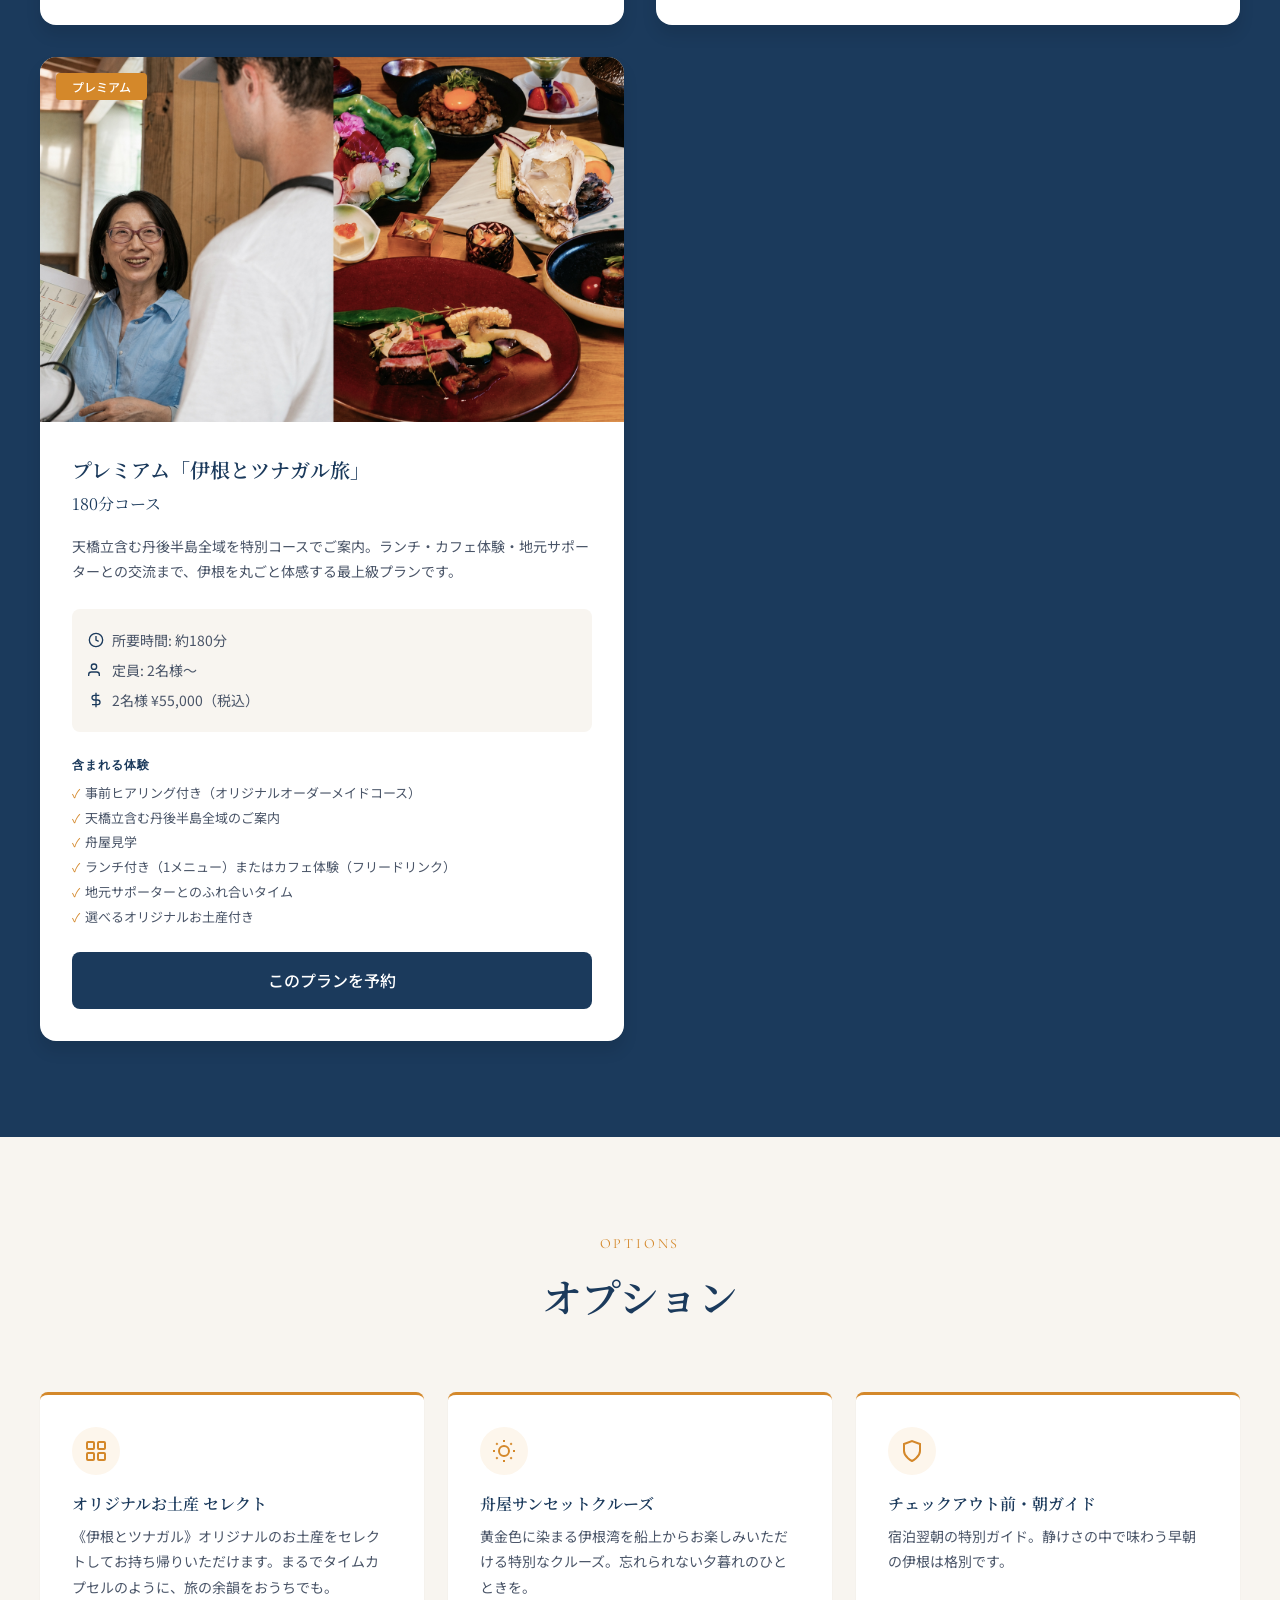
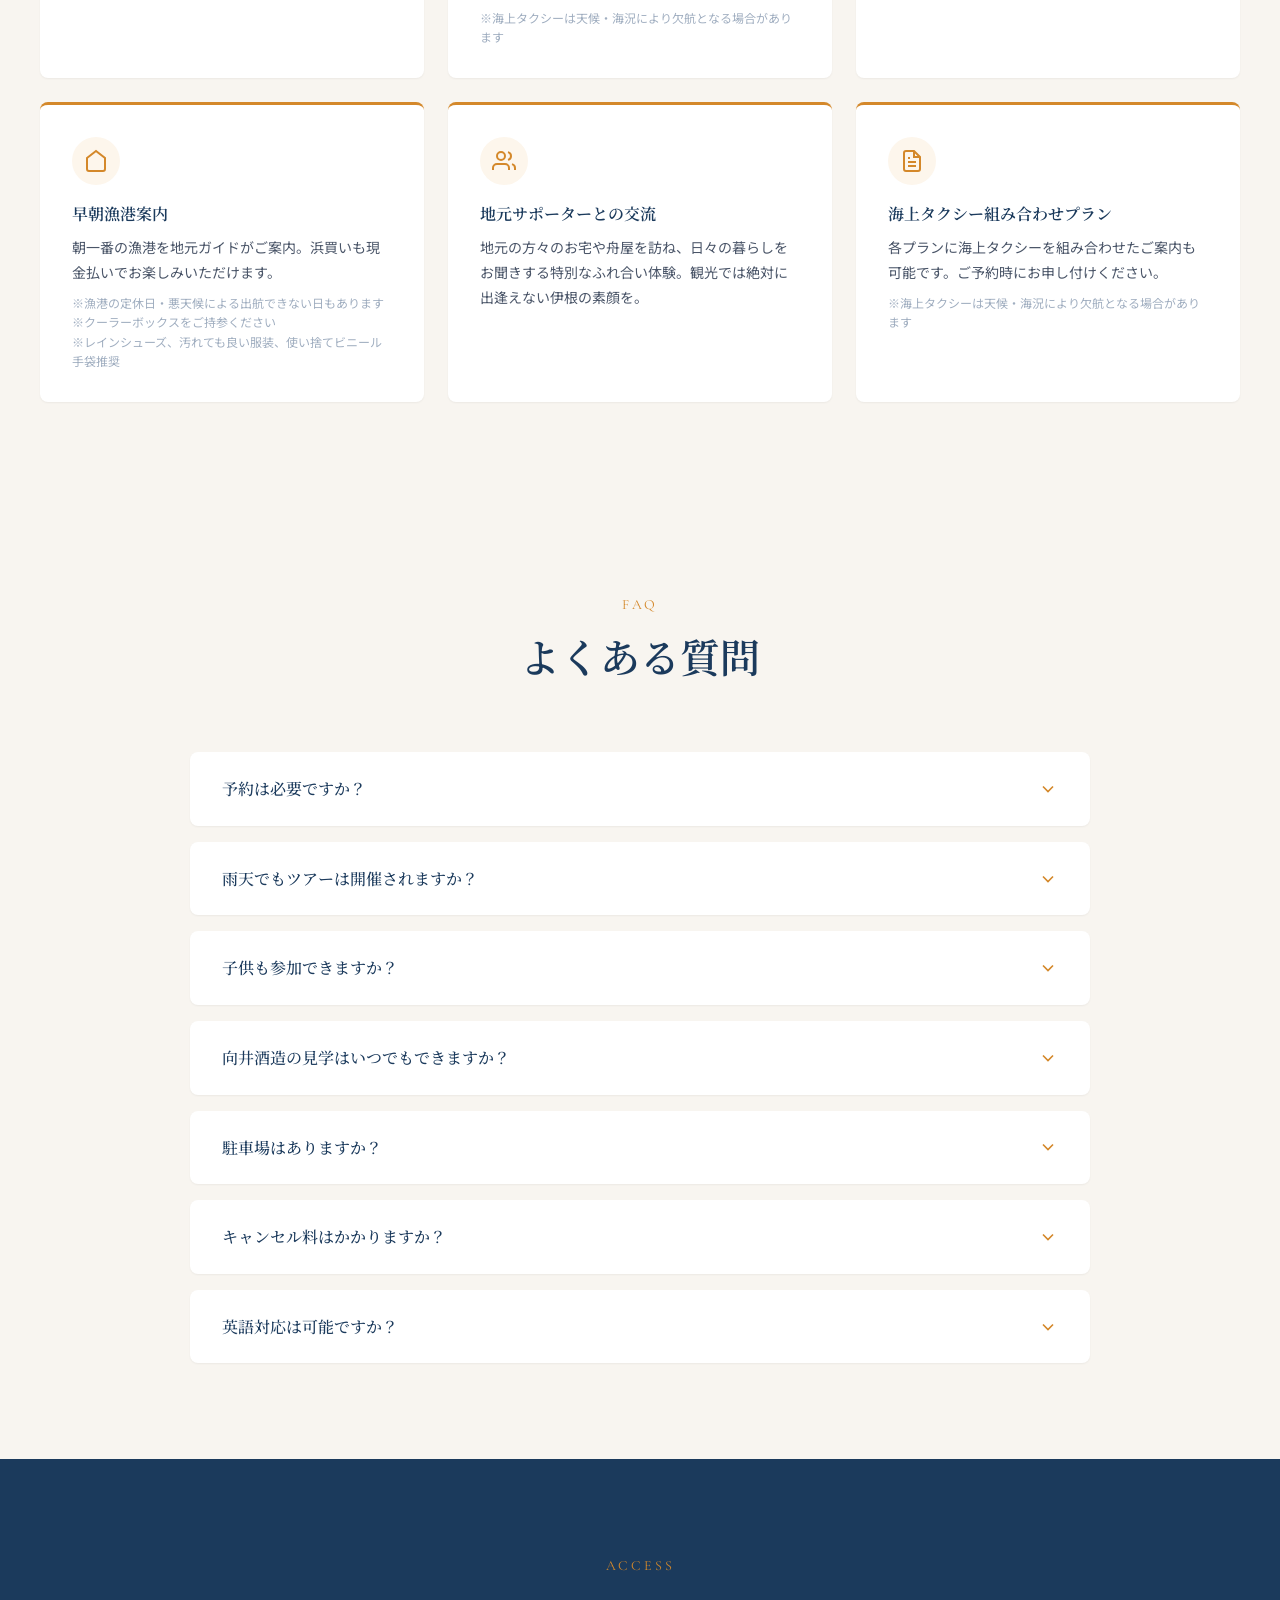
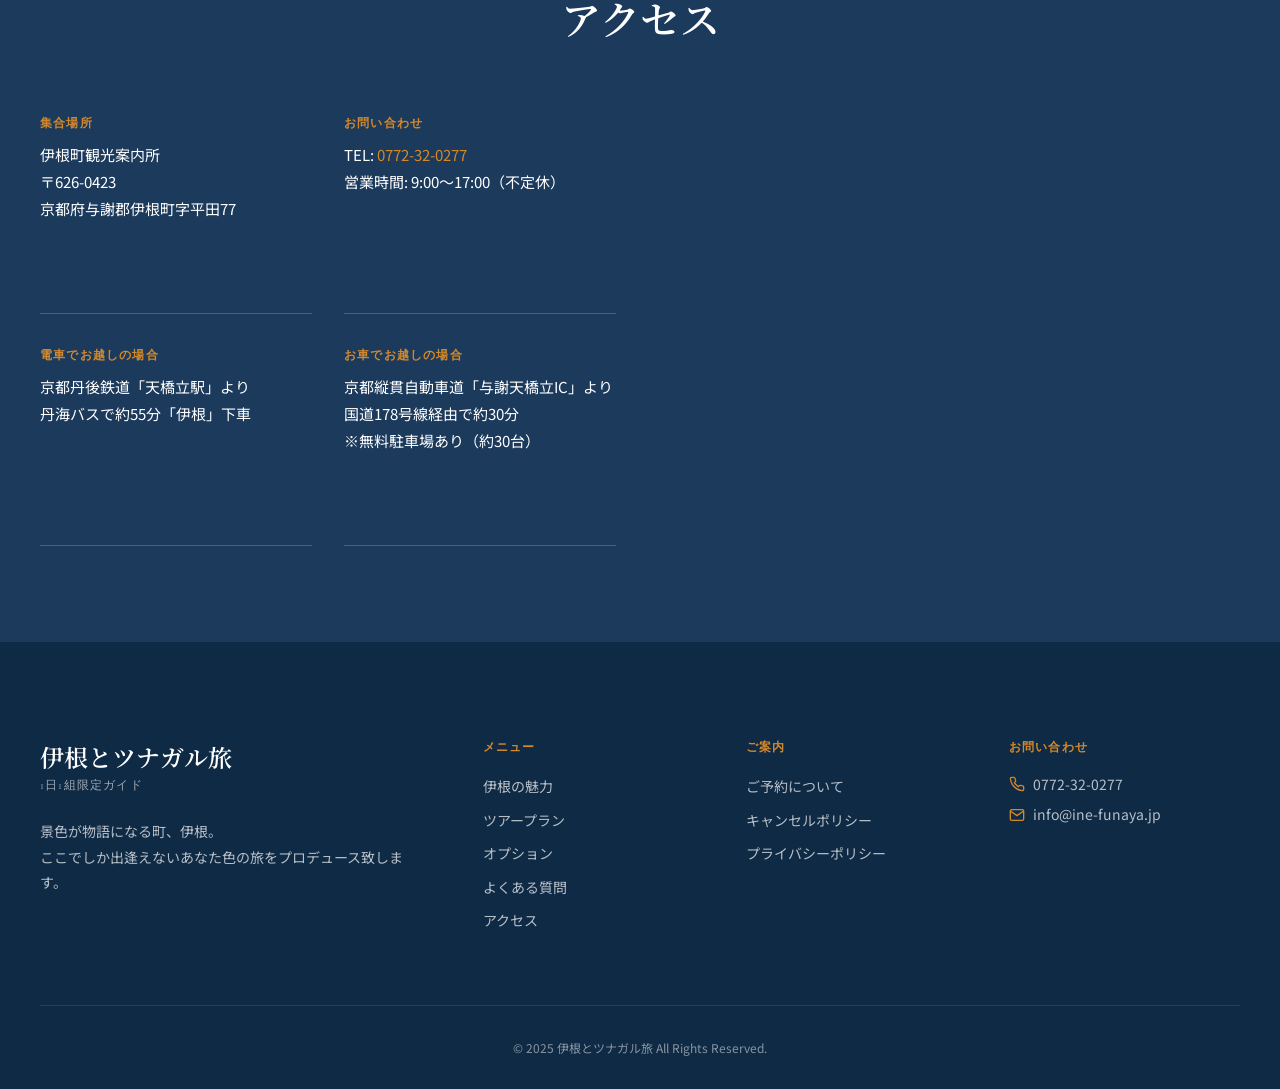
==== commit 30166c8f: "修正内容のメモ" ====
--- a/index.html
+++ b/index.html
@@ -1004,7 +1004,7 @@
         <!-- Plan 3: プレミアム 180分 -->
         <article class="plan-card">
           <div class="plan-card__image">
-            <img src="img/ine_tour03.png" alt="プレミアム 伊根とツナガル旅">
+            <img src="img/ine_tour03.jpg" alt="プレミアム 伊根とツナガル旅">
             <span class="plan-card__badge plan-card__badge--amber">プレミアム</span>
           </div>
           <div class="plan-card__content">
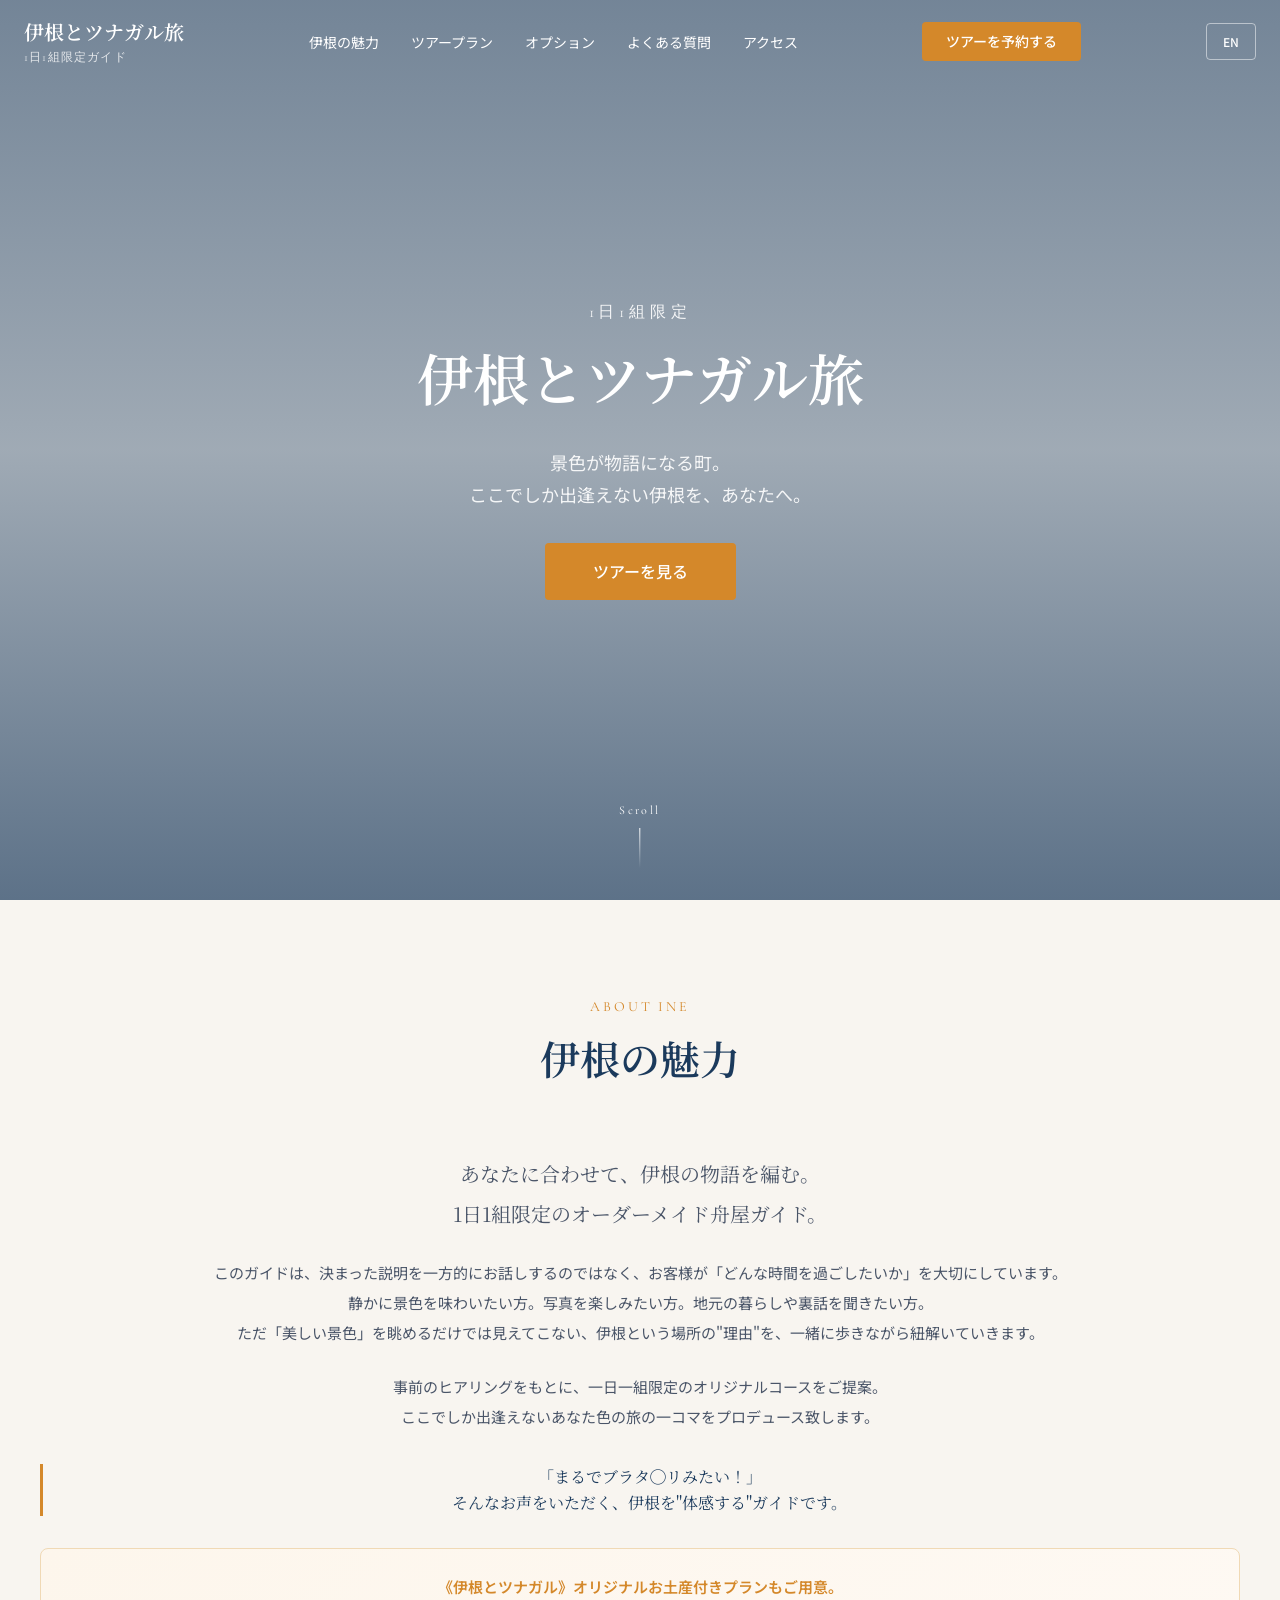
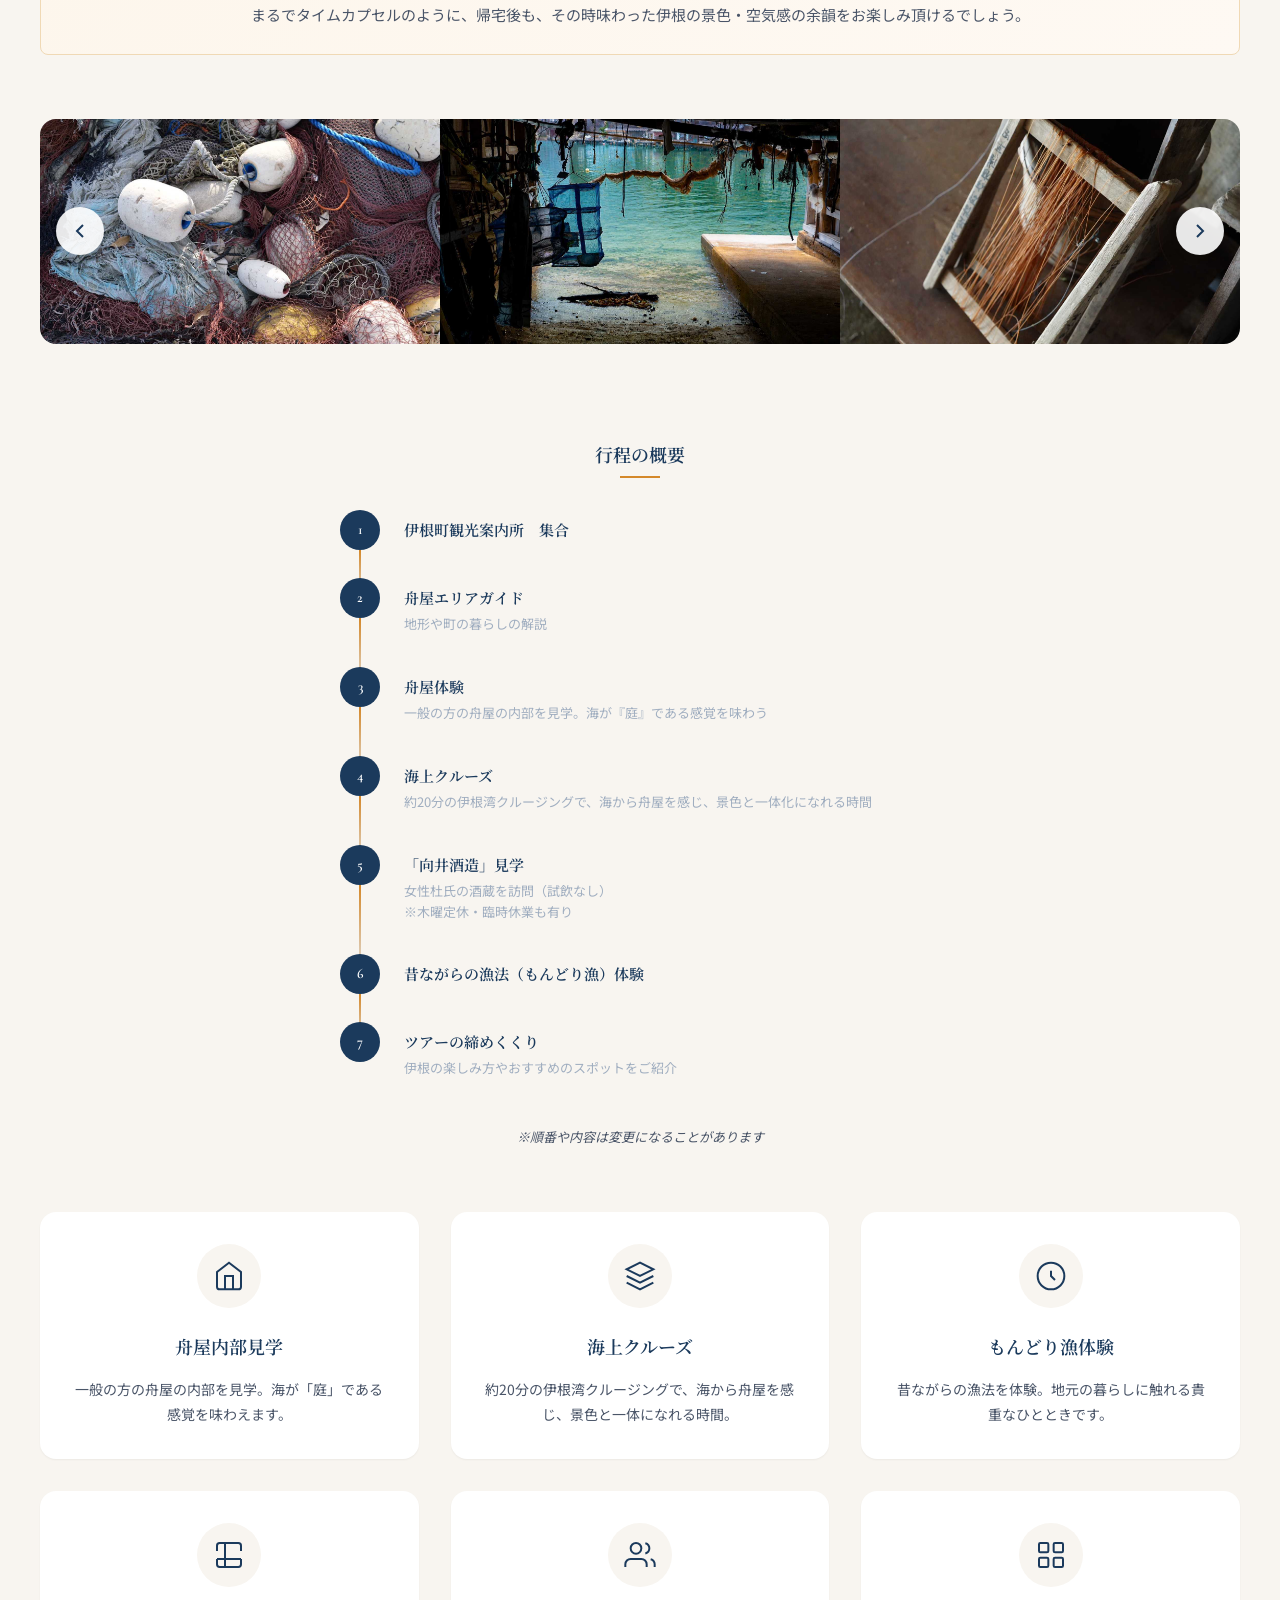
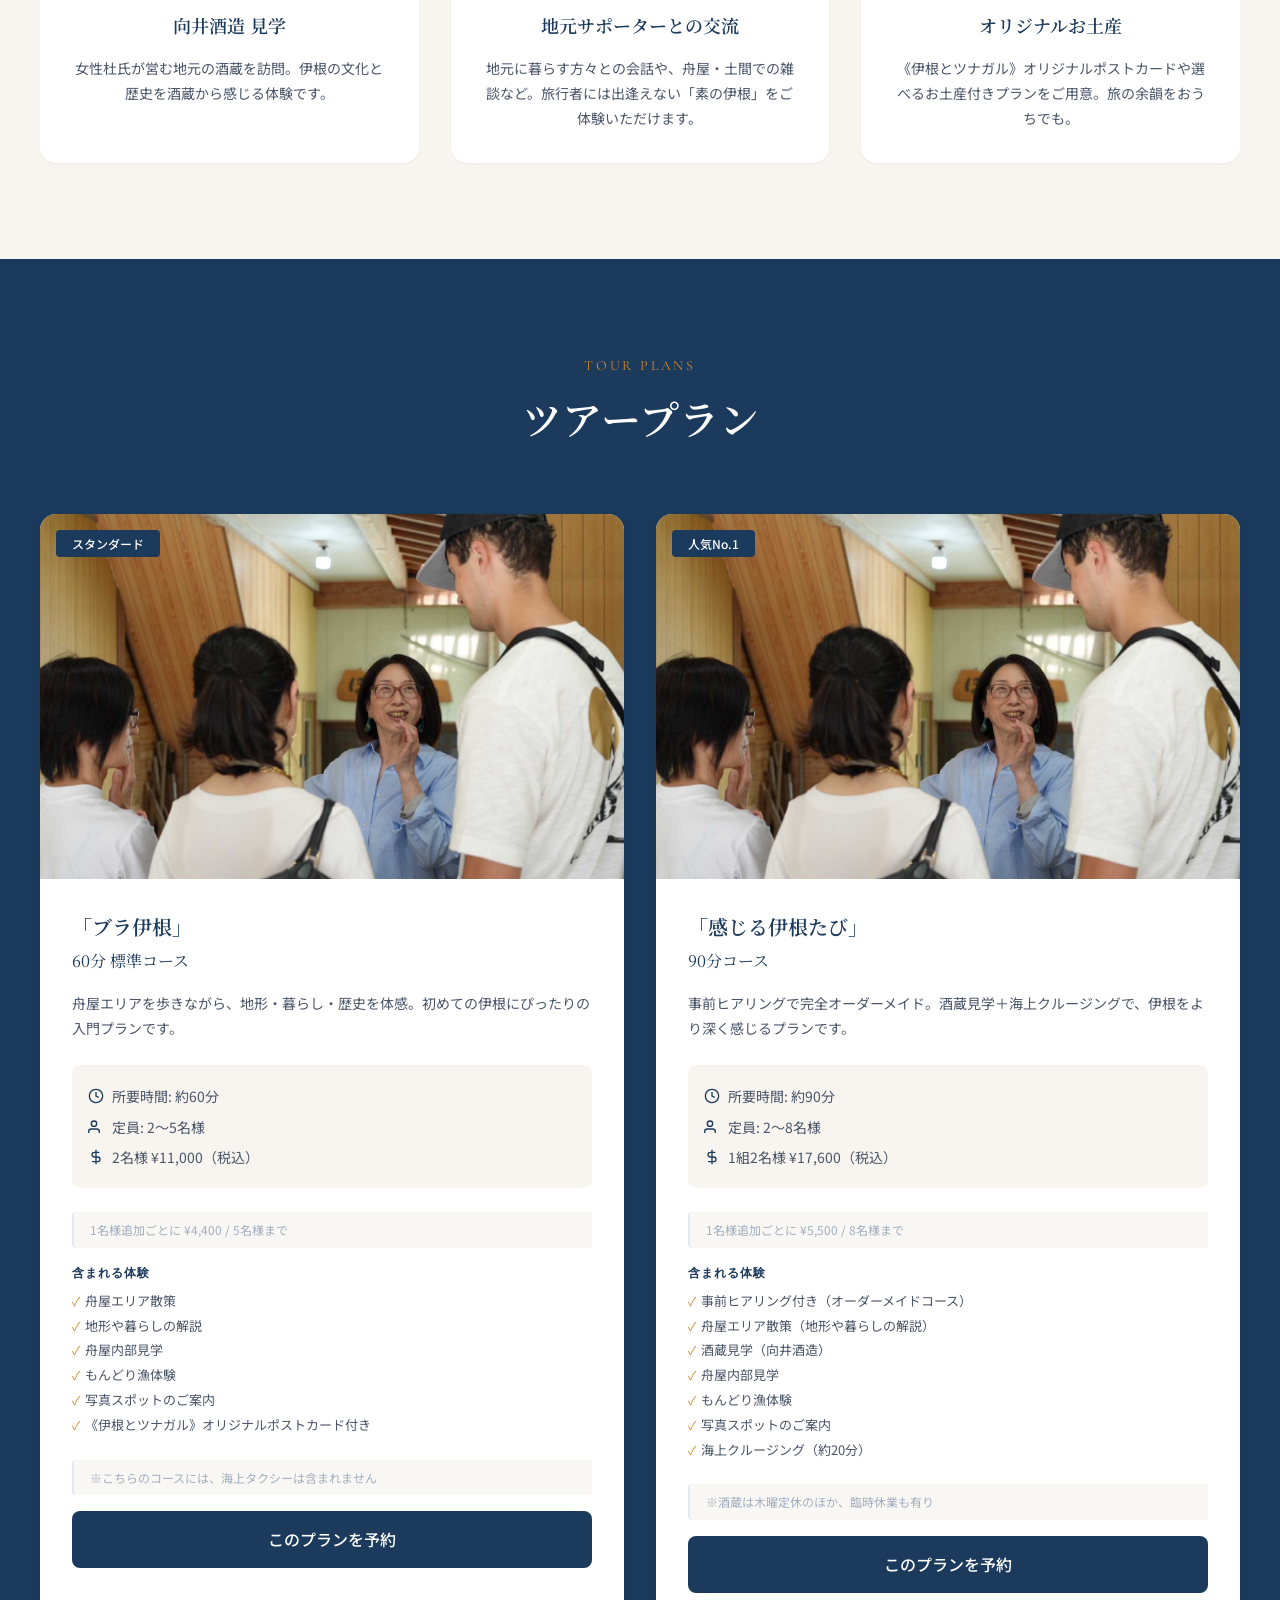
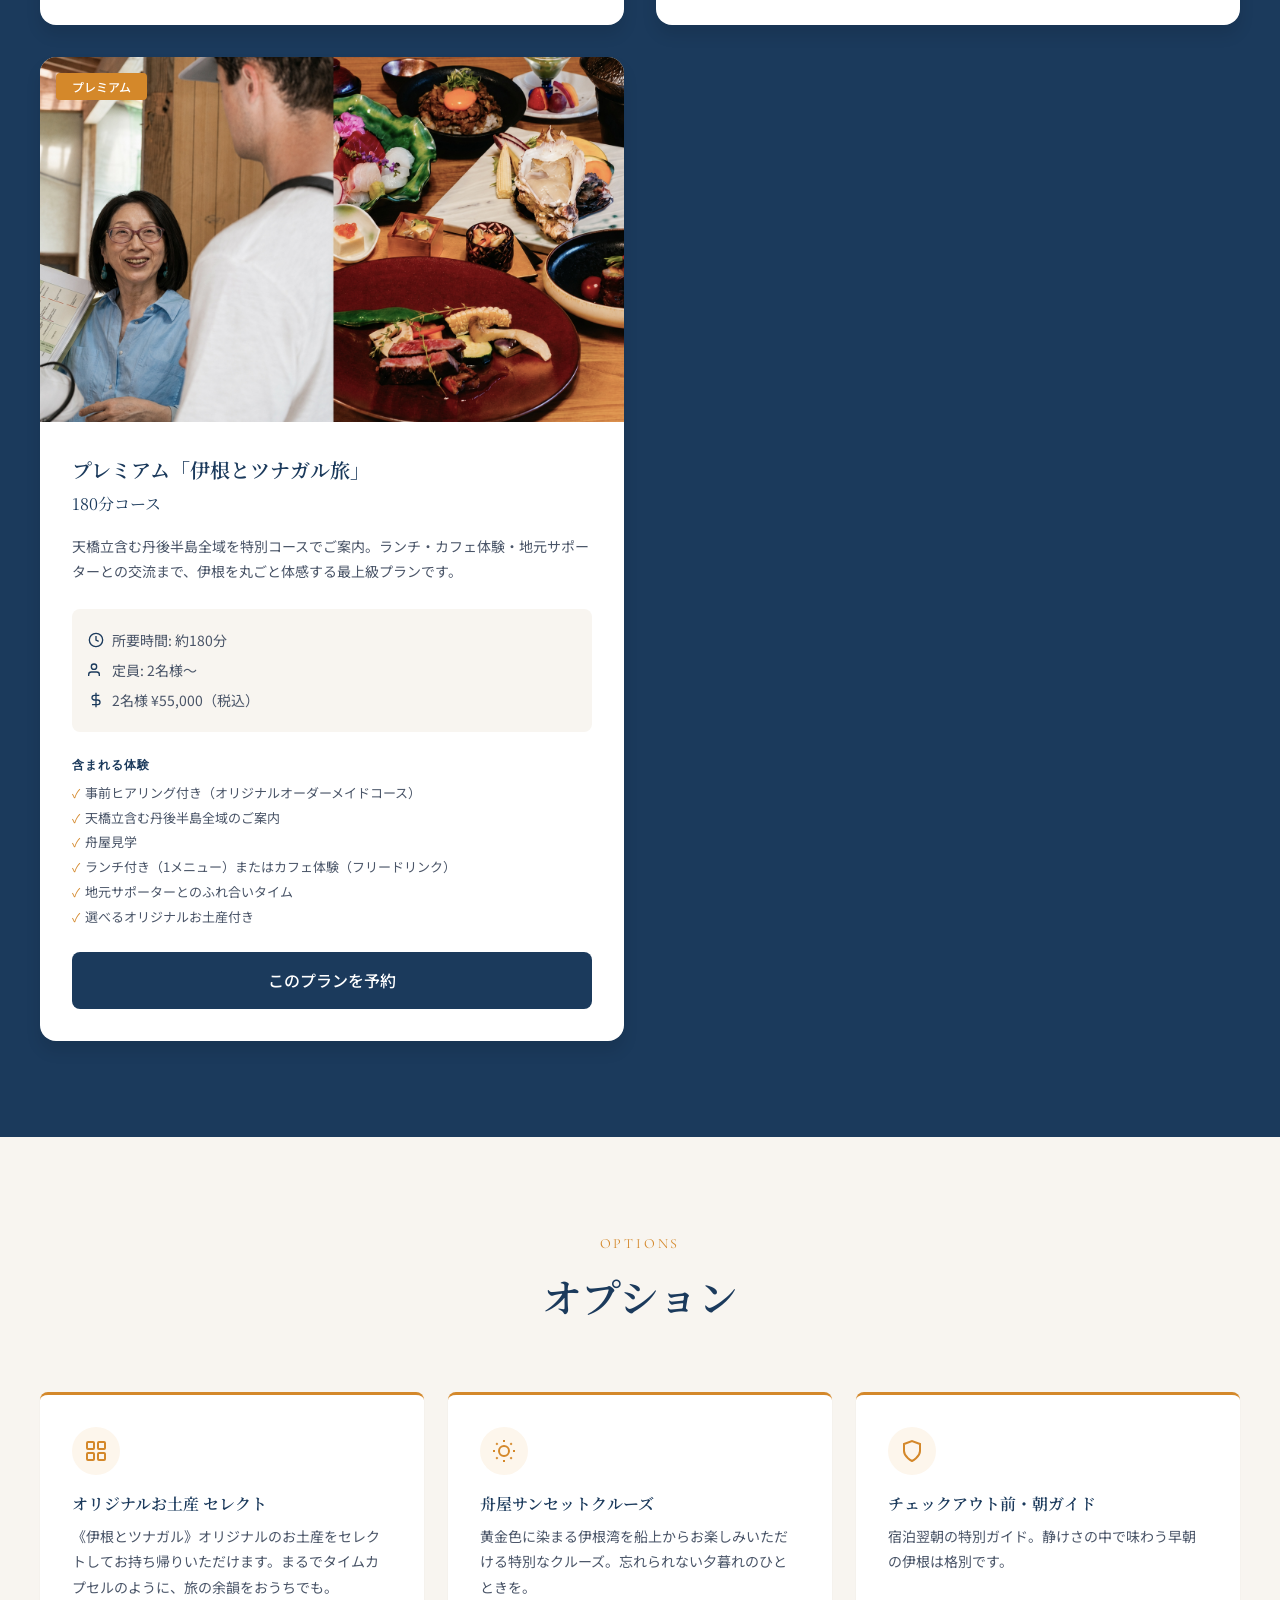
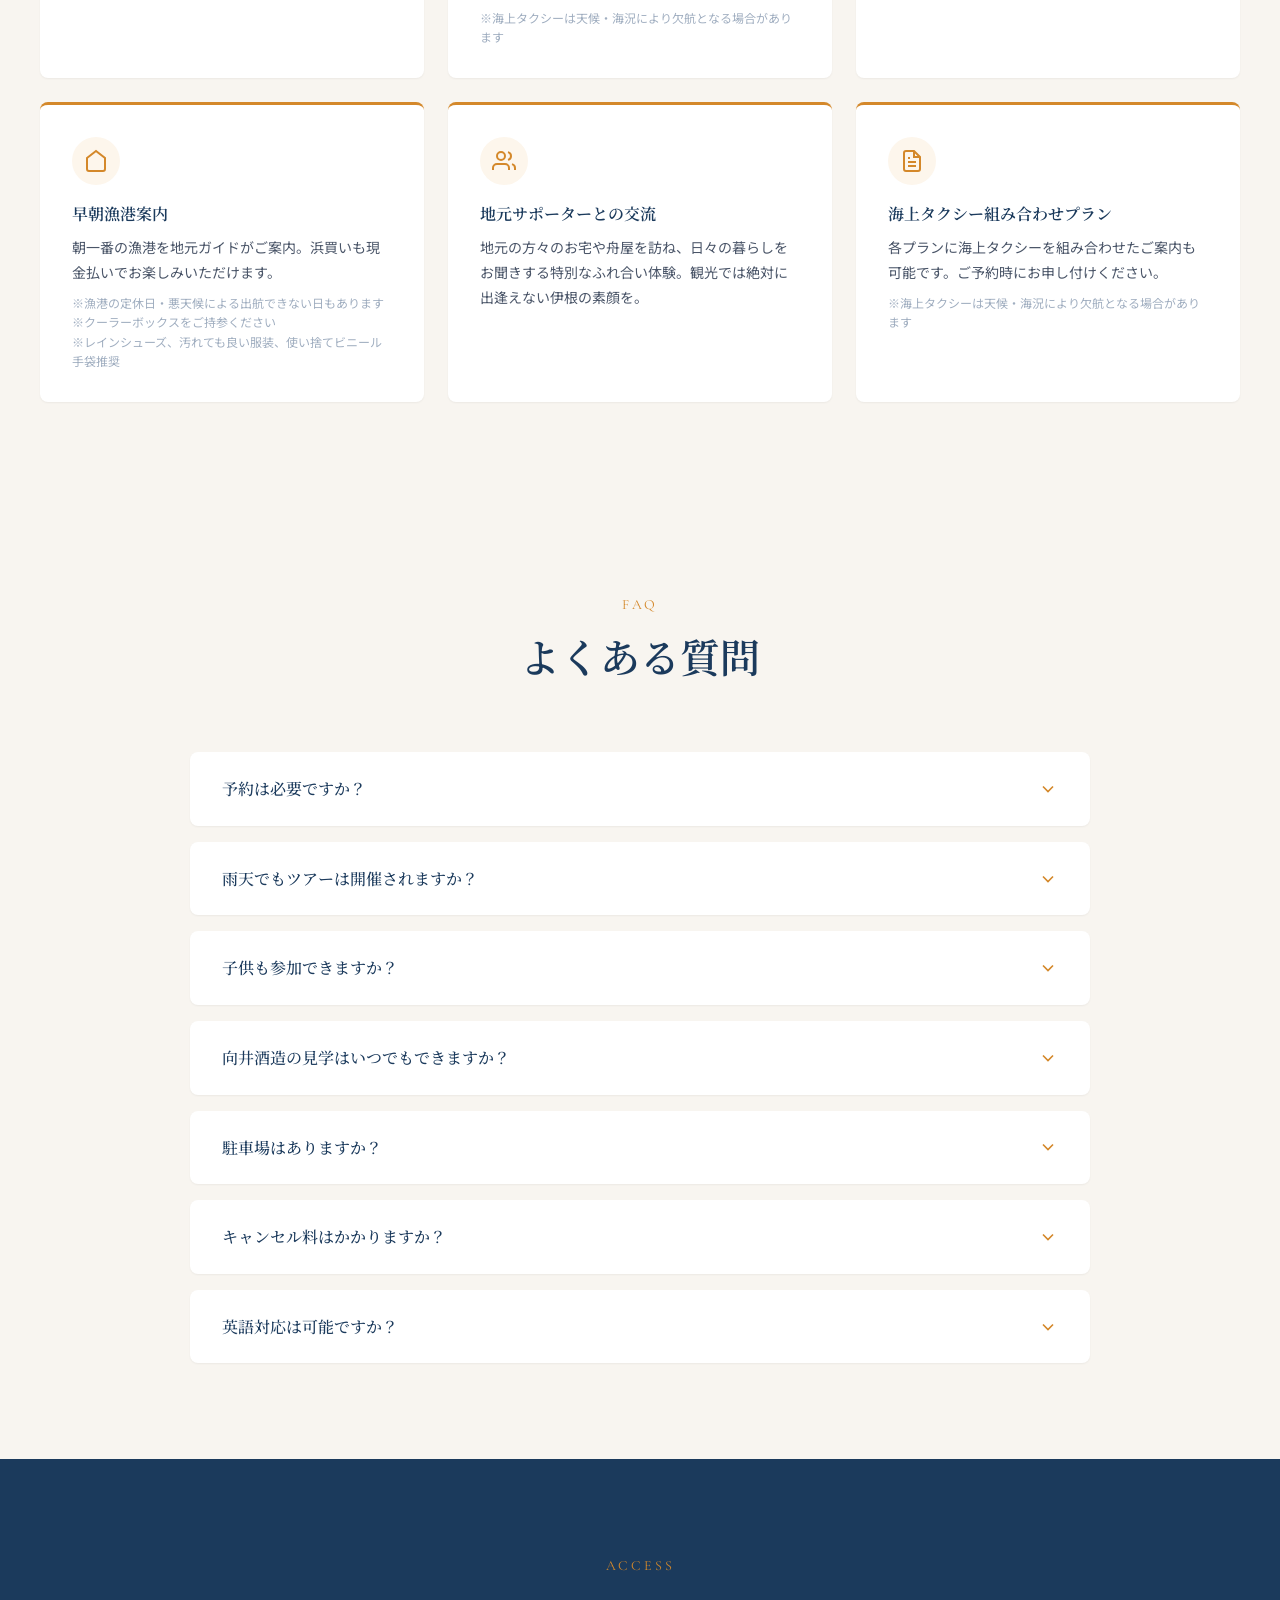
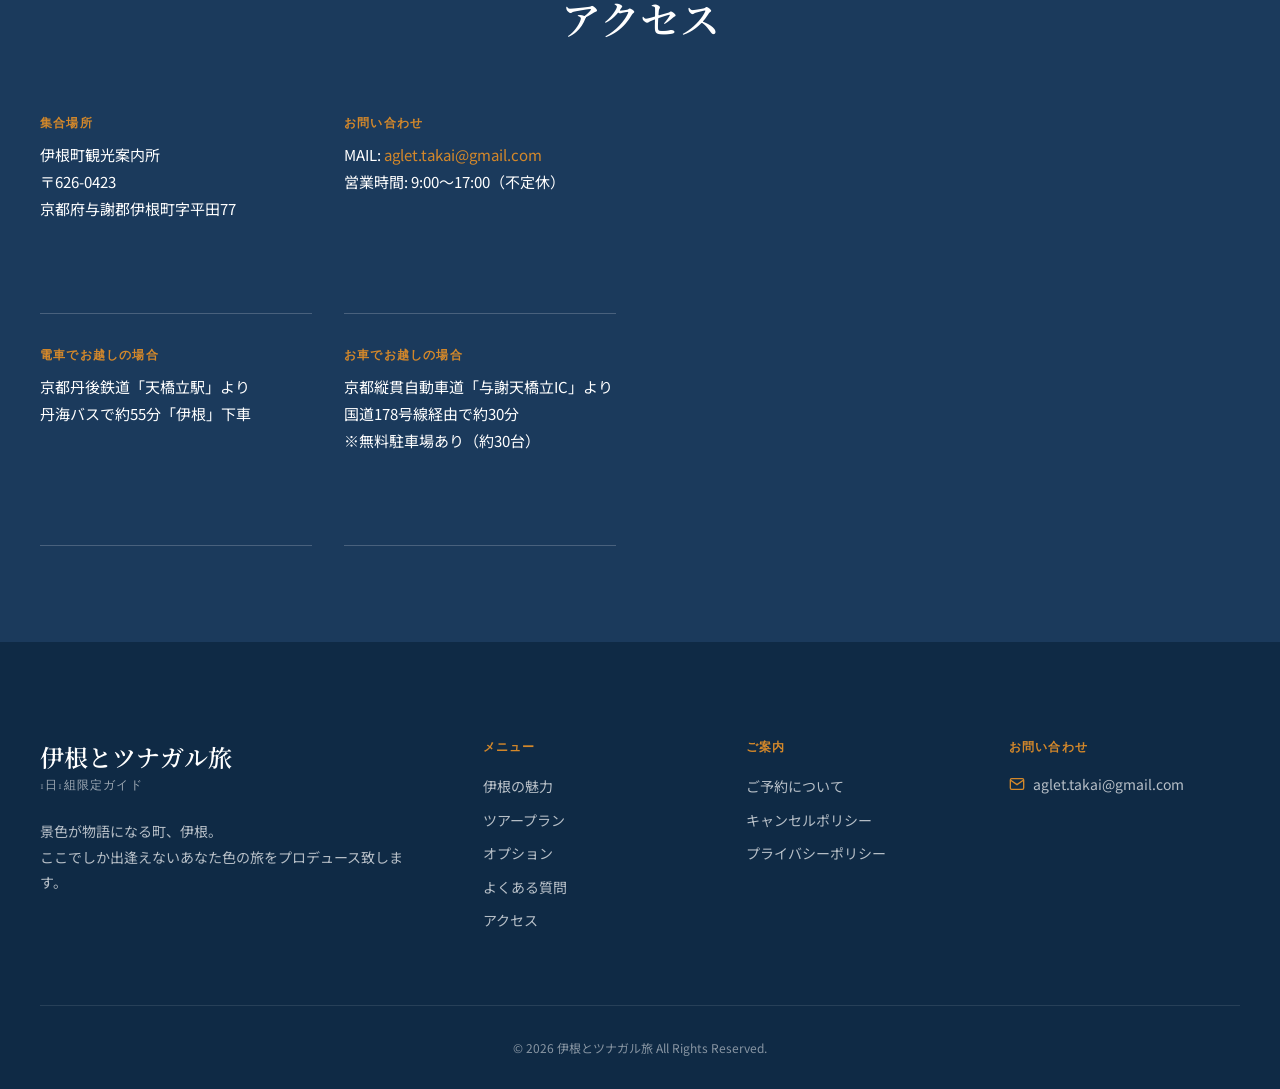
==== commit f841a21b: "修正内容のメモ" ====
--- a/index.html
+++ b/index.html
@@ -5,6 +5,7 @@
   <meta name="viewport" content="width=device-width, initial-scale=1.0">
   <title>伊根とツナガル旅 | 伊根の舟屋オーダーメイドガイドツアー</title>
   <meta name="description" content="景色が物語になる町、伊根。1日1組限定のオーダーメイドガイドで、ここでしか出逢えないあなただけの伊根をプロデュース。舟屋見学、海上クルーズ、もんどり漁体験など。">
+  <link rel="shortcut icon" href="/favicon.ico"> 
   <link rel="preconnect" href="https://fonts.googleapis.com">
   <link rel="preconnect" href="https://fonts.gstatic.com" crossorigin>
   <link href="https://fonts.googleapis.com/css2?family=Cormorant+Garamond:wght@400;500;600&family=Noto+Sans+JP:wght@400;500;700&family=Noto+Serif+JP:wght@400;500;600;700&display=swap" rel="stylesheet">
@@ -250,19 +251,19 @@
   {
     "@context": "https://schema.org",
     "@type": "WebSite",
-    "@id": "https://ine-psi.vercel.app/#website",
-    "url": "https://ine-psi.vercel.app/",
+    "@id": "https://ineguide.com/#website",
+    "url": "https://ineguide.com/",
     "name": "伊根とツナガル旅",
     "description": "景色が物語になる町、伊根。1日1組限定のオーダーメイドガイドで、ここでしか出逢えないあなただけの伊根をプロデュース。",
     "inLanguage": ["ja", "en"],
     "publisher": {
-      "@id": "https://ine-psi.vercel.app/#business"
+      "@id": "https://ineguide.com/#business"
     },
     "potentialAction": {
       "@type": "SearchAction",
       "target": {
         "@type": "EntryPoint",
-        "urlTemplate": "https://ine-psi.vercel.app/?s={search_term_string}"
+        "urlTemplate": "https://ineguide.com/?s={search_term_string}"
       },
       "query-input": "required name=search_term_string"
     }
@@ -274,15 +275,14 @@
   {
     "@context": "https://schema.org",
     "@type": ["LocalBusiness", "TouristInformationCenter"],
-    "@id": "https://ine-psi.vercel.app/#business",
+    "@id": "https://ineguide.com/#business",
     "name": "伊根とツナガル旅",
     "alternateName": "Ine Tsunagaru Journey",
     "description": "1日1組限定のオーダーメイド舟屋ガイド。事前ヒアリングをもとに、あなただけのオリジナルコースをご提案します。舟屋内部見学・海上クルーズ・もんどり漁体験・向井酒造見学など。",
-    "url": "https://ine-psi.vercel.app/",
-    "logo": "https://ine-psi.vercel.app/img/logo.png",
-    "image": "https://ine-psi.vercel.app/img/ine_gallery01.jpg",
-    "telephone": "+81-772-32-0277",
-    "email": "info@ine-funaya.jp",
+    "url": "https://ineguide.com/",
+    "logo": "https://ineguide.com/img/logo.png",
+    "image": "https://ineguide.com/img/ine_gallery01.jpg",
+    "email": "aglet.takai@gmail.com",
     "address": {
       "@type": "PostalAddress",
       "streetAddress": "伊根町字平田77",
@@ -316,7 +316,7 @@
     },
     "hasMap": "https://maps.google.com/?q=35.6833,135.2667",
     "sameAs": [
-      "https://ine-psi.vercel.app/en/"
+      "https://ineguide.com/en/"
     ],
     "knowsLanguage": ["ja", "en"],
     "availableLanguage": [
@@ -354,16 +354,16 @@
     "@graph": [
       {
         "@type": "TouristTrip",
-        "@id": "https://ine-psi.vercel.app/#plan-a",
+        "@id": "https://ineguide.com/#plan-a",
         "name": "「ブラ伊根」60分 標準コース",
         "description": "舟屋エリアを歩きながら、地形・暮らし・歴史を体感。初めての伊根にぴったりの入門プランです。舟屋内部見学・もんどり漁体験・写真スポット案内・オリジナルポストカード付き。海上タクシーは含まれません。",
-        "url": "https://ine-psi.vercel.app/#plans",
+        "url": "https://ineguide.com/#plans",
         "image": "https://images.unsplash.com/photo-1551632811-561732d1e306?w=600&q=80",
         "touristType": [
           { "@type": "Audience", "audienceType": "旅行者" },
           { "@type": "Audience", "audienceType": "伊根初訪問者" }
         ],
-        "provider": { "@id": "https://ine-psi.vercel.app/#business" },
+        "provider": { "@id": "https://ineguide.com/#business" },
         "itinerary": {
           "@type": "ItemList",
           "itemListElement": [
@@ -387,8 +387,8 @@
           },
           "availability": "https://schema.org/InStock",
           "validFrom": "2025-01-01",
-          "url": "https://ine-psi.vercel.app/#plans",
-          "seller": { "@id": "https://ine-psi.vercel.app/#business" }
+          "url": "https://ineguide.com/#plans",
+          "seller": { "@id": "https://ineguide.com/#business" }
         },
         "duration": "PT60M",
         "maximumAttendeeCapacity": 5,
@@ -414,16 +414,16 @@
       },
       {
         "@type": "TouristTrip",
-        "@id": "https://ine-psi.vercel.app/#plan-b",
+        "@id": "https://ineguide.com/#plan-b",
         "name": "「感じる伊根たび」90分コース",
         "description": "事前ヒアリングで完全オーダーメイド。酒蔵見学（向井酒造）＋海上クルージング（約20分）で、伊根をより深く感じるプランです。最大8名様。※酒蔵は木曜定休・臨時休業あり。",
-        "url": "https://ine-psi.vercel.app/#plans",
+        "url": "https://ineguide.com/#plans",
         "image": "https://images.unsplash.com/photo-1530521954074-e64f6810b32d?w=600&q=80",
         "touristType": [
           { "@type": "Audience", "audienceType": "リピーター" },
           { "@type": "Audience", "audienceType": "伊根をより深く知りたい旅行者" }
         ],
-        "provider": { "@id": "https://ine-psi.vercel.app/#business" },
+        "provider": { "@id": "https://ineguide.com/#business" },
         "itinerary": {
           "@type": "ItemList",
           "itemListElement": [
@@ -449,8 +449,8 @@
           },
           "availability": "https://schema.org/InStock",
           "validFrom": "2025-01-01",
-          "url": "https://ine-psi.vercel.app/#plans",
-          "seller": { "@id": "https://ine-psi.vercel.app/#business" }
+          "url": "https://ineguide.com/#plans",
+          "seller": { "@id": "https://ineguide.com/#business" }
         },
         "duration": "PT90M",
         "maximumAttendeeCapacity": 8,
@@ -476,16 +476,16 @@
       },
       {
         "@type": "TouristTrip",
-        "@id": "https://ine-psi.vercel.app/#plan-c",
+        "@id": "https://ineguide.com/#plan-c",
         "name": "プレミアム「伊根とツナガル旅」180分コース",
         "description": "天橋立含む丹後半島全域を特別コースでご案内。ランチ・カフェ体験・地元サポーターとの交流まで、伊根を丸ごと体感する最上級プランです。選べるオリジナルお土産付き。",
-        "url": "https://ine-psi.vercel.app/#plans",
+        "url": "https://ineguide.com/#plans",
         "image": "https://images.unsplash.com/photo-1506905925346-21bda4d32df4?w=600&q=80",
         "touristType": [
           { "@type": "Audience", "audienceType": "プレミアム体験希望者" },
           { "@type": "Audience", "audienceType": "丹後半島を深く知りたい旅行者" }
         ],
-        "provider": { "@id": "https://ine-psi.vercel.app/#business" },
+        "provider": { "@id": "https://ineguide.com/#business" },
         "itinerary": {
           "@type": "ItemList",
           "itemListElement": [
@@ -510,8 +510,8 @@
           },
           "availability": "https://schema.org/InStock",
           "validFrom": "2025-01-01",
-          "url": "https://ine-psi.vercel.app/#plans",
-          "seller": { "@id": "https://ine-psi.vercel.app/#business" }
+          "url": "https://ineguide.com/#plans",
+          "seller": { "@id": "https://ineguide.com/#business" }
         },
         "duration": "PT180M",
         "inLanguage": ["ja", "en"],
@@ -541,7 +541,7 @@
   {
     "@context": "https://schema.org",
     "@type": "FAQPage",
-    "@id": "https://ine-psi.vercel.app/#faq",
+    "@id": "https://ineguide.com/#faq",
     "mainEntity": [
       {
         "@type": "Question",
@@ -613,37 +613,37 @@
         "@type": "ListItem",
         "position": 1,
         "name": "ホーム",
-        "item": "https://ine-psi.vercel.app/"
+        "item": "https://ineguide.com/"
       },
       {
         "@type": "ListItem",
         "position": 2,
         "name": "伊根の魅力",
-        "item": "https://ine-psi.vercel.app/#about"
+        "item": "https://ineguide.com/#about"
       },
       {
         "@type": "ListItem",
         "position": 3,
         "name": "ツアープラン",
-        "item": "https://ine-psi.vercel.app/#plans"
+        "item": "https://ineguide.com/#plans"
       },
       {
         "@type": "ListItem",
         "position": 4,
         "name": "オプション",
-        "item": "https://ine-psi.vercel.app/#options"
+        "item": "https://ineguide.com/#options"
       },
       {
         "@type": "ListItem",
         "position": 5,
         "name": "よくある質問",
-        "item": "https://ine-psi.vercel.app/#faq"
+        "item": "https://ineguide.com/#faq"
       },
       {
         "@type": "ListItem",
         "position": 6,
         "name": "アクセス",
-        "item": "https://ine-psi.vercel.app/#access"
+        "item": "https://ineguide.com/#access"
       }
     ]
   }
@@ -1250,7 +1250,7 @@
           <div class="access__group">
             <h3 class="access__label">お問い合わせ</h3>
             <p class="access__text">
-              TEL: <a href="tel:0772-32-0277">0772-32-0277</a><br>
+              MAIL: <a href="mailto:aglet.takai@gmail.com">aglet.takai@gmail.com</a><br>
               営業時間: 9:00〜17:00（不定休）
             </p>
           </div>
@@ -1317,18 +1317,18 @@
           <div class="footer__nav-group">
             <h4 class="footer__nav-title">お問い合わせ</h4>
             <ul class="footer__nav-list footer__nav-list--contact">
-              <li>
+              <!-- <li>
                 <svg width="16" height="16" viewBox="0 0 24 24" fill="none" stroke="currentColor" stroke-width="2">
                   <path d="M22 16.92v3a2 2 0 0 1-2.18 2 19.79 19.79 0 0 1-8.63-3.07 19.5 19.5 0 0 1-6-6 19.79 19.79 0 0 1-3.07-8.67A2 2 0 0 1 4.11 2h3a2 2 0 0 1 2 1.72c.127.96.361 1.903.7 2.81a2 2 0 0 1-.45 2.11L8.09 9.91a16 16 0 0 0 6 6l1.27-1.27a2 2 0 0 1 2.11-.45c.907.339 1.85.573 2.81.7A2 2 0 0 1 22 16.92z"/>
                 </svg>
-                <a href="tel:0772-32-0277">0772-32-0277</a>
-              </li>
+                <a href="tel:0772-00-0000">0772-00-0000</a>
+              </li> -->
               <li>
                 <svg width="16" height="16" viewBox="0 0 24 24" fill="none" stroke="currentColor" stroke-width="2">
                   <path d="M4 4h16c1.1 0 2 .9 2 2v12c0 1.1-.9 2-2 2H4c-1.1 0-2-.9-2-2V6c0-1.1.9-2 2-2z"/>
                   <polyline points="22,6 12,13 2,6"/>
                 </svg>
-                <a href="mailto:info@ine-funaya.jp">info@ine-funaya.jp</a>
+                <a href="mailto:aglet.takai@gmail.com">aglet.takai@gmail.com</a>
               </li>
             </ul>
           </div>
@@ -1336,7 +1336,7 @@
       </div>
 
       <div class="footer__bottom">
-        <p class="footer__copyright">&copy; 2025 伊根とツナガル旅 All Rights Reserved.</p>
+        <p class="footer__copyright">&copy; 2026 伊根とツナガル旅 All Rights Reserved.</p>
       </div>
     </div>
   </footer>
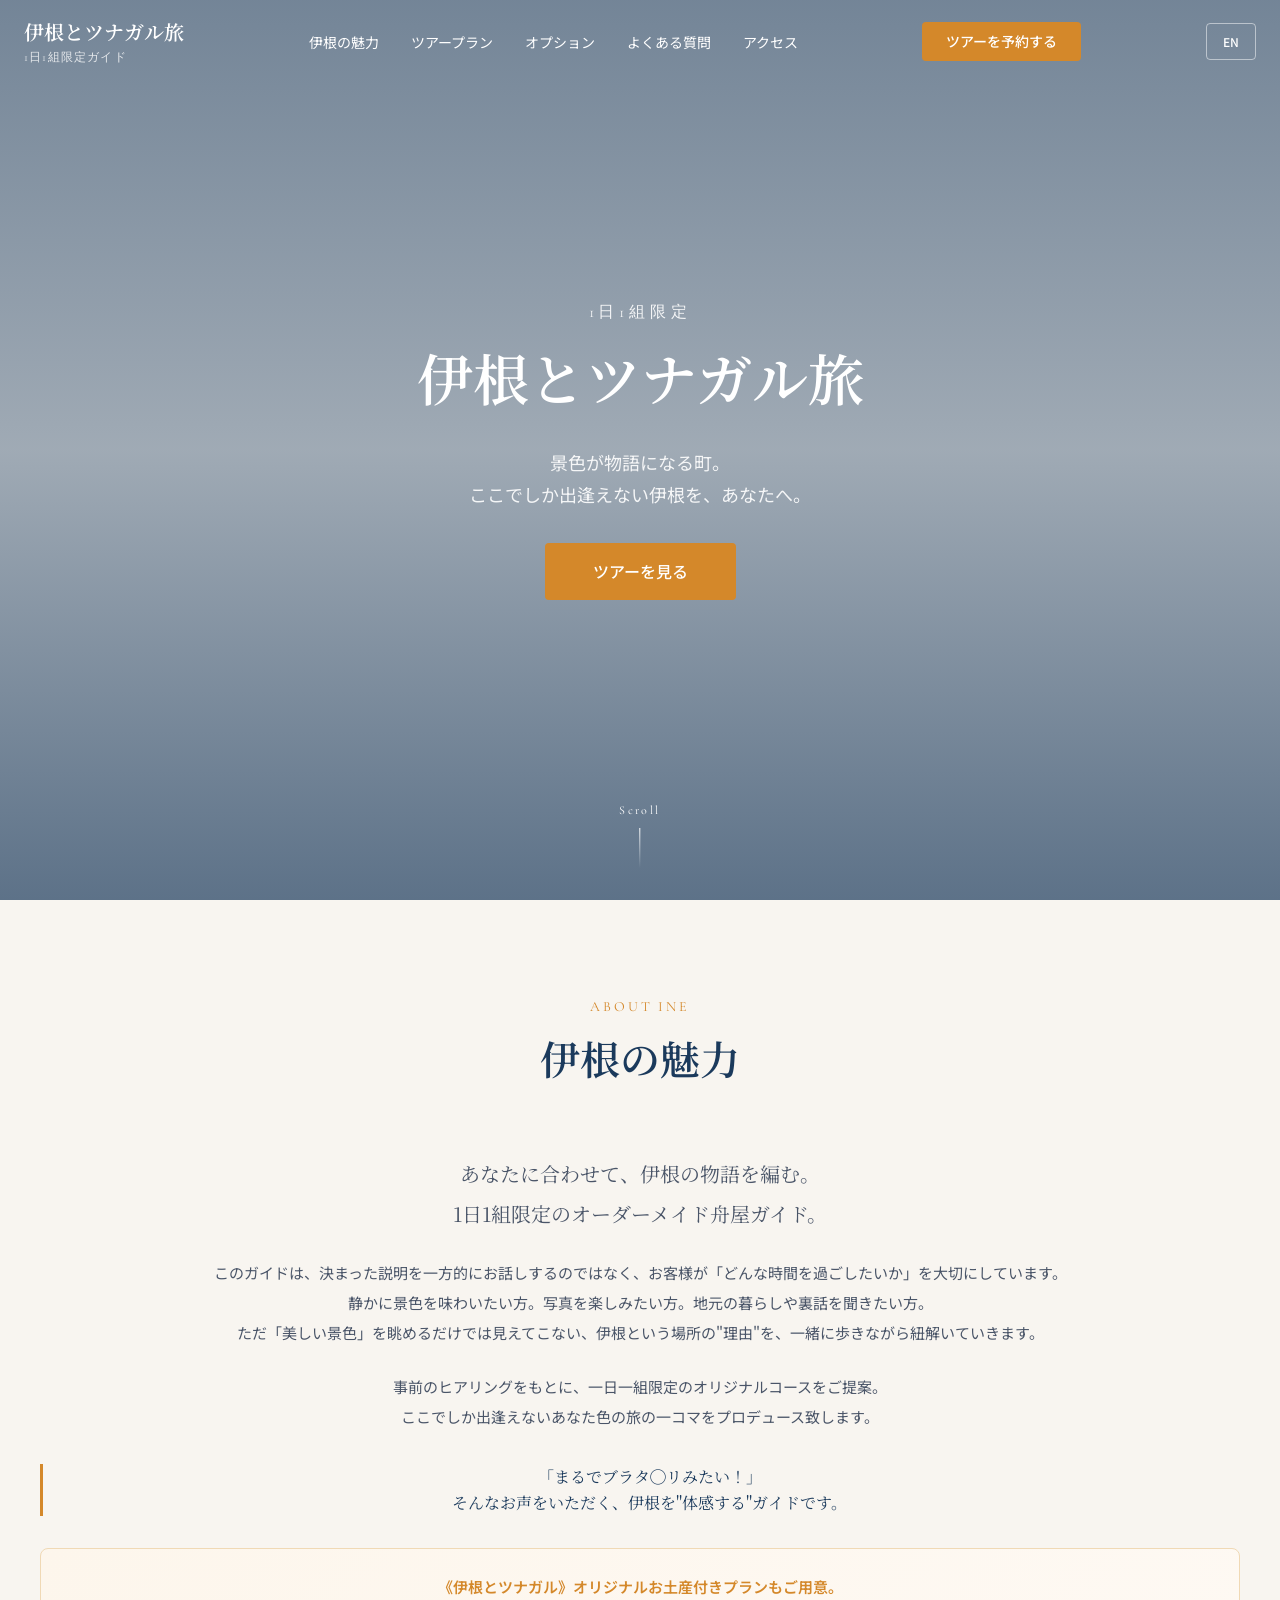
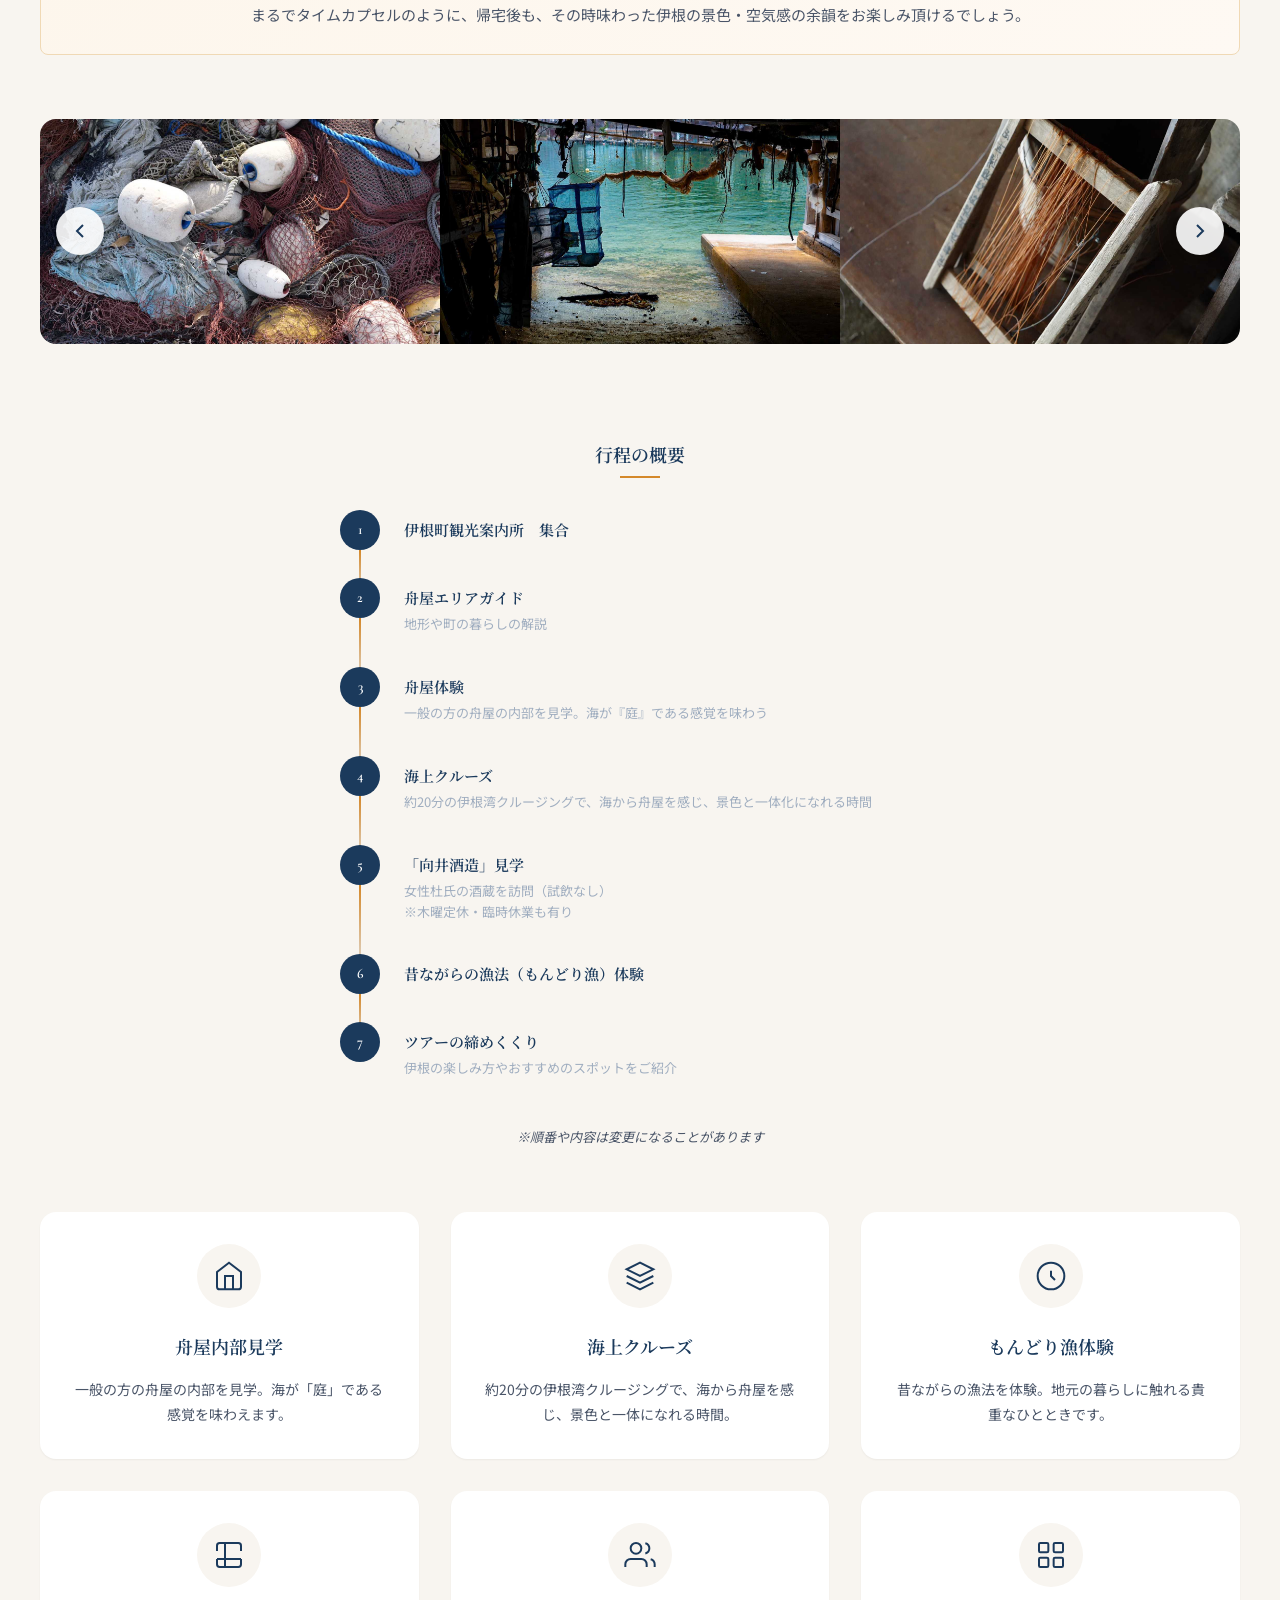
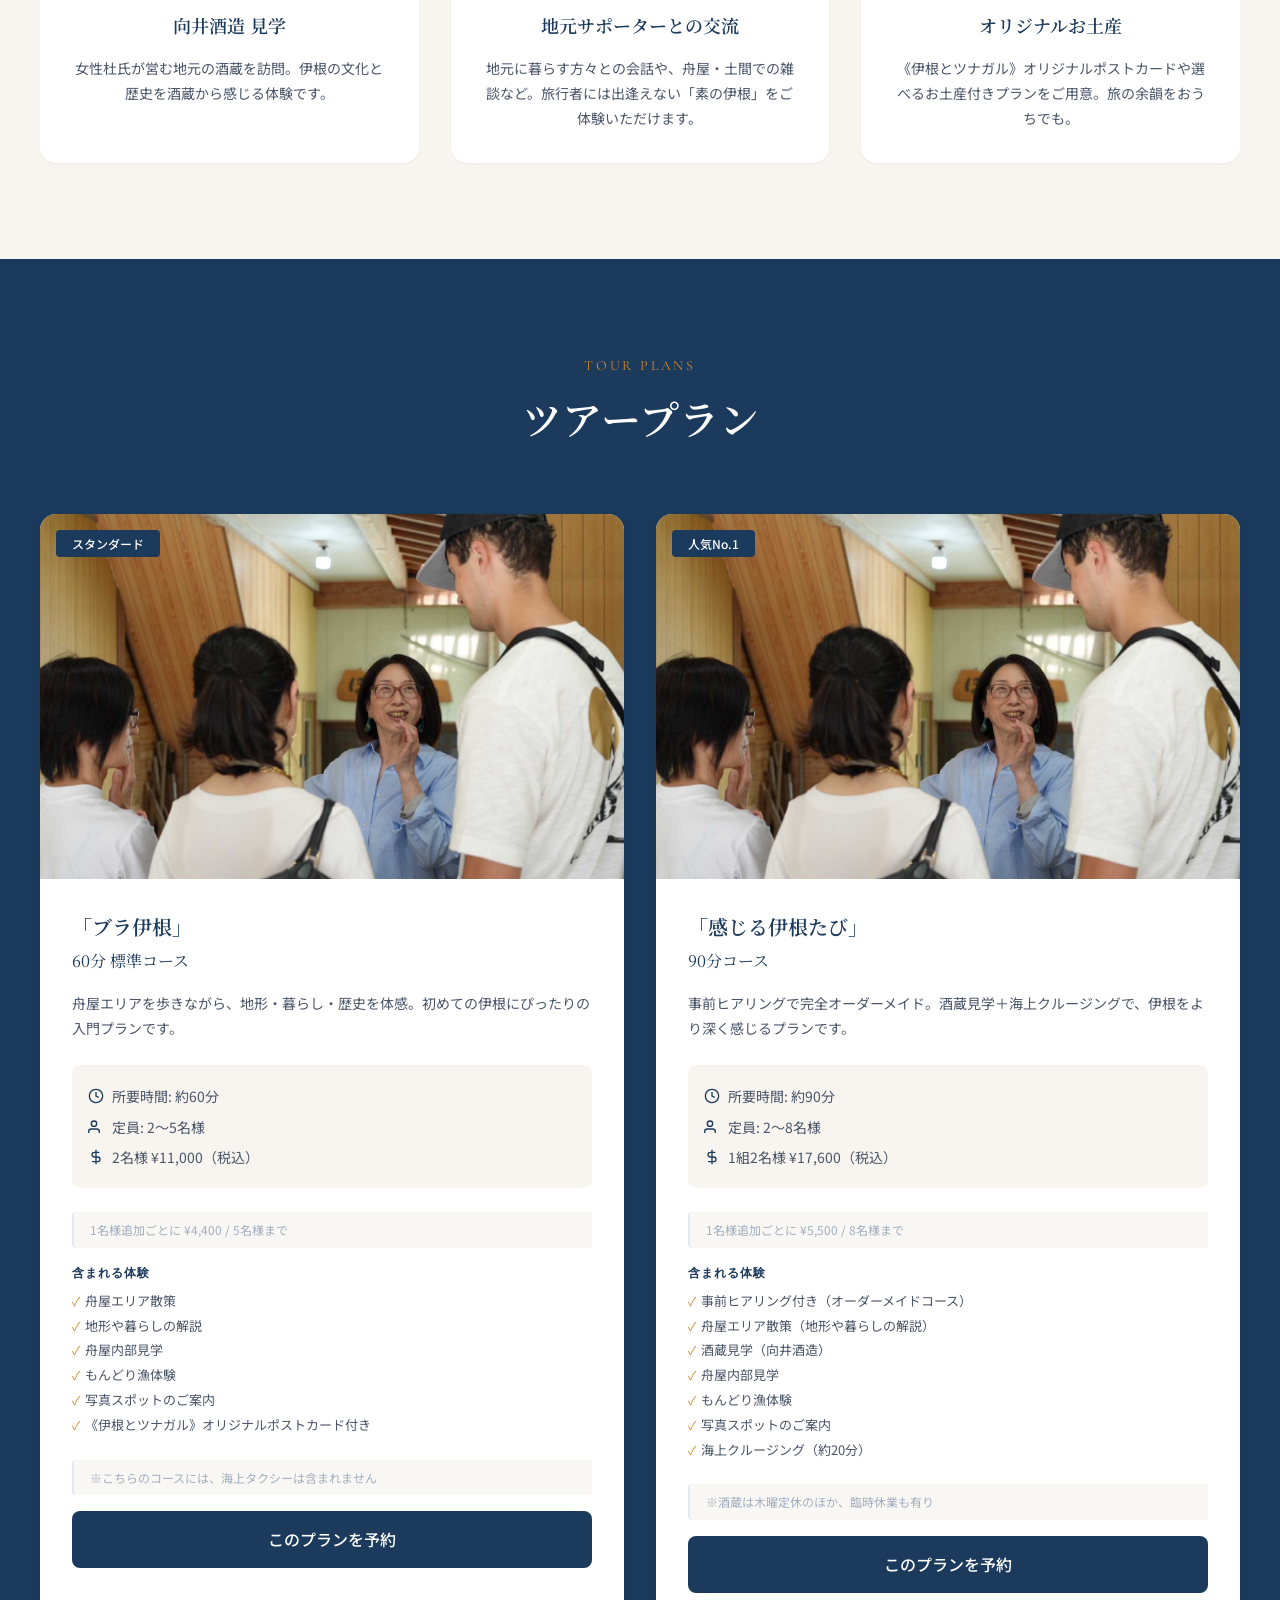
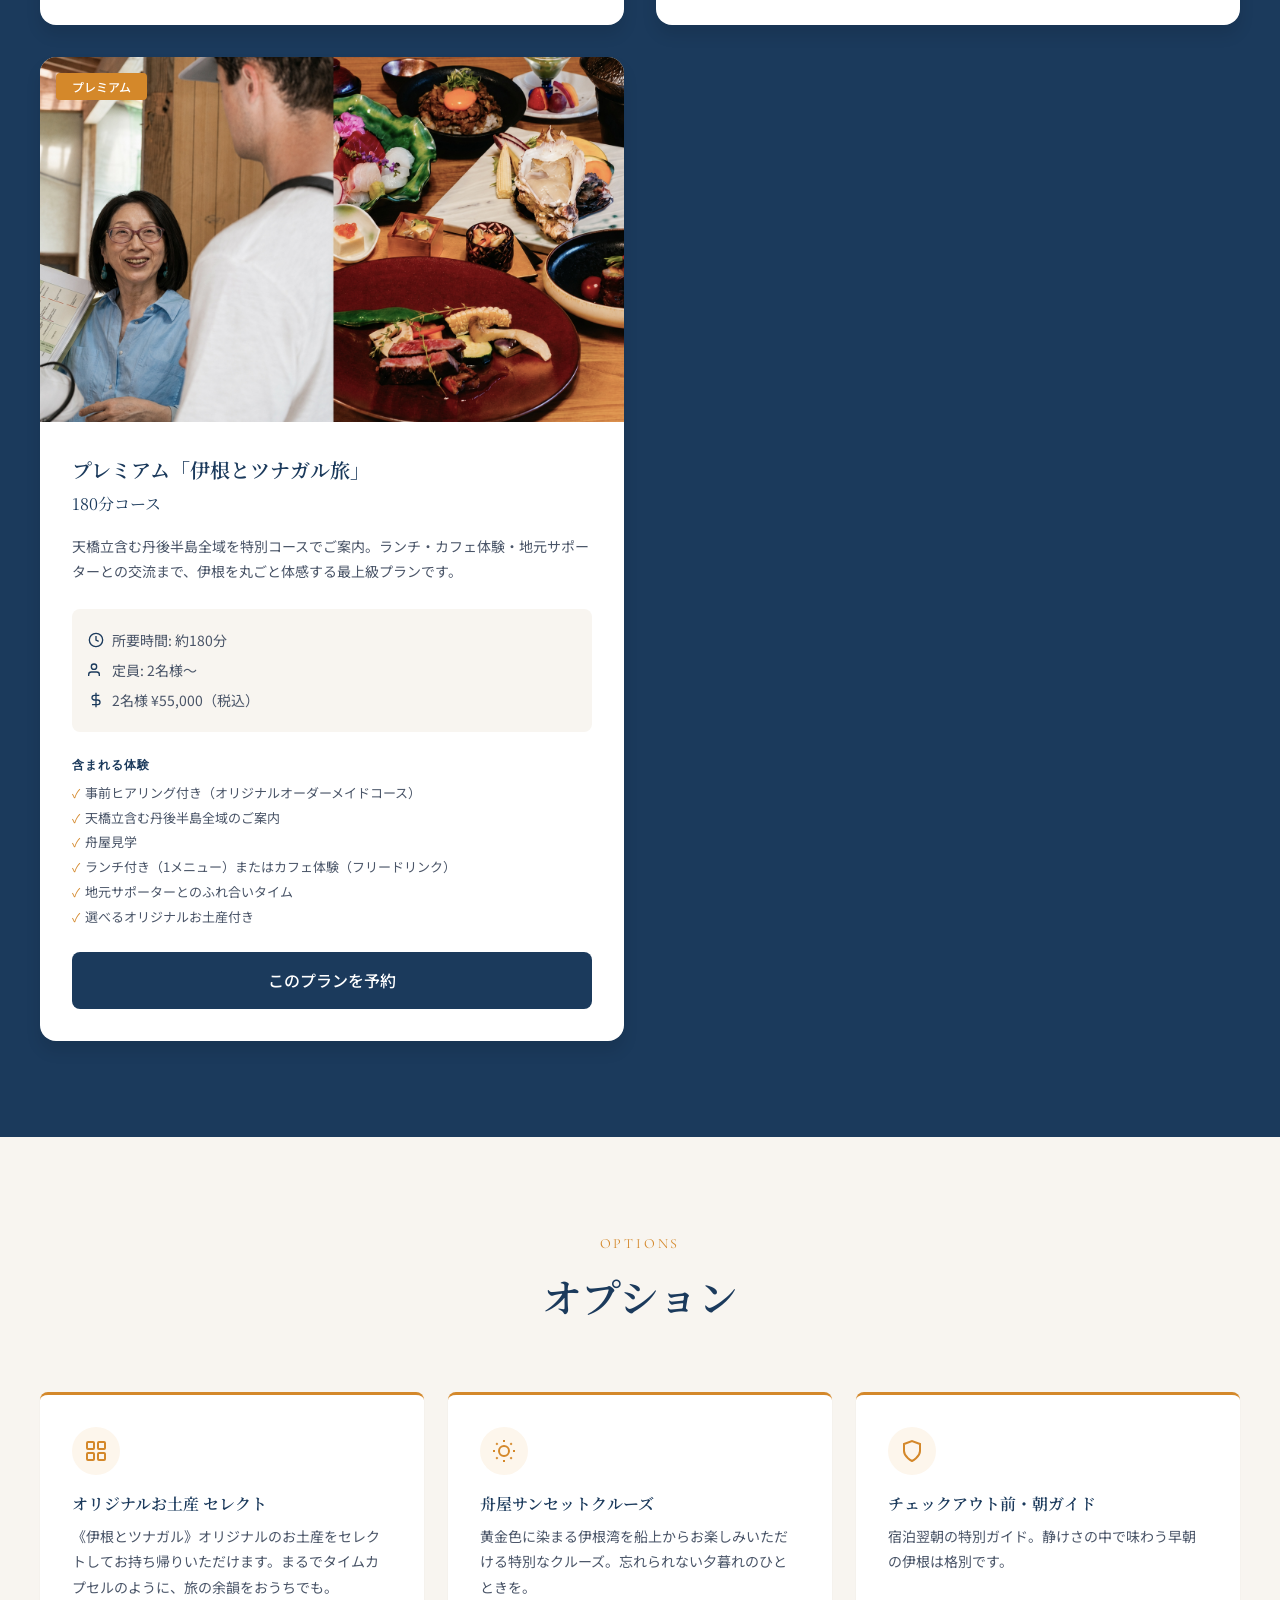
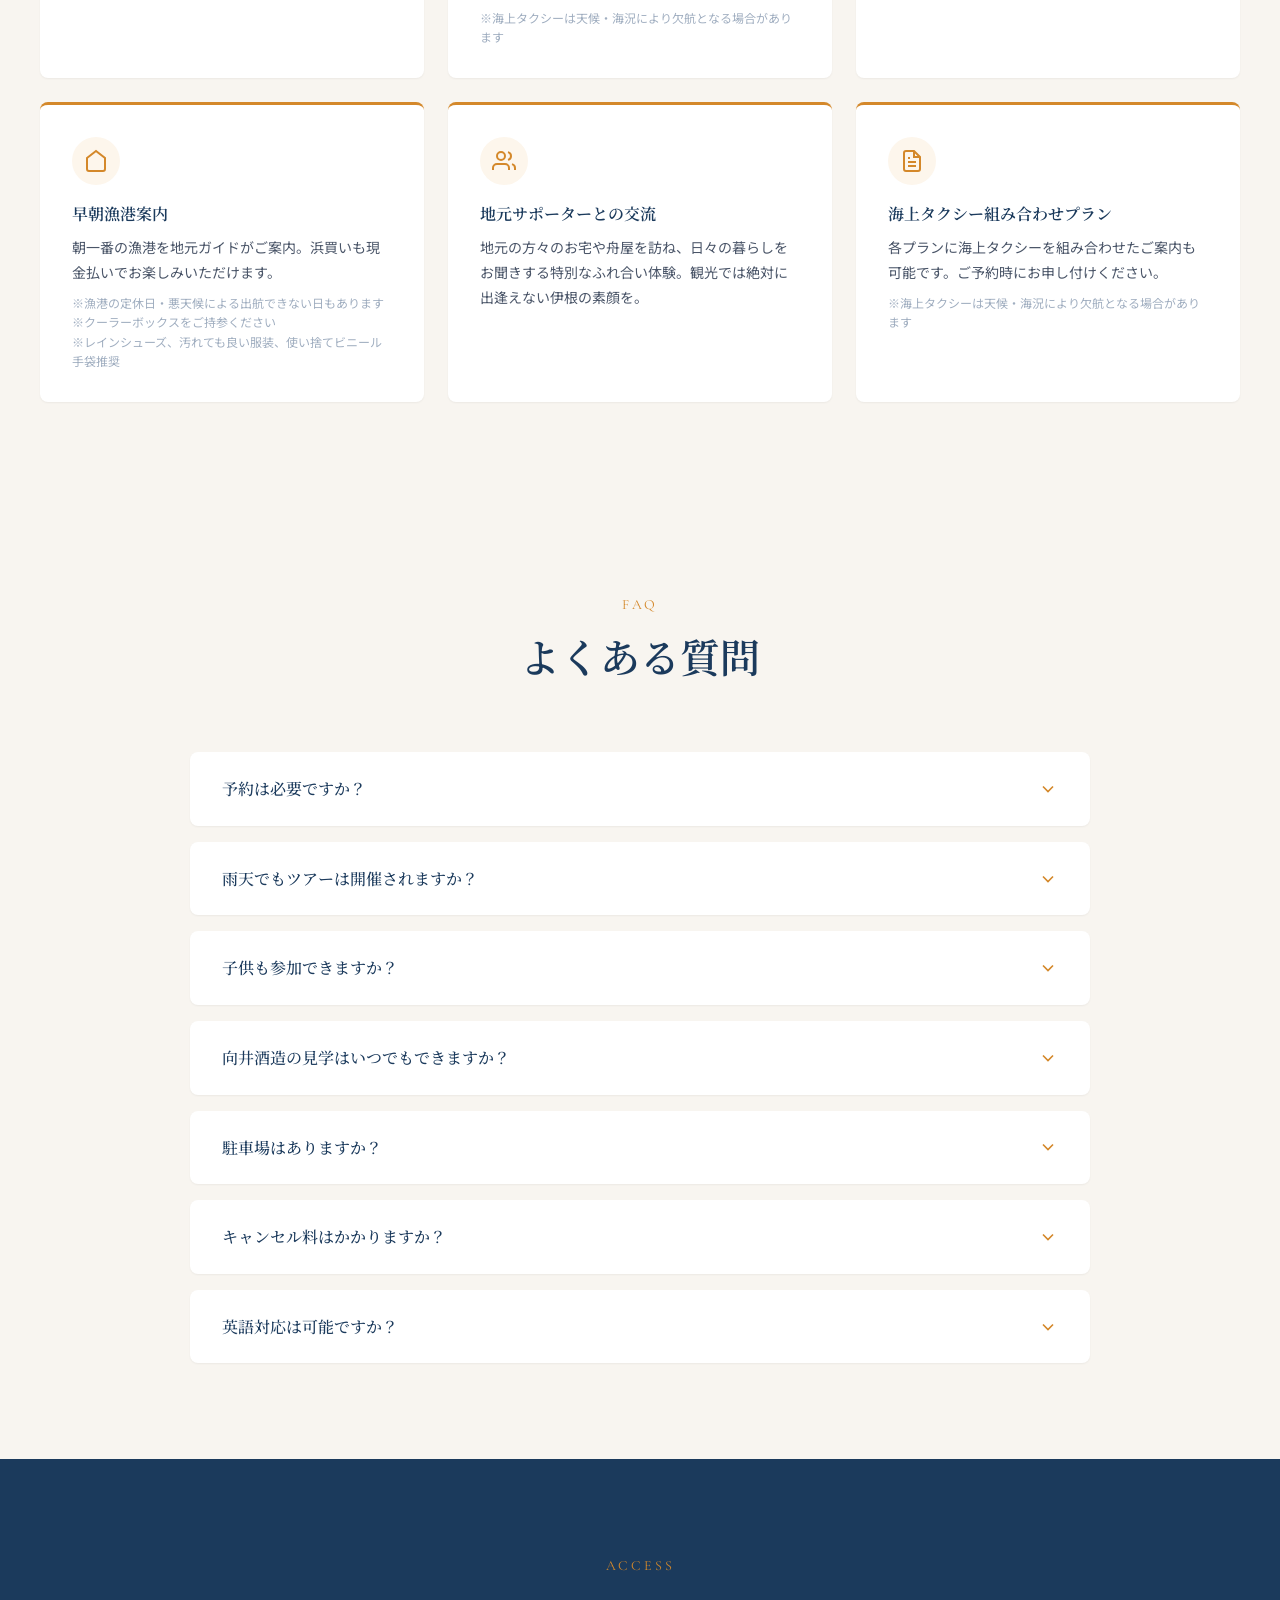
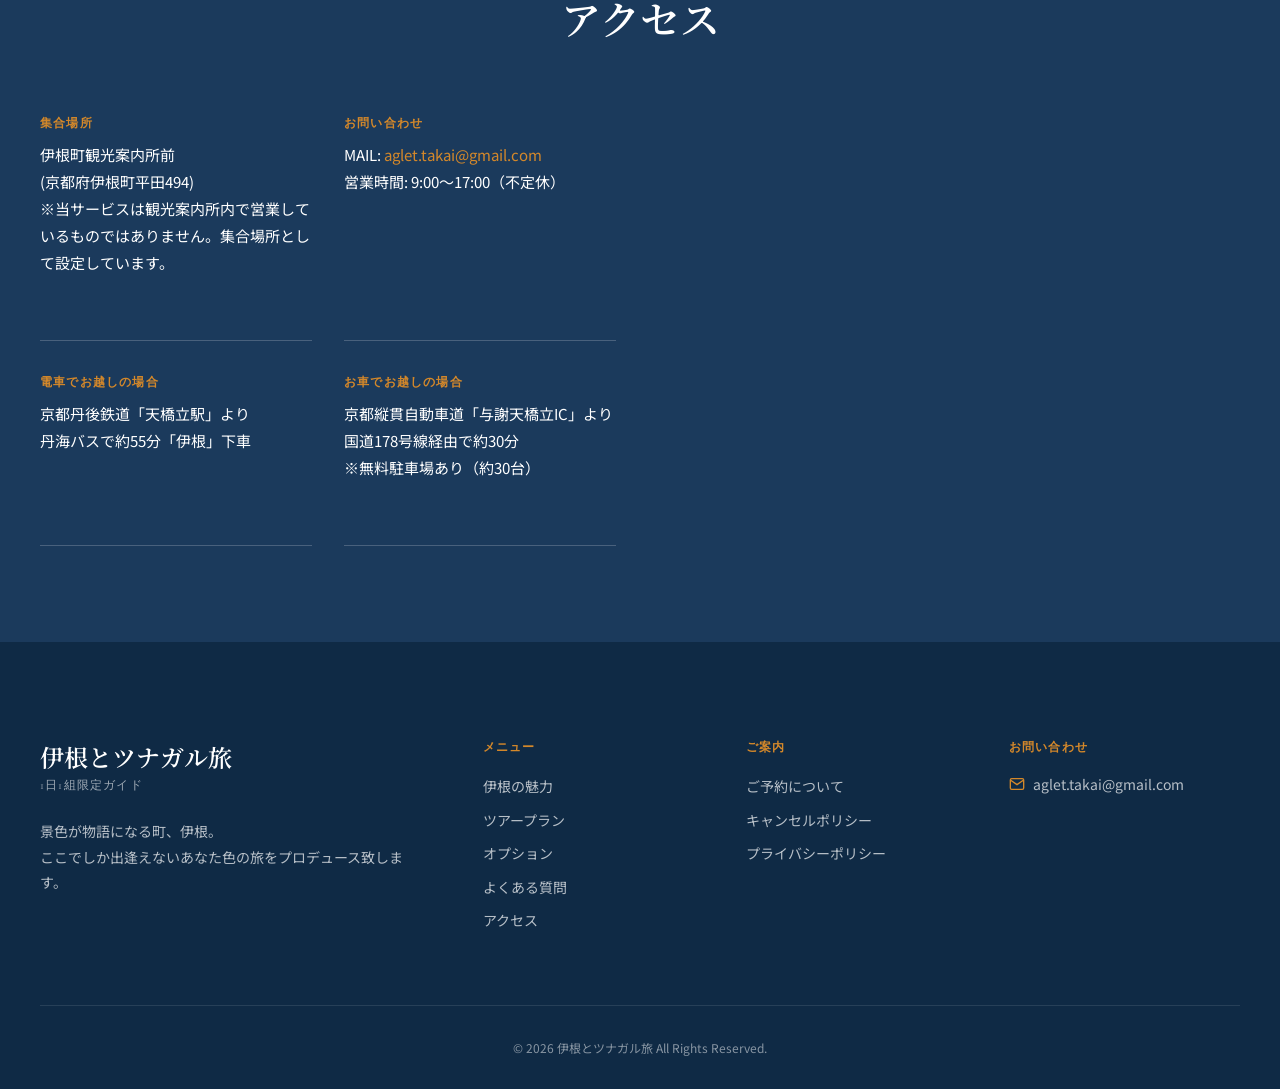
==== commit 65ebc2a9: "修正内容のメモ" ====
--- a/index.html
+++ b/index.html
@@ -11,7 +11,13 @@
   <link href="https://fonts.googleapis.com/css2?family=Cormorant+Garamond:wght@400;500;600&family=Noto+Sans+JP:wght@400;500;700&family=Noto+Serif+JP:wght@400;500;600;700&display=swap" rel="stylesheet">
   <link rel="stylesheet" href="styles.css">
 
-  <!-- GTM（アナリティクス、クラリティ）コード設置予定 -->
+<!-- Google Tag Manager -->
+<script>(function(w,d,s,l,i){w[l]=w[l]||[];w[l].push({'gtm.start':
+new Date().getTime(),event:'gtm.js'});var f=d.getElementsByTagName(s)[0],
+j=d.createElement(s),dl=l!='dataLayer'?'&l='+l:'';j.async=true;j.src=
+'https://www.googletagmanager.com/gtm.js?id='+i+dl;f.parentNode.insertBefore(j,f);
+})(window,document,'script','dataLayer','GTM-T5XVK6HF');</script>
+<!-- End Google Tag Manager -->
  
   <style>
     /* ===== 追加スタイル ===== */
@@ -651,7 +657,11 @@
   
 </head>
 <body>
-
+<!-- Google Tag Manager (noscript) -->
+<noscript><iframe src="https://www.googletagmanager.com/ns.html?id=GTM-T5XVK6HF"
+height="0" width="0" style="display:none;visibility:hidden"></iframe></noscript>
+<!-- End Google Tag Manager (noscript) -->
+ 
   <!-- ========================================
        HEADER
        ======================================== -->
@@ -1245,7 +1255,9 @@
         <div class="access__info">
           <div class="access__group">
             <h3 class="access__label">集合場所</h3>
-            <p class="access__text">伊根町観光案内所<br>〒626-0423<br>京都府与謝郡伊根町字平田77</p>
+            <p class="access__text">伊根町観光案内所前
+<br>(京都府伊根町平田494)
+<br>※当サービスは観光案内所内で営業しているものではありません。集合場所として設定しています。</p>
           </div>
           <div class="access__group">
             <h3 class="access__label">お問い合わせ</h3>
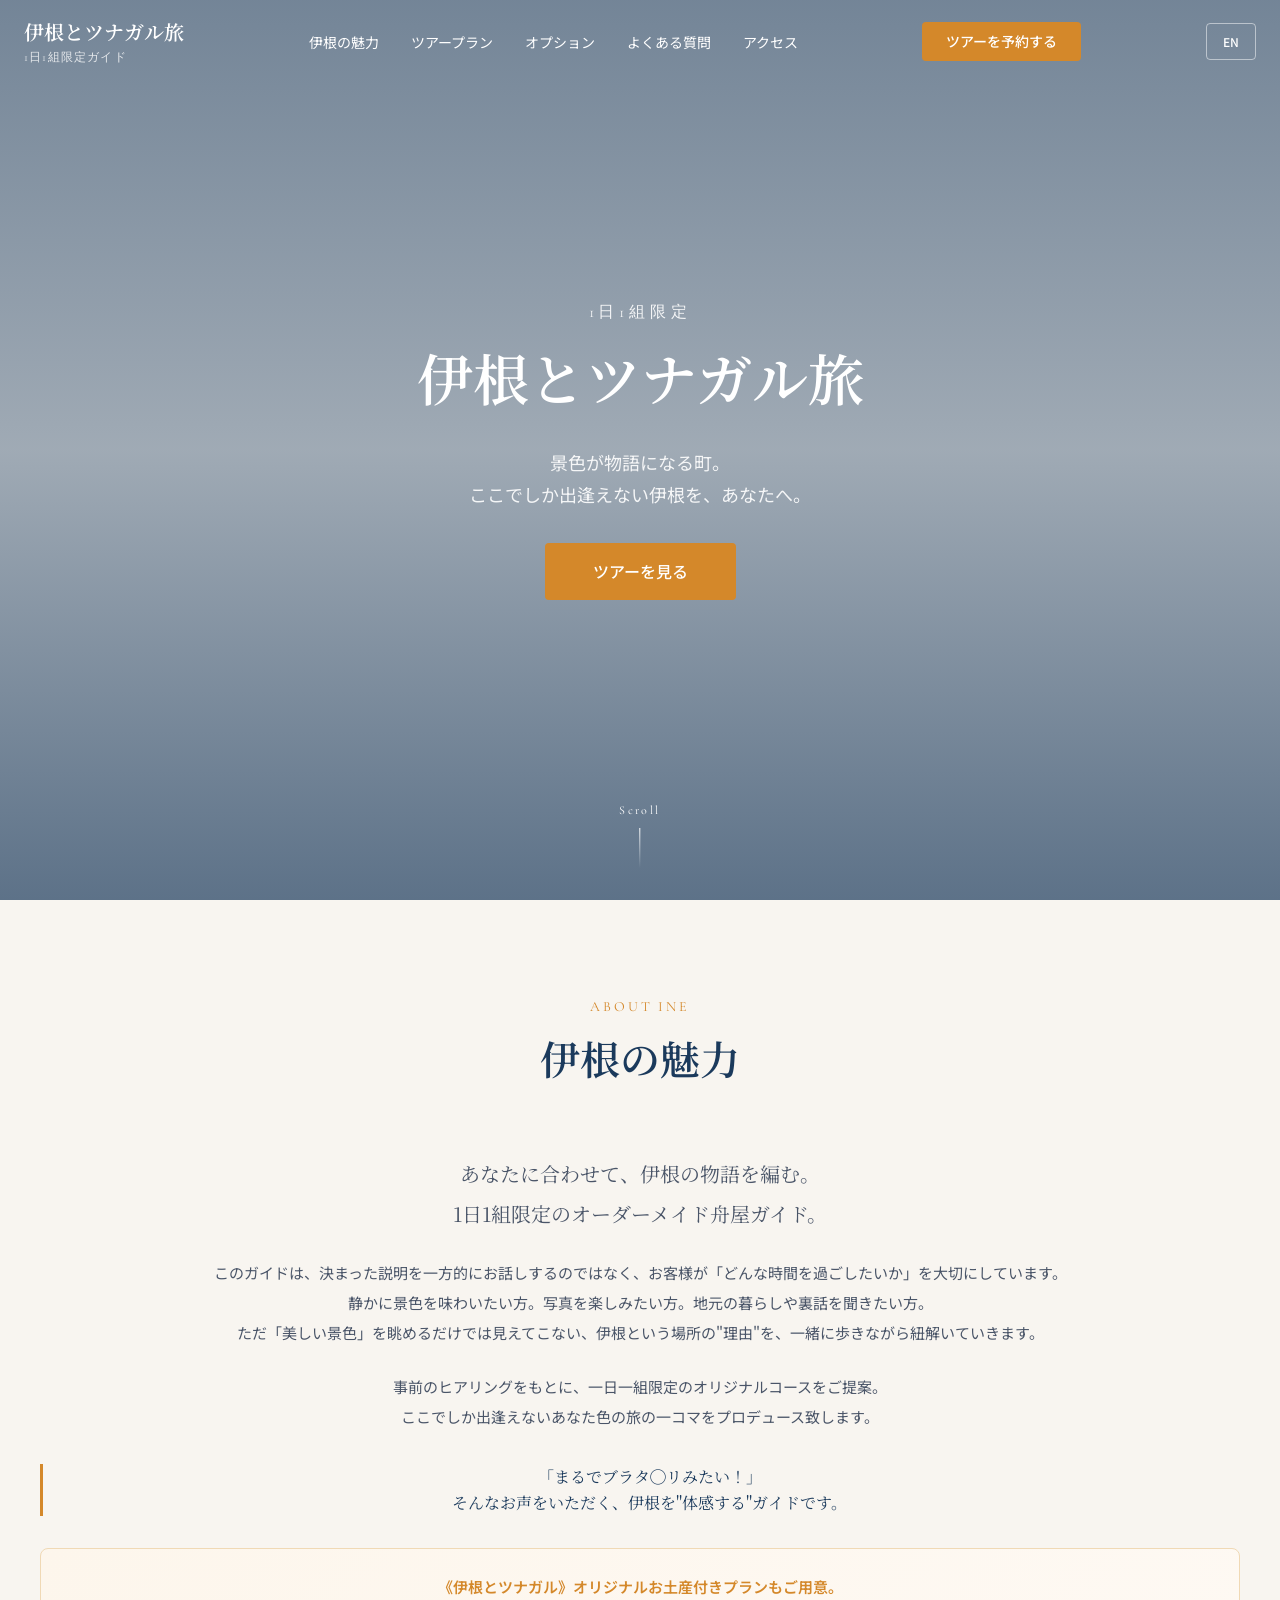
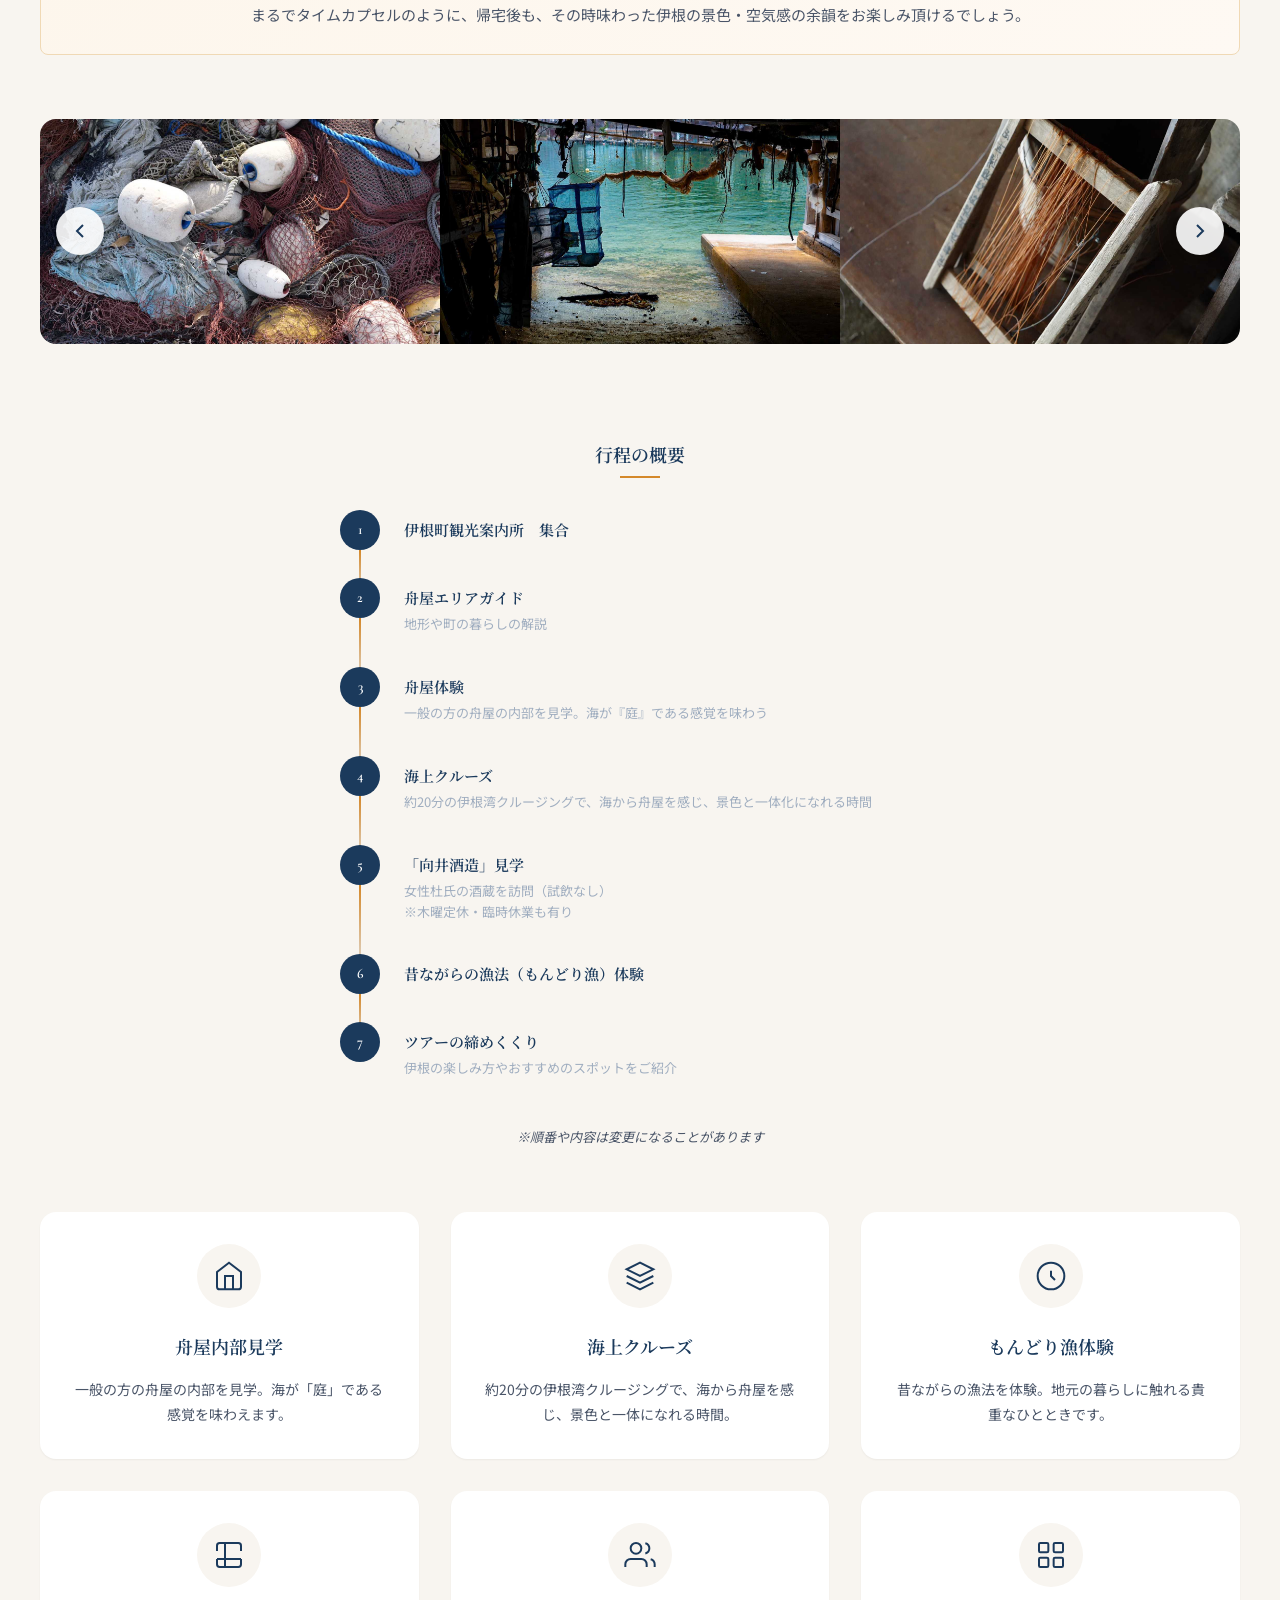
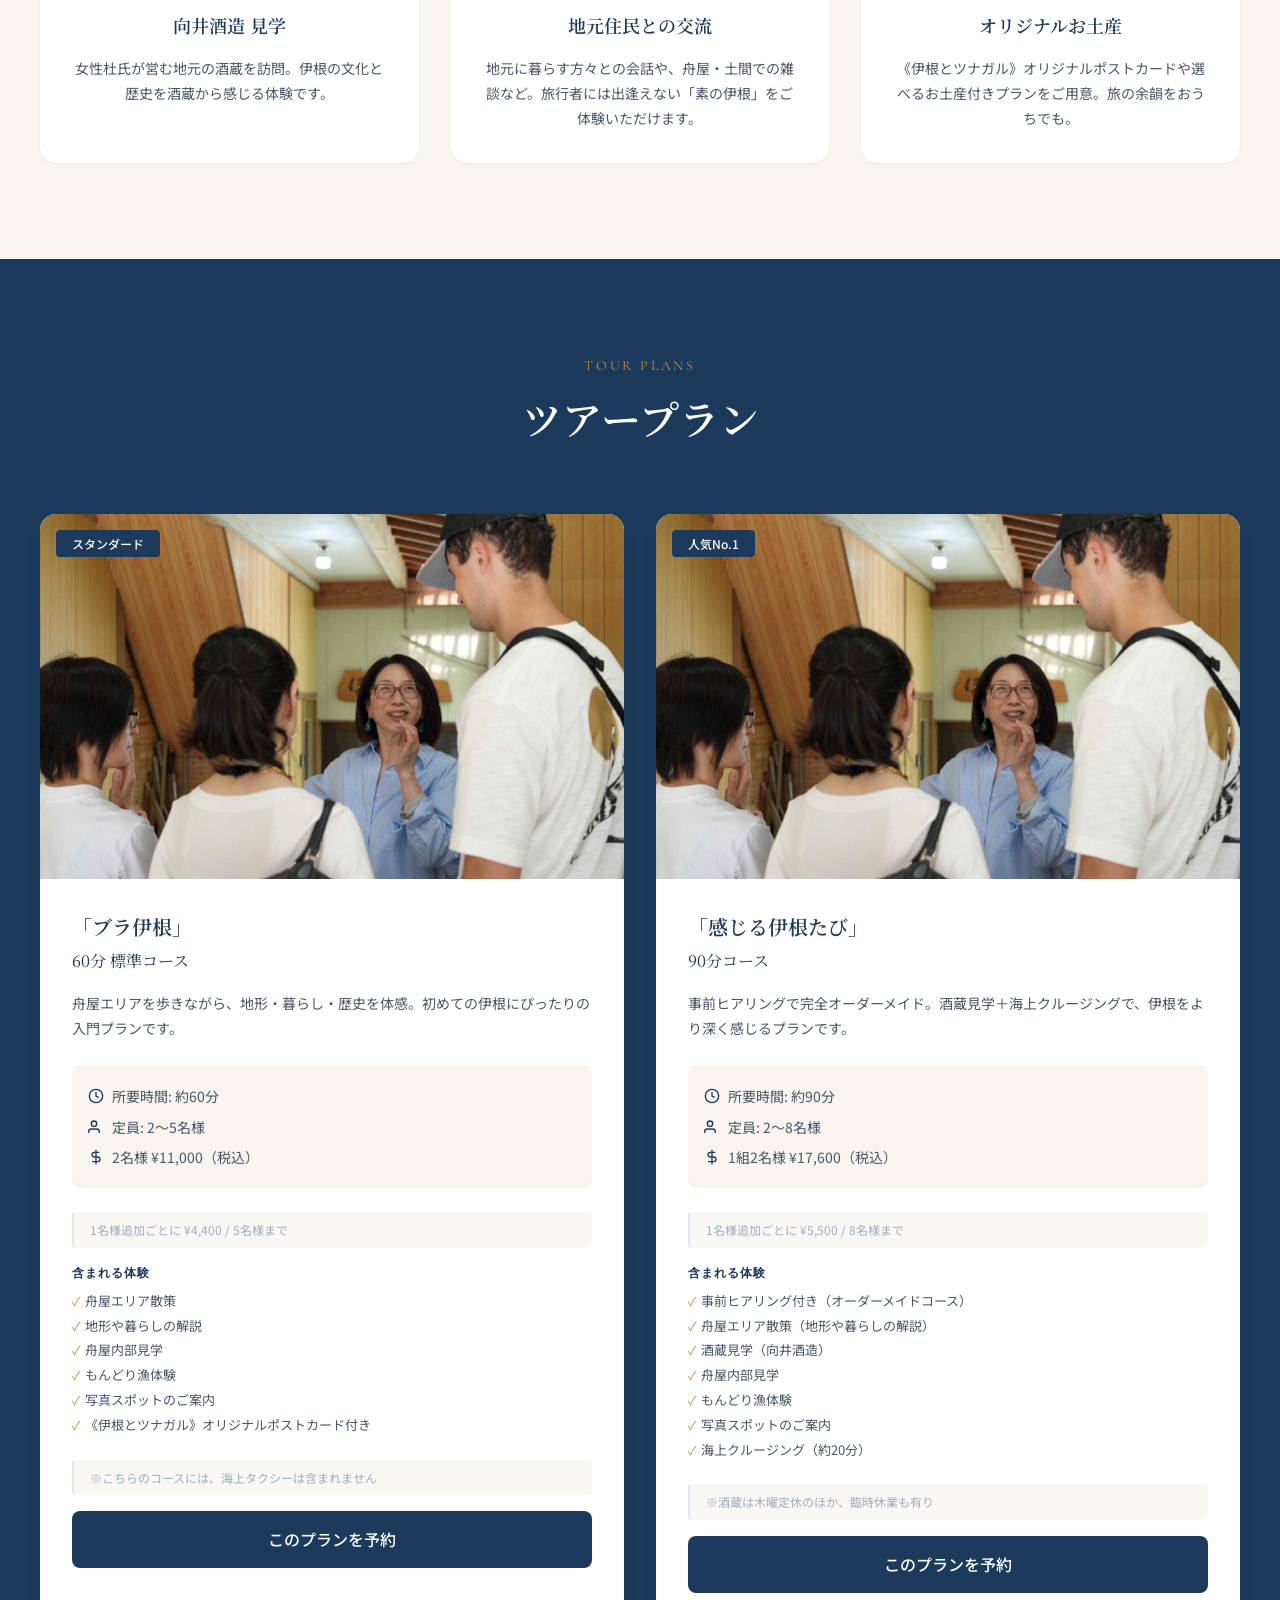
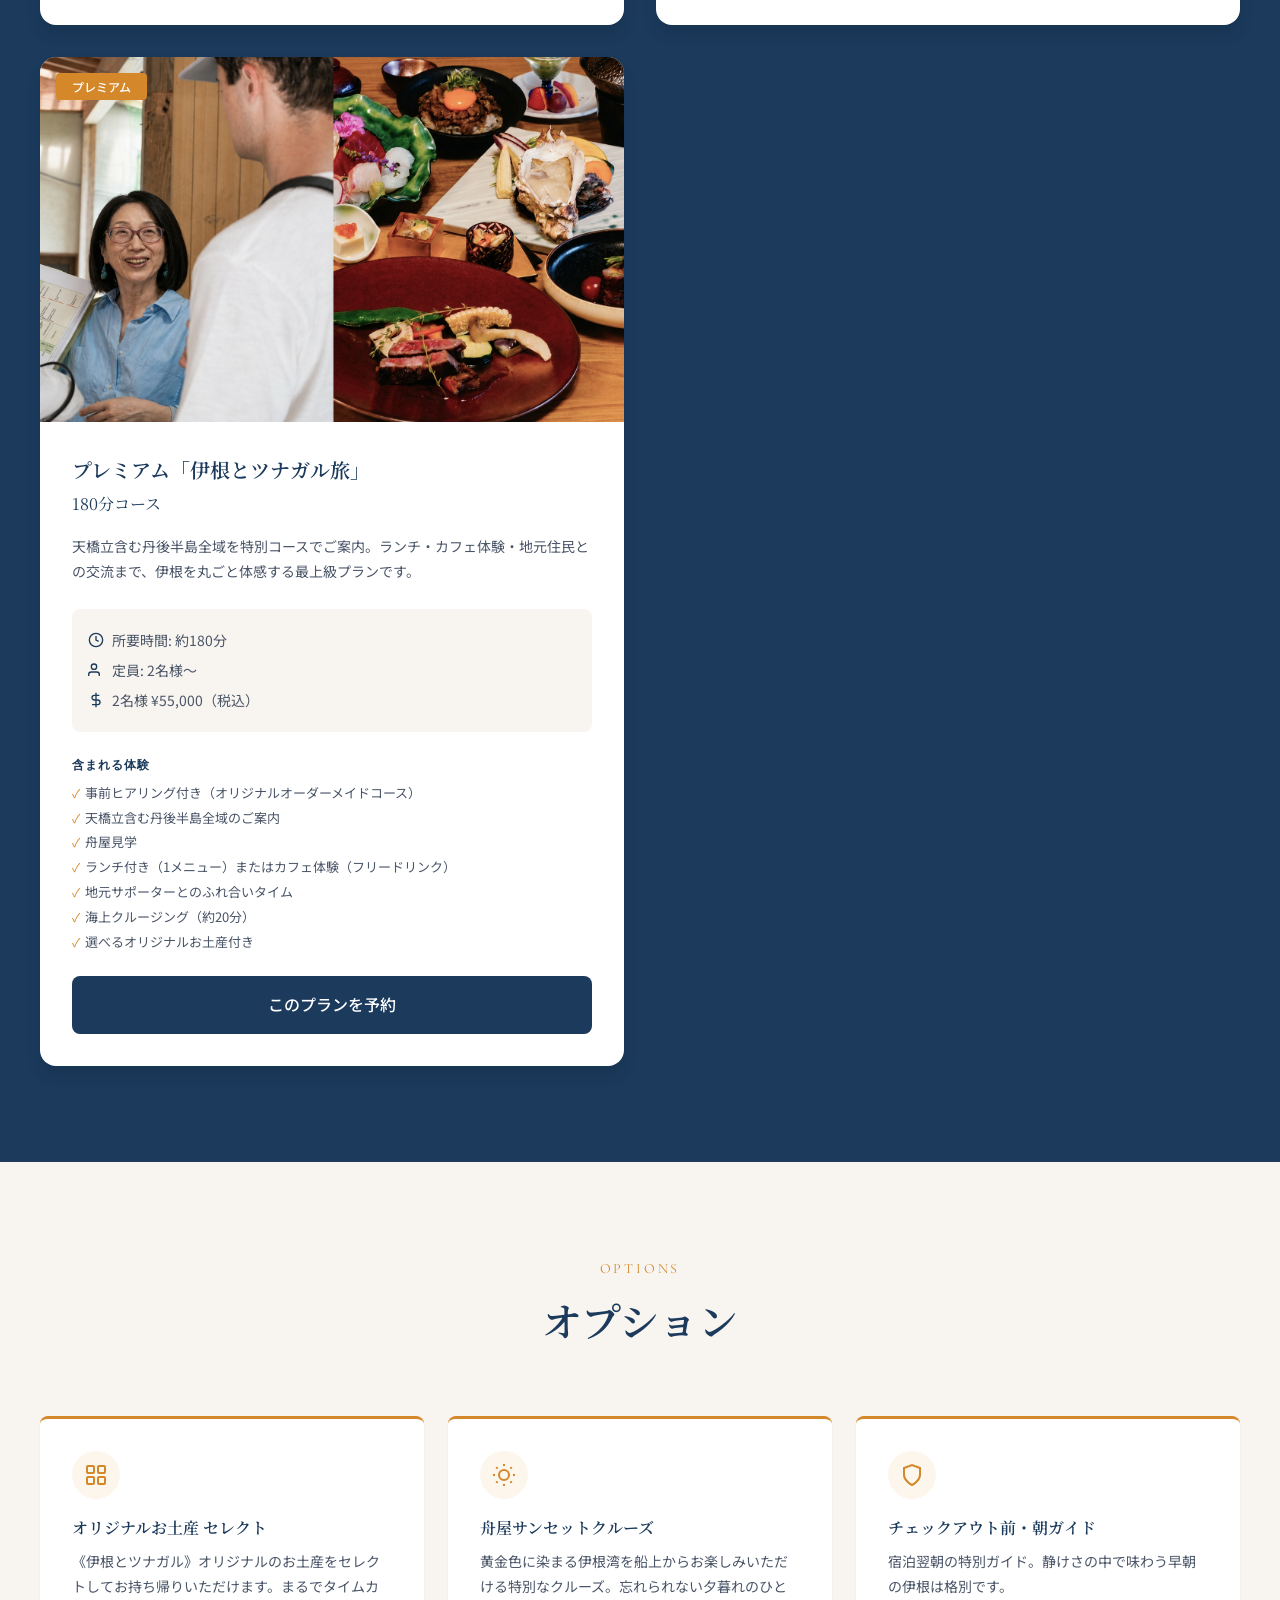
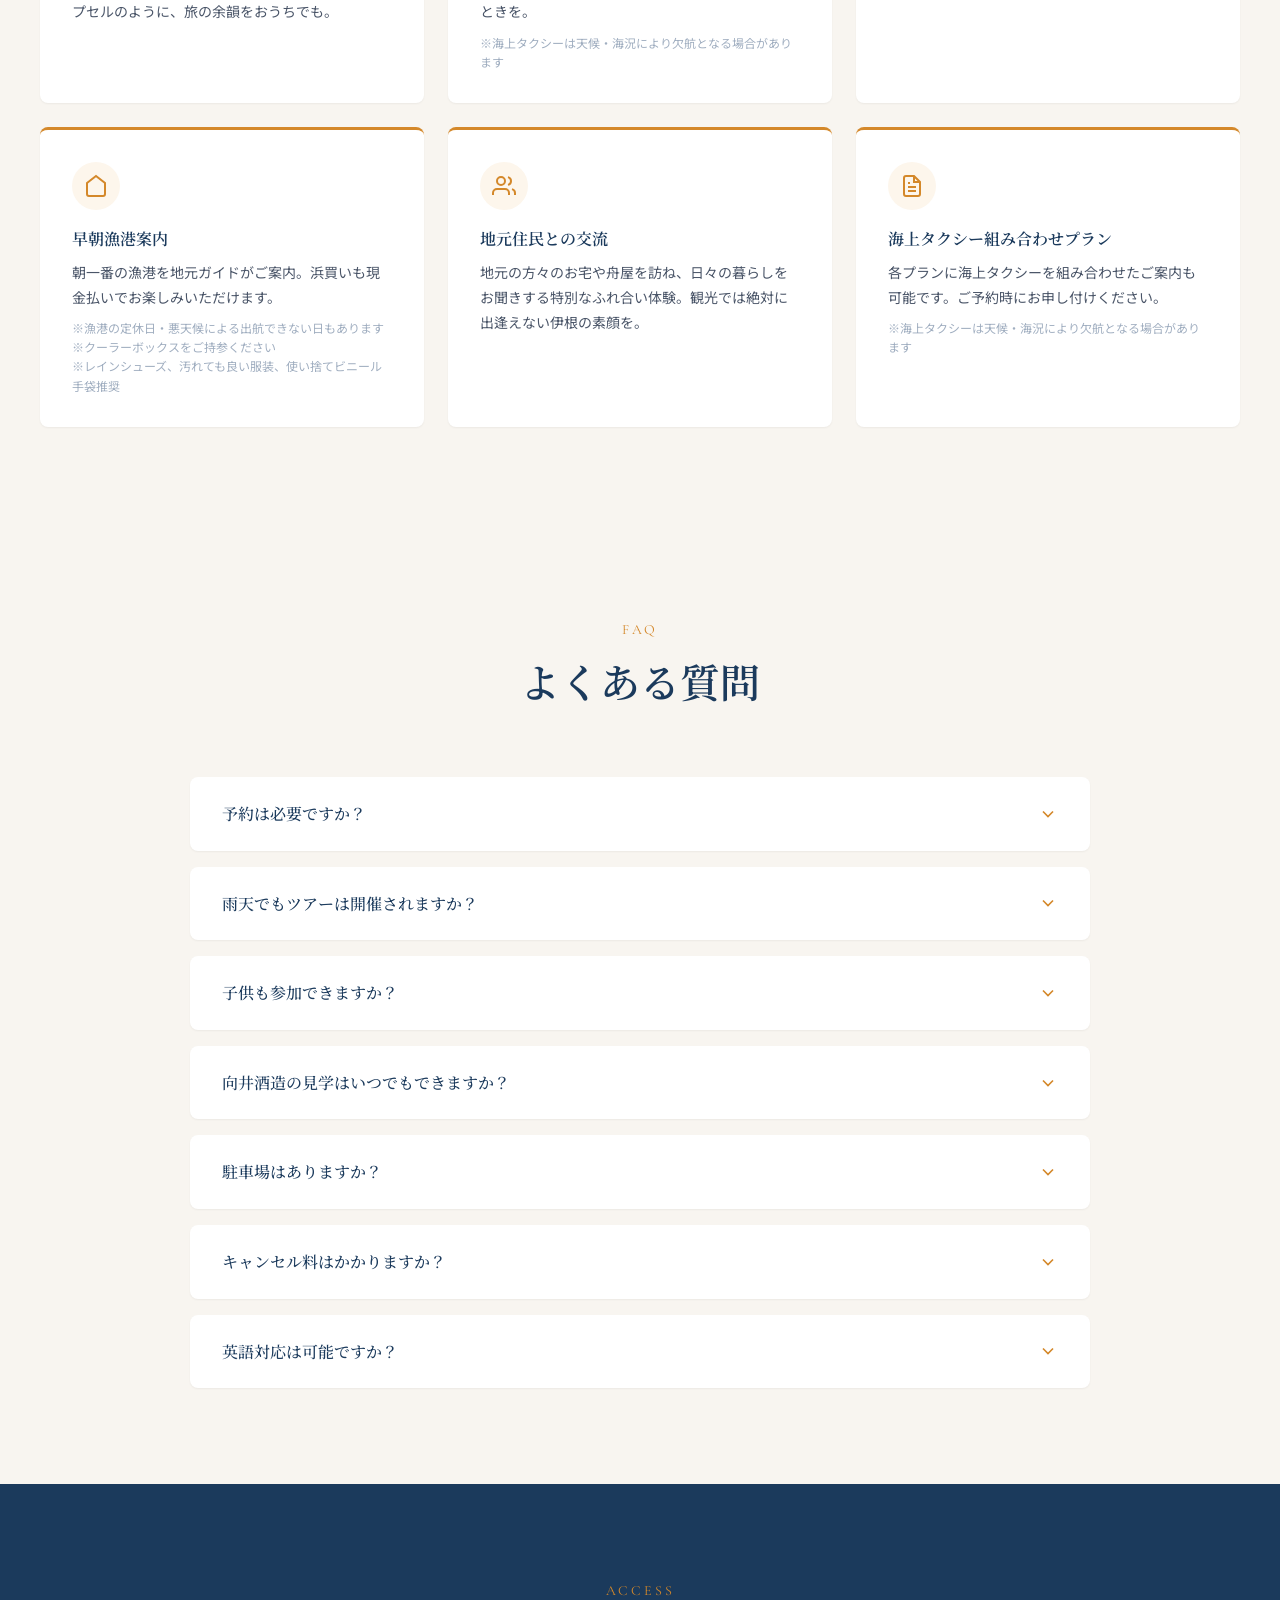
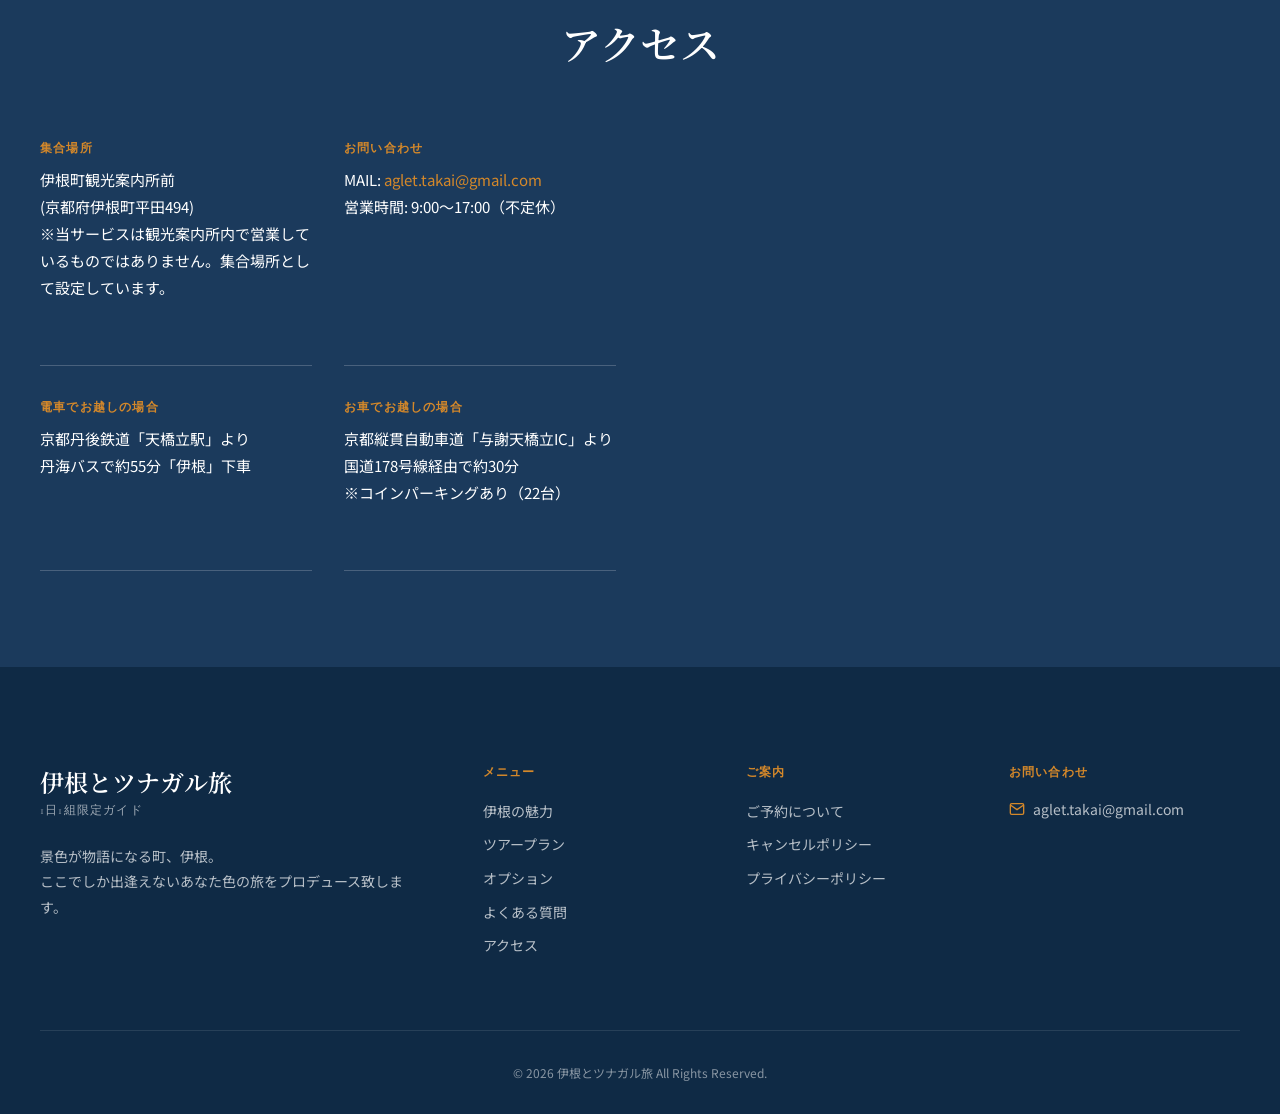
==== commit adb3e66f: "修正内容のメモ" ====
--- a/index.html
+++ b/index.html
@@ -346,7 +346,7 @@
         {
           "@type": "OfferCatalog",
           "name": "プレミアム「伊根とツナガル旅」180分コース",
-          "description": "丹後半島全域ご案内・舟屋見学・ランチまたはカフェ体験・地元サポーターとの交流・選べるオリジナルお土産"
+          "description": "丹後半島全域ご案内・舟屋見学・ランチまたはカフェ体験・地元住民との交流・選べるオリジナルお土産"
         }
       ]
     }
@@ -484,7 +484,7 @@
         "@type": "TouristTrip",
         "@id": "https://ineguide.com/#plan-c",
         "name": "プレミアム「伊根とツナガル旅」180分コース",
-        "description": "天橋立含む丹後半島全域を特別コースでご案内。ランチ・カフェ体験・地元サポーターとの交流まで、伊根を丸ごと体感する最上級プランです。選べるオリジナルお土産付き。",
+        "description": "天橋立含む丹後半島全域を特別コースでご案内。ランチ・カフェ体験・地元住民との交流まで、伊根を丸ごと体感する最上級プランです。選べるオリジナルお土産付き。",
         "url": "https://ineguide.com/#plans",
         "image": "https://images.unsplash.com/photo-1506905925346-21bda4d32df4?w=600&q=80",
         "touristType": [
@@ -586,7 +586,7 @@
         "name": "駐車場はありますか？",
         "acceptedAnswer": {
           "@type": "Answer",
-          "text": "はい、無料駐車場をご用意しております（約30台収容）。集合場所のすぐ近くにございますので、お車でお越しの方も便利にご利用いただけます。満車の場合は近隣の有料駐車場をご案内いたします。"
+          "text": "はい、コインパーキング（22台）がございます。集合場所のすぐ近くにございますので、お車でお越しの方も便利にご利用いただけます。満車の場合は近隣の有料駐車場をご案内いたします。"
         }
       },
       {
@@ -887,7 +887,7 @@
               <path d="M16 3.13a4 4 0 0 1 0 7.75"/>
             </svg>
           </div>
-          <h3 class="feature__title">地元サポーターとの交流</h3>
+          <h3 class="feature__title">地元住民との交流</h3>
           <p class="feature__text">地元に暮らす方々との会話や、舟屋・土間での雑談など。旅行者には出逢えない「素の伊根」をご体験いただけます。</p>
         </article>
         <article class="feature">
@@ -1019,7 +1019,7 @@
           </div>
           <div class="plan-card__content">
             <h3 class="plan-card__title">プレミアム「伊根とツナガル旅」<br><small style="font-size:0.8em;font-weight:400;">180分コース</small></h3>
-            <p class="plan-card__description">天橋立含む丹後半島全域を特別コースでご案内。ランチ・カフェ体験・地元サポーターとの交流まで、伊根を丸ごと体感する最上級プランです。</p>
+            <p class="plan-card__description">天橋立含む丹後半島全域を特別コースでご案内。ランチ・カフェ体験・地元住民との交流まで、伊根を丸ごと体感する最上級プランです。</p>
             <ul class="plan-card__details">
               <li>
                 <svg width="16" height="16" viewBox="0 0 24 24" fill="none" stroke="currentColor" stroke-width="2">
@@ -1048,6 +1048,7 @@
                 <li>舟屋見学</li>
                 <li>ランチ付き（1メニュー）またはカフェ体験（フリードリンク）</li>
                 <li>地元サポーターとのふれ合いタイム</li>
+                <li>海上クルージング（約20分）</li>
                 <li>選べるオリジナルお土産付き</li>
               </ul>
             </div>
@@ -1122,7 +1123,7 @@
               <path d="M23 21v-2a4 4 0 0 0-3-3.87M16 3.13a4 4 0 0 1 0 7.75"/>
             </svg>
           </div>
-          <h3 class="option-card__title">地元サポーターとの交流</h3>
+          <h3 class="option-card__title">地元住民との交流</h3>
           <p class="option-card__text">地元の方々のお宅や舟屋を訪ね、日々の暮らしをお聞きする特別なふれ合い体験。観光では絶対に出逢えない伊根の素顔を。</p>
         </div>
 
@@ -1210,7 +1211,7 @@
             </svg>
           </summary>
           <div class="faq__answer">
-            <p>はい、無料駐車場をご用意しております（約30台収容）。集合場所のすぐ近くにございますので、お車でお越しの方も便利にご利用いただけます。満車の場合は近隣の有料駐車場をご案内いたします。</p>
+            <p>はい、コインパーキング（22台）がございます。集合場所のすぐ近くにございますので、お車でお越しの方も便利にご利用いただけます。満車の場合は近隣の有料駐車場をご案内いたします。</p>
           </div>
         </details>
 
@@ -1272,12 +1273,12 @@
           </div>
           <div class="access__group">
             <h3 class="access__label">お車でお越しの場合</h3>
-            <p class="access__text">京都縦貫自動車道「与謝天橋立IC」より<br>国道178号線経由で約30分<br>※無料駐車場あり（約30台）</p>
+            <p class="access__text">京都縦貫自動車道「与謝天橋立IC」より<br>国道178号線経由で約30分<br>※コインパーキングあり（22台）</p>
           </div>
         </div>
         <div class="access__map">
           <iframe
-            src="https://www.google.com/maps/embed?pb=!1m18!1m12!1m3!1d3247.5!2d135.2667!3d35.6833!2m3!1f0!2f0!3f0!3m2!1i1024!2i768!4f13.1!3m3!1m2!1s0x0%3A0x0!2z5Lym5qC555S6!5e0!3m2!1sja!2sjp!4v1234567890"
+            src="https://www.google.com/maps/embed?pb=!1m18!1m12!1m3!1d3241.0517379614234!2d135.2854123760574!3d35.67572803027575!2m3!1f0!2f0!3f0!3m2!1i1024!2i768!4f13.1!3m3!1m2!1s0x5fff9f8d0453acfd%3A0xe4e916a736124d8d!2z44CSNjI2LTA0MjMg5Lqs6YO95bqc5LiO6Kyd6YOh5LyK5qC555S65bmz55Sw77yU77yZ77yU!5e0!3m2!1sja!2sjp!4v1780550154265!5m2!1sja!2sjp"
             width="100%"
             height="100%"
             style="border:0;"
